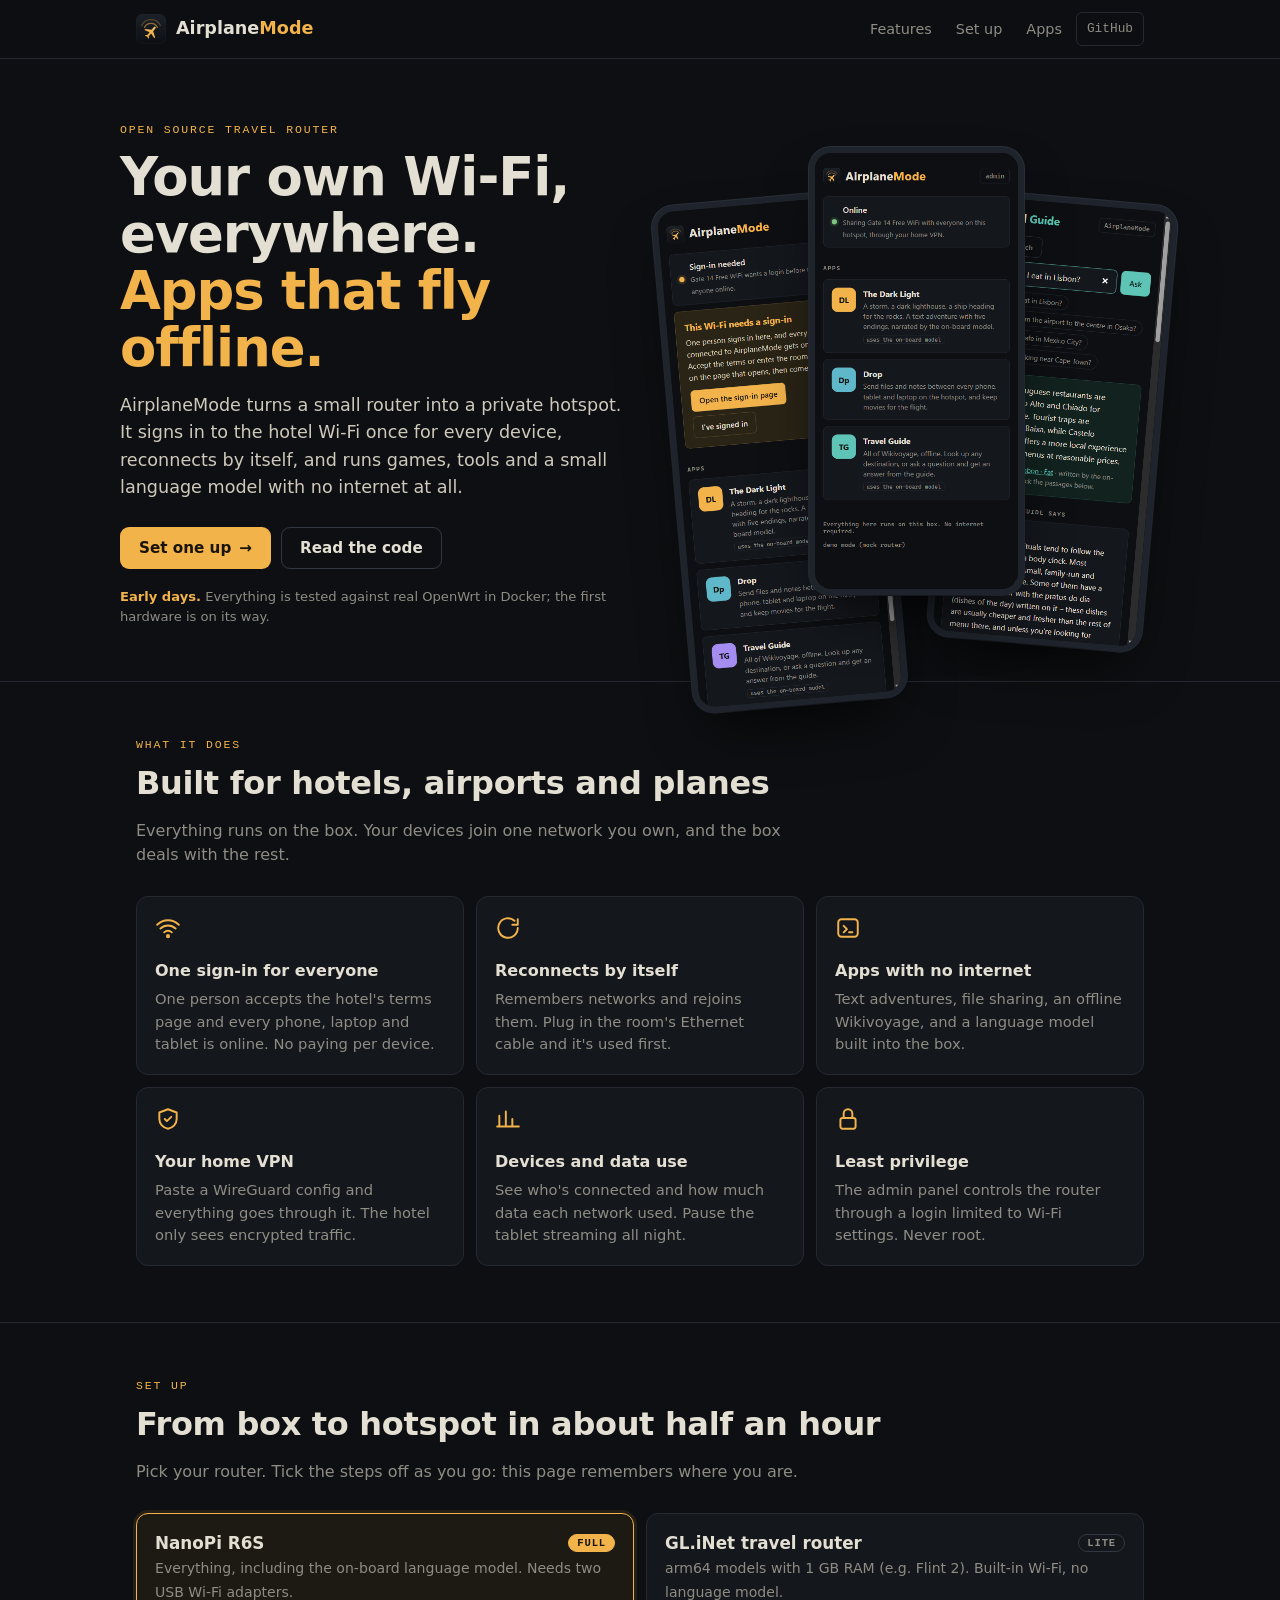
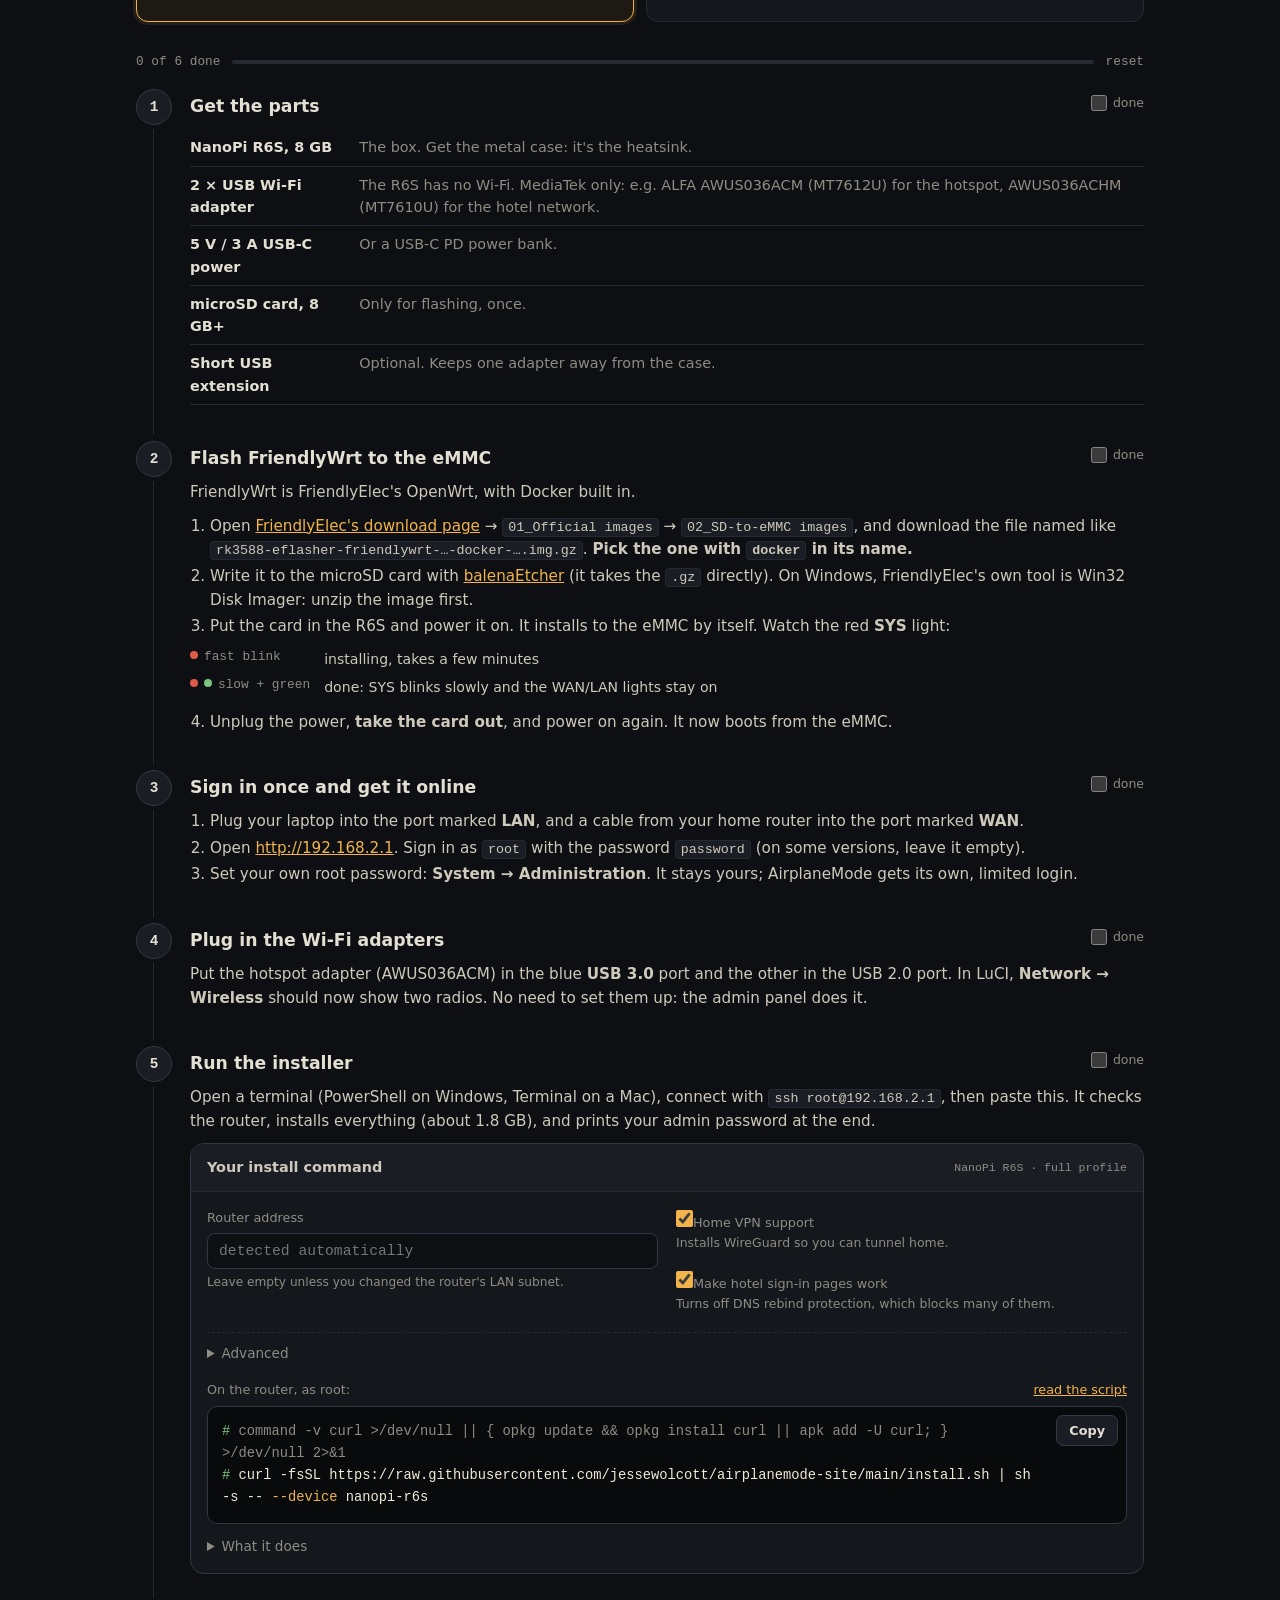
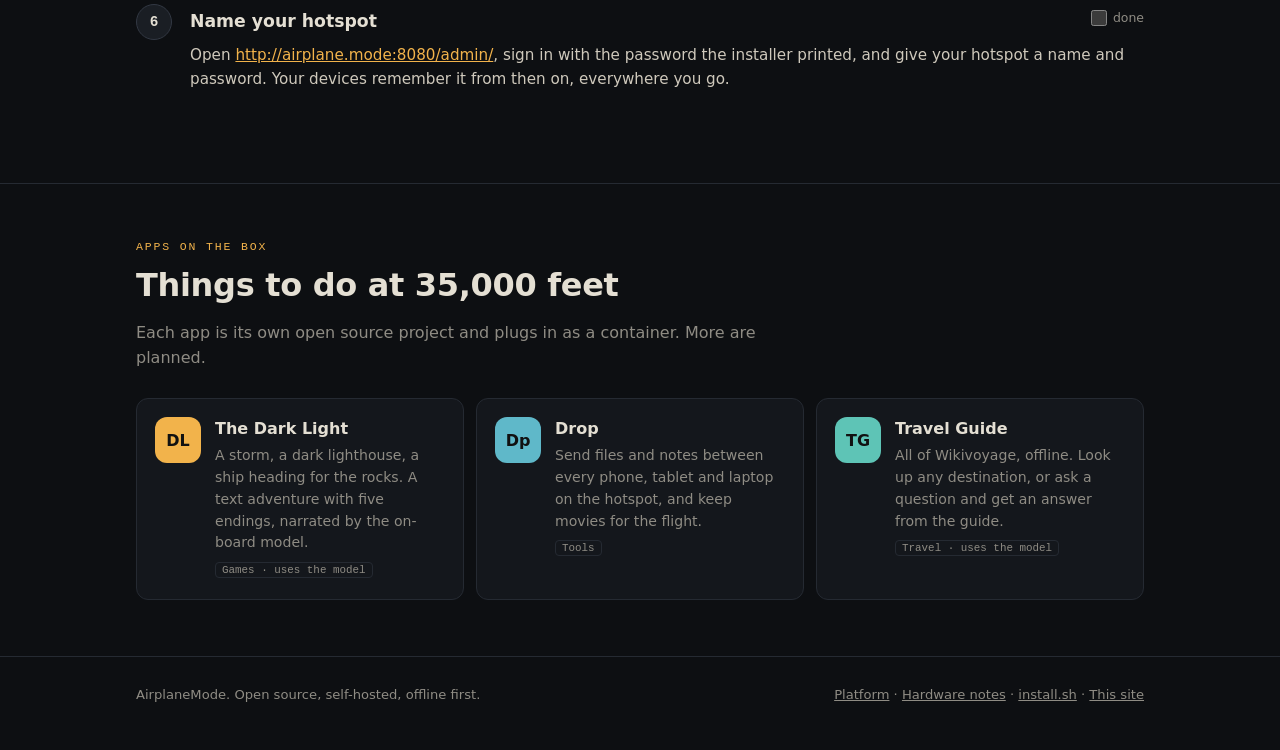
==== index.html @ d95f730e "Take the site off GitHub Pages; it will get its own server Pages is turned off. Until the server exi" ====
<!doctype html>
<html lang="en">
<head>
<meta charset="utf-8">
<meta name="viewport" content="width=device-width, initial-scale=1">
<meta name="color-scheme" content="dark">
<meta name="theme-color" content="#0d0f12">
<title>AirplaneMode</title>
<meta name="description" content="A travel router that brings its own apps. Shares one hotel sign-in with all your devices, reconnects by itself, and runs games, tools and a small language model with no internet at all.">
<link rel="icon" href="assets/icon.svg" type="image/svg+xml">
<link rel="apple-touch-icon" href="assets/apple-touch-icon.png">
<meta property="og:title" content="AirplaneMode">
<meta property="og:description" content="A travel router that brings its own apps.">
<meta property="og:image" content="assets/landing-online.png">
<style>
  :root {
    --bg: #0d0f12; --panel: #14171c; --panel2: #1a1e24; --line: #252a32; --line2: #323843;
    --ink: #e4dfd3; --dim: #8f8c84; --accent: #f2b34b; --accent-ink: #1a1408;
    --good: #7bc47f; --warn-bg: #2a2416; --warn-line: #5b4a2c;
    --sans: system-ui, -apple-system, "Segoe UI", Roboto, sans-serif;
    --mono: ui-monospace, "Cascadia Mono", Consolas, monospace;
  }
  * { box-sizing: border-box; }
  html { scroll-behavior: smooth; scroll-padding-top: 72px; }
  body { margin: 0; background: var(--bg); color: var(--ink); font: 16px/1.55 var(--sans); -webkit-font-smoothing: antialiased; }
  a { color: var(--accent); }
  .wrap { max-width: 1040px; margin: 0 auto; padding: 0 16px; }
  code, kbd { font-family: var(--mono); font-size: .88em; background: var(--panel2); border: 1px solid var(--line); border-radius: 4px; padding: 1px 5px; overflow-wrap: anywhere; }

  /* ---------- header ---------- */
  header.top { position: sticky; top: 0; z-index: 10; background: #0d0f12e6; backdrop-filter: blur(8px); border-bottom: 1px solid var(--line); }
  header.top .wrap { display: flex; align-items: center; justify-content: space-between; height: 58px; gap: 12px; }
  .brand { display: flex; align-items: center; gap: 10px; color: var(--ink); text-decoration: none; font-weight: 700; font-size: 1.1rem; }
  .brand img { width: 30px; height: 30px; }
  .brand span { color: var(--accent); }
  nav { display: flex; gap: 4px; }
  nav a { color: var(--dim); text-decoration: none; font-size: .9rem; padding: 6px 10px; border-radius: 6px; }
  nav a:hover { color: var(--ink); background: var(--panel); }
  nav a.gh { border: 1px solid var(--line); font-family: var(--mono); font-size: .8rem; }
  @media (max-width: 560px) { nav a.hide-sm { display: none; } }

  /* ---------- hero ---------- */
  .hero { padding: 64px 0 40px; display: grid; grid-template-columns: 1.05fr 1fr; gap: 40px; align-items: center; }
  .eyebrow { font: 500 .72rem var(--mono); letter-spacing: .16em; text-transform: uppercase; color: var(--accent); }
  .hero h1 { font-size: clamp(2.1rem, 5vw, 3.3rem); line-height: 1.08; margin: 12px 0 16px; letter-spacing: -.02em; }
  .hero h1 em { font-style: normal; color: var(--accent); }
  .hero p.lead { color: #cfc9bc; font-size: 1.1rem; margin: 0 0 26px; max-width: 34em; }
  .btns { display: flex; gap: 10px; flex-wrap: wrap; }
  .btn { display: inline-flex; align-items: center; gap: 8px; font: 600 .95rem var(--sans); padding: 11px 18px; border-radius: 9px; border: 1px solid transparent; cursor: pointer; text-decoration: none; transition: transform .15s, background .15s, border-color .15s; }
  .btn.primary { background: var(--accent); color: var(--accent-ink); }
  .btn.primary:hover { transform: translateY(-1px); background: #f7c873; }
  .btn.ghost { color: var(--ink); border-color: var(--line2); background: transparent; }
  .btn.ghost:hover { border-color: var(--dim); }
  .note { margin-top: 18px; font-size: .82rem; color: var(--dim); }
  .note b { color: var(--accent); font-weight: 600; }
  .phones { position: relative; height: 470px; }
  body { overflow-x: clip; }
  .phones img { position: absolute; width: 215px; border-radius: 22px; border: 6px solid #1f242c; box-shadow: 0 30px 60px -20px #000c, 0 0 0 1px #2b313b; background: var(--panel); }
  .phones img:nth-child(1) { left: 0; top: 50px; transform: rotate(-5deg); }
  .phones img:nth-child(2) { left: 50%; margin-left: -107px; top: 0; z-index: 2; }
  .phones img:nth-child(3) { right: 0; top: 50px; transform: rotate(5deg); }
  @media (max-width: 860px) {
    .hero { grid-template-columns: 1fr; padding-top: 40px; }
    .phones { height: 380px; max-width: 460px; width: 100%; margin: 0 auto; }
    .phones img { width: 170px; }
    .phones img:nth-child(2) { margin-left: -85px; }
  }
  @media (max-width: 420px) { .phones { height: 320px; } .phones img { width: 140px; } .phones img:nth-child(2) { margin-left: -70px; } }

  /* ---------- sections ---------- */
  section.block { padding: 56px 0; border-top: 1px solid var(--line); }
  h2.title { font-size: clamp(1.5rem, 3vw, 2rem); margin: 8px 0 10px; letter-spacing: -.01em; }
  p.sub { color: var(--dim); margin: 0 0 28px; max-width: 42em; }
  .features { display: grid; grid-template-columns: repeat(auto-fill, minmax(280px, 1fr)); gap: 12px; }
  .feature { background: var(--panel); border: 1px solid var(--line); border-radius: 12px; padding: 18px; }
  .feature svg { width: 26px; height: 26px; color: var(--accent); }
  .feature h3 { font-size: 1rem; margin: 10px 0 4px; }
  .feature p { margin: 0; color: var(--dim); font-size: .92rem; }

  /* ---------- setup ---------- */
  .devices { display: grid; grid-template-columns: 1fr 1fr; gap: 12px; margin-bottom: 28px; }
  .device { text-align: left; background: var(--panel); border: 1px solid var(--line); border-radius: 12px; padding: 16px 18px; color: var(--ink); cursor: pointer; font: inherit; transition: border-color .15s, background .15s; }
  .device:hover { border-color: var(--line2); }
  .device[aria-selected="true"] { border-color: var(--accent); background: #1d1a13; box-shadow: 0 0 0 3px #f2b34b1a; }
  .device .name { display: flex; justify-content: space-between; align-items: center; gap: 8px; font-weight: 700; font-size: 1.05rem; }
  .pill { font: 600 .66rem var(--mono); letter-spacing: .08em; text-transform: uppercase; border-radius: 99px; padding: 2px 8px; border: 1px solid var(--line2); color: var(--dim); white-space: nowrap; }
  .device[aria-selected="true"] .pill.full { color: var(--accent-ink); background: var(--accent); border-color: var(--accent); }
  .device .desc { color: var(--dim); font-size: .88rem; margin-top: 4px; }
  @media (max-width: 600px) { .devices { grid-template-columns: 1fr; } }

  .progress { display: flex; align-items: center; gap: 12px; margin: 0 0 16px; font: .8rem var(--mono); color: var(--dim); }
  .bar { flex: 1; height: 4px; background: var(--line); border-radius: 99px; overflow: hidden; }
  .bar i { display: block; height: 100%; width: 0; background: var(--accent); transition: width .3s; }

  ol.steps { list-style: none; margin: 0; padding: 0; counter-reset: step; }
  ol.steps > li { position: relative; padding: 0 0 26px 54px; counter-increment: step; }
  ol.steps > li::before { content: counter(step); position: absolute; left: 0; top: 0; width: 34px; height: 34px; border-radius: 50%; display: grid; place-items: center; font: 700 .9rem var(--mono); background: var(--panel2); border: 1px solid var(--line2); color: var(--ink); transition: background .2s, color .2s; }
  ol.steps > li::after { content: ""; position: absolute; left: 17px; top: 40px; bottom: 6px; width: 1px; background: var(--line); }
  ol.steps > li:last-child::after { display: none; }
  ol.steps > li.done::before { content: "✓"; background: var(--good); border-color: var(--good); color: #0d1a0e; }
  .step-head { display: flex; justify-content: space-between; align-items: flex-start; gap: 12px; min-height: 34px; }
  .step-head h3 { margin: 4px 0 0; font-size: 1.08rem; }
  .check { flex: none; display: flex; align-items: center; gap: 6px; font-size: .78rem; color: var(--dim); cursor: pointer; user-select: none; padding: 4px 0; }
  .check input { accent-color: var(--good); width: 16px; height: 16px; margin: 0; }
  .step-body { color: #cfc9bc; font-size: .95rem; margin-top: 6px; }
  .step-body p { margin: 0 0 10px; }
  .step-body ul, .step-body ol { margin: 0 0 10px; padding-left: 20px; }
  .step-body li { margin: 3px 0; }
  li.done .step-body { opacity: .55; }
  .callout { background: var(--warn-bg); border: 1px solid var(--warn-line); border-radius: 10px; padding: 12px 14px; font-size: .9rem; color: #d8cfbd; margin: 10px 0; }
  .callout b { color: var(--accent); }
  .leds { display: grid; grid-template-columns: auto 1fr; gap: 6px 14px; font-size: .88rem; margin: 8px 0 12px; }
  .led { font: .8rem var(--mono); color: var(--dim); white-space: nowrap; }
  .led i { display: inline-block; width: 8px; height: 8px; border-radius: 50%; background: #e05a4a; margin-right: 6px; vertical-align: 1px; }
  .led i.slow { animation: blink 1.6s steps(1) infinite; }
  .led i.fast { animation: blink .35s steps(1) infinite; }
  .led i.g { background: var(--good); }
  @keyframes blink { 50% { opacity: .15; } }
  @media (prefers-reduced-motion: reduce) { .led i { animation: none !important; } html { scroll-behavior: auto; } }
  table.parts { width: 100%; border-collapse: collapse; font-size: .9rem; margin: 4px 0 10px; }
  table.parts td { padding: 7px 0; border-bottom: 1px solid var(--line); vertical-align: top; }
  table.parts td:first-child { padding-right: 14px; color: var(--ink); font-weight: 600; }
  table.parts td:last-child { color: var(--dim); }
  @media (max-width: 520px) { table.parts td { display: block; border: 0; padding: 0; } table.parts tr { display: block; padding: 7px 0; border-bottom: 1px solid var(--line); } }

  /* ---------- config tool ---------- */
  .tool { background: var(--panel); border: 1px solid var(--line2); border-radius: 14px; overflow: hidden; margin: 8px 0 4px; }
  .tool-head { display: flex; justify-content: space-between; align-items: center; gap: 10px; padding: 12px 16px; border-bottom: 1px solid var(--line); background: var(--panel2); }
  .tool-head b { font-size: .9rem; }
  .tool-head small { color: var(--dim); font-family: var(--mono); font-size: .72rem; }
  .tool-grid { display: grid; grid-template-columns: 1fr 1fr; gap: 14px 18px; padding: 16px; }
  @media (max-width: 640px) { .tool-grid { grid-template-columns: 1fr; } }
  .field label { display: block; font-size: .8rem; color: var(--dim); margin-bottom: 5px; }
  .field input[type=text] { width: 100%; background: var(--bg); color: var(--ink); border: 1px solid var(--line2); border-radius: 8px; padding: 9px 11px; font: .92rem var(--mono); }
  .field input[type=text]:focus { outline: none; border-color: var(--accent); box-shadow: 0 0 0 3px #f2b34b22; }
  .field input[aria-invalid="true"] { border-color: #e07a6a; }
  .field .hint { font-size: .76rem; color: var(--dim); margin-top: 4px; }
  .toggle { display: flex; gap: 10px; align-items: flex-start; cursor: pointer; font-size: .9rem; }
  .toggle input { accent-color: var(--accent); width: 17px; height: 17px; margin: 2px 0 0; flex: none; }
  .toggle small { display: block; color: var(--dim); font-size: .78rem; }
  details.adv { grid-column: 1 / -1; border-top: 1px dashed var(--line); padding-top: 10px; }
  details.adv summary { cursor: pointer; color: var(--dim); font-size: .85rem; }
  details.adv .tool-grid { padding: 12px 0 0; }
  .cmd-label { padding: 0 16px; font-size: .8rem; color: var(--dim); display: flex; justify-content: space-between; gap: 10px; }
  .cmd { position: relative; margin: 6px 16px 12px; background: #090a0c; border: 1px solid var(--line2); border-radius: 10px; }
  .cmd pre { margin: 0; padding: 14px 92px 14px 14px; font: .86rem/1.6 var(--mono); color: #f1ead9; white-space: pre-wrap; overflow-wrap: anywhere; }
  @media (max-width: 560px) {
    ol.steps > li { padding-left: 44px; }
    ol.steps > li::before { width: 30px; height: 30px; }
    ol.steps > li::after { left: 15px; }
    .tool { margin-left: -44px; }
    .cmd { margin: 6px 10px 12px; }
    .cmd pre { padding: 46px 12px 12px; font-size: .8rem; }
    .cmd-label { padding: 0 10px; }
  }
  .cmd pre .p { color: var(--good); user-select: none; }
  .cmd pre .o { color: var(--accent); }
  .cmd pre .d { color: var(--dim); }
  .copy { position: absolute; top: 8px; right: 8px; font: 600 .8rem var(--sans); padding: 7px 12px; border-radius: 7px; border: 1px solid var(--line2); background: var(--panel2); color: var(--ink); cursor: pointer; }
  .copy:hover { border-color: var(--dim); }
  .copy.ok { background: var(--good); border-color: var(--good); color: #0d1a0e; }
  .does { padding: 0 16px 16px; }
  .does summary { cursor: pointer; color: var(--dim); font-size: .85rem; }
  .does ul { margin: 8px 0 0; padding-left: 20px; font-size: .88rem; color: #cfc9bc; }
  .does li { margin: 3px 0; }

  /* ---------- apps ---------- */
  .apps { display: grid; grid-template-columns: repeat(auto-fill, minmax(280px, 1fr)); gap: 12px; }
  a.app { display: flex; gap: 14px; padding: 18px; background: var(--panel); border: 1px solid var(--line); border-radius: 12px; color: inherit; text-decoration: none; transition: border-color .15s, transform .15s; }
  a.app:hover { border-color: var(--accent); transform: translateY(-1px); }
  .mono { width: 46px; height: 46px; border-radius: 12px; display: grid; place-items: center; font: 700 1rem var(--sans); color: #111; flex: none; }
  .app h3 { margin: 0 0 3px; font-size: 1rem; }
  .app p { margin: 0; color: var(--dim); font-size: .88rem; }
  .app .tag { display: inline-block; margin-top: 8px; font: .68rem var(--mono); color: var(--dim); border: 1px solid var(--line); border-radius: 4px; padding: 1px 6px; }

  footer { border-top: 1px solid var(--line); padding: 28px 0 40px; color: var(--dim); font-size: .82rem; }
  footer .wrap { display: flex; justify-content: space-between; gap: 16px; flex-wrap: wrap; }
  footer a { color: var(--dim); }
  [hidden] { display: none !important; }
</style>
</head>
<body>

<header class="top">
  <div class="wrap">
    <a class="brand" href="#"><img src="assets/icon.svg" alt="" width="30" height="30"><b style="font-weight:inherit">Airplane<span>Mode</span></b></a>
    <nav>
      <a href="#features" class="hide-sm">Features</a>
      <a href="#setup">Set up</a>
      <a href="#apps" class="hide-sm">Apps</a>
      <a class="gh" href="https://github.com/jessewolcott/airplanemode">GitHub</a>
    </nav>
  </div>
</header>

<main>
  <div class="wrap hero">
    <div>
      <div class="eyebrow">Open source travel router</div>
      <h1>Your own Wi-Fi, everywhere. <em>Apps that fly offline.</em></h1>
      <p class="lead">AirplaneMode turns a small router into a private hotspot. It signs in to the hotel Wi-Fi once for every device, reconnects by itself, and runs games, tools and a small language model with no internet at all.</p>
      <div class="btns">
        <a class="btn primary" href="#setup">Set one up <span aria-hidden="true">→</span></a>
        <a class="btn ghost" href="https://github.com/jessewolcott/airplanemode">Read the code</a>
      </div>
      <p class="note"><b>Early days.</b> Everything is tested against real OpenWrt in Docker; the first hardware is on its way.</p>
    </div>
    <div class="phones" aria-hidden="true">
      <img src="assets/landing-signin.png" alt="" loading="lazy">
      <img src="assets/landing-online.png" alt="">
      <img src="assets/guide-ask.png" alt="" loading="lazy">
    </div>
  </div>

  <section class="block" id="features">
    <div class="wrap">
      <div class="eyebrow">What it does</div>
      <h2 class="title">Built for hotels, airports and planes</h2>
      <p class="sub">Everything runs on the box. Your devices join one network you own, and the box deals with the rest.</p>
      <div class="features">
        <div class="feature">
          <svg viewBox="0 0 24 24" fill="none" stroke="currentColor" stroke-width="1.8" stroke-linecap="round" stroke-linejoin="round"><path d="M5 12.5a10 10 0 0 1 14 0"/><path d="M8.5 16a5 5 0 0 1 7 0"/><circle cx="12" cy="19.5" r="1"/><path d="M2 9a14 14 0 0 1 20 0"/></svg>
          <h3>One sign-in for everyone</h3>
          <p>One person accepts the hotel's terms page and every phone, laptop and tablet is online. No paying per device.</p>
        </div>
        <div class="feature">
          <svg viewBox="0 0 24 24" fill="none" stroke="currentColor" stroke-width="1.8" stroke-linecap="round" stroke-linejoin="round"><path d="M21 12a9 9 0 1 1-3-6.7"/><path d="M21 4v5h-5"/></svg>
          <h3>Reconnects by itself</h3>
          <p>Remembers networks and rejoins them. Plug in the room's Ethernet cable and it's used first.</p>
        </div>
        <div class="feature">
          <svg viewBox="0 0 24 24" fill="none" stroke="currentColor" stroke-width="1.8" stroke-linecap="round" stroke-linejoin="round"><rect x="3" y="4" width="18" height="16" rx="3"/><path d="M8 10l3 3-3 3M13 16h3"/></svg>
          <h3>Apps with no internet</h3>
          <p>Text adventures, file sharing, an offline Wikivoyage, and a language model built into the box.</p>
        </div>
        <div class="feature">
          <svg viewBox="0 0 24 24" fill="none" stroke="currentColor" stroke-width="1.8" stroke-linecap="round" stroke-linejoin="round"><path d="M12 3l8 3v6c0 4.5-3.4 8.2-8 9-4.6-.8-8-4.5-8-9V6z"/><path d="M9 12l2 2 4-4"/></svg>
          <h3>Your home VPN</h3>
          <p>Paste a WireGuard config and everything goes through it. The hotel only sees encrypted traffic.</p>
        </div>
        <div class="feature">
          <svg viewBox="0 0 24 24" fill="none" stroke="currentColor" stroke-width="1.8" stroke-linecap="round" stroke-linejoin="round"><path d="M4 19V9M10 19V5M16 19v-7M22 19H2"/></svg>
          <h3>Devices and data use</h3>
          <p>See who's connected and how much data each network used. Pause the tablet streaming all night.</p>
        </div>
        <div class="feature">
          <svg viewBox="0 0 24 24" fill="none" stroke="currentColor" stroke-width="1.8" stroke-linecap="round" stroke-linejoin="round"><rect x="5" y="11" width="14" height="10" rx="2"/><path d="M8 11V7a4 4 0 0 1 8 0v4"/></svg>
          <h3>Least privilege</h3>
          <p>The admin panel controls the router through a login limited to Wi-Fi settings. Never root.</p>
        </div>
      </div>
    </div>
  </section>

  <section class="block" id="setup">
    <div class="wrap">
      <div class="eyebrow">Set up</div>
      <h2 class="title">From box to hotspot in about half an hour</h2>
      <p class="sub">Pick your router. Tick the steps off as you go: this page remembers where you are.</p>

      <div class="devices" role="tablist" aria-label="Router">
        <button class="device" role="tab" id="tab-r6s" aria-controls="guide-r6s" aria-selected="true" data-device="nanopi-r6s">
          <span class="name">NanoPi R6S <span class="pill full">Full</span></span>
          <span class="desc">Everything, including the on-board language model. Needs two USB Wi-Fi adapters.</span>
        </button>
        <button class="device" role="tab" id="tab-glinet" aria-controls="guide-glinet" aria-selected="false" data-device="glinet">
          <span class="name">GL.iNet travel router <span class="pill">Lite</span></span>
          <span class="desc">arm64 models with 1 GB RAM (e.g. Flint 2). Built-in Wi-Fi, no language model.</span>
        </button>
      </div>

      <div class="progress"><span id="progText">0 of 0 done</span><span class="bar"><i id="progBar"></i></span><button class="check" id="reset" type="button" style="background:none;border:0;font:inherit;color:inherit">reset</button></div>

      <!-- ===================== NanoPi R6S ===================== -->
      <div class="guide" id="guide-r6s" role="tabpanel" aria-labelledby="tab-r6s" data-device="nanopi-r6s">
        <ol class="steps">
          <li data-step="r6s-parts">
            <div class="step-head"><h3>Get the parts</h3><label class="check"><input type="checkbox"> done</label></div>
            <div class="step-body">
              <table class="parts">
                <tr><td>NanoPi R6S, 8 GB</td><td>The box. Get the metal case: it's the heatsink.</td></tr>
                <tr><td>2 × USB Wi-Fi adapter</td><td>The R6S has no Wi-Fi. MediaTek only: e.g. ALFA AWUS036ACM (MT7612U) for the hotspot, AWUS036ACHM (MT7610U) for the hotel network.</td></tr>
                <tr><td>5 V / 3 A USB-C power</td><td>Or a USB-C PD power bank.</td></tr>
                <tr><td>microSD card, 8 GB+</td><td>Only for flashing, once.</td></tr>
                <tr><td>Short USB extension</td><td>Optional. Keeps one adapter away from the case.</td></tr>
              </table>
            </div>
          </li>
          <li data-step="r6s-flash">
            <div class="step-head"><h3>Flash FriendlyWrt to the eMMC</h3><label class="check"><input type="checkbox"> done</label></div>
            <div class="step-body">
              <p>FriendlyWrt is FriendlyElec's OpenWrt, with Docker built in.</p>
              <ol>
                <li>Open <a href="http://download.friendlyelec.com/NanoPiR6S" rel="noopener">FriendlyElec's download page</a> → <code>01_Official images</code> → <code>02_SD-to-eMMC images</code>, and download the file named like <code>rk3588-eflasher-friendlywrt-…-docker-….img.gz</code>. <b>Pick the one with <code>docker</code> in its name.</b></li>
                <li>Write it to the microSD card with <a href="https://etcher.balena.io/" rel="noopener">balenaEtcher</a> (it takes the <code>.gz</code> directly). On Windows, FriendlyElec's own tool is Win32 Disk Imager: unzip the image first.</li>
                <li>Put the card in the R6S and power it on. It installs to the eMMC by itself. Watch the red <b>SYS</b> light:</li>
              </ol>
              <div class="leds">
                <span class="led"><i class="fast"></i>fast blink</span><span>installing, takes a few minutes</span>
                <span class="led"><i class="slow"></i><i class="g"></i>slow + green</span><span>done: SYS blinks slowly and the WAN/LAN lights stay on</span>
              </div>
              <ol start="4"><li>Unplug the power, <b>take the card out</b>, and power on again. It now boots from the eMMC.</li></ol>
            </div>
          </li>
          <li data-step="r6s-login">
            <div class="step-head"><h3>Sign in once and get it online</h3><label class="check"><input type="checkbox"> done</label></div>
            <div class="step-body">
              <ol>
                <li>Plug your laptop into the port marked <b>LAN</b>, and a cable from your home router into the port marked <b>WAN</b>.</li>
                <li>Open <a href="http://192.168.2.1/" rel="noopener">http://192.168.2.1</a>. Sign in as <code>root</code> with the password <code>password</code> (on some versions, leave it empty).</li>
                <li>Set your own root password: <b>System → Administration</b>. It stays yours; AirplaneMode gets its own, limited login.</li>
              </ol>
            </div>
          </li>
          <li data-step="r6s-adapters">
            <div class="step-head"><h3>Plug in the Wi-Fi adapters</h3><label class="check"><input type="checkbox"> done</label></div>
            <div class="step-body">
              <p>Put the hotspot adapter (AWUS036ACM) in the blue <b>USB 3.0</b> port and the other in the USB 2.0 port. In LuCI, <b>Network → Wireless</b> should now show two radios. No need to set them up: the admin panel does it.</p>
            </div>
          </li>
          <li data-step="r6s-install">
            <div class="step-head"><h3>Run the installer</h3><label class="check"><input type="checkbox"> done</label></div>
            <div class="step-body">
              <p>Open a terminal (PowerShell on Windows, Terminal on a Mac), connect with <code class="ssh">ssh root@192.168.2.1</code>, then paste this. It checks the router, installs everything (about 1.8 GB), and prints your admin password at the end.</p>
              <div class="tool-slot"></div>
            </div>
          </li>
          <li data-step="r6s-done">
            <div class="step-head"><h3>Name your hotspot</h3><label class="check"><input type="checkbox"> done</label></div>
            <div class="step-body">
              <p>Open <a class="admin-link" href="http://airplane.mode:8080/admin/" rel="noopener">http://airplane.mode:8080/admin/</a>, sign in with the password the installer printed, and give your hotspot a name and password. Your devices remember it from then on, everywhere you go.</p>
            </div>
          </li>
        </ol>
      </div>

      <!-- ===================== GL.iNet ===================== -->
      <div class="guide" id="guide-glinet" role="tabpanel" aria-labelledby="tab-glinet" data-device="glinet" hidden>
        <div class="callout"><b>Not tried on a GL.iNet yet.</b> The software side is the same OpenWrt API, but installing Docker on GL.iNet firmware is the part most likely to need adjusting. Reports welcome.</div>
        <ol class="steps">
          <li data-step="gl-model">
            <div class="step-head"><h3>Check your model</h3><label class="check"><input type="checkbox"> done</label></div>
            <div class="step-body">
              <p>You need an <b>arm64</b> GL.iNet (for example Flint 2 / GL-MT6000) with <b>1 GB of RAM</b>, plus a USB stick or SD card of 8 GB or more for Docker. Older MIPS models won't work.</p>
            </div>
          </li>
          <li data-step="gl-ssh">
            <div class="step-head"><h3>Get online and open a shell</h3><label class="check"><input type="checkbox"> done</label></div>
            <div class="step-body">
              <p>Connect the router to the internet in its admin panel (<a href="http://192.168.8.1/" rel="noopener">http://192.168.8.1</a>). Then, from a terminal: <code class="ssh">ssh root@192.168.8.1</code>, using the admin panel's password.</p>
            </div>
          </li>
          <li data-step="gl-docker">
            <div class="step-head"><h3>Install Docker</h3><label class="check"><input type="checkbox"> done</label></div>
            <div class="step-body">
              <p>Mount your USB or SD storage (GL.iNet admin panel → <b>Applications → Network Storage</b>), then:</p>
              <div class="cmd"><pre><span class="p">#</span> opkg update && opkg install dockerd docker docker-compose</pre><button class="copy" type="button">Copy</button></div>
              <p>Point Docker's data at the USB/SD storage (<code>data_root</code> in <code>/etc/config/dockerd</code>) and start it with <code>/etc/init.d/dockerd restart</code>. Package names can differ between firmware versions.</p>
            </div>
          </li>
          <li data-step="gl-install">
            <div class="step-head"><h3>Run the installer</h3><label class="check"><input type="checkbox"> done</label></div>
            <div class="step-body">
              <p>Paste this into the same shell. It checks the router, installs everything, and prints your admin password at the end.</p>
              <div class="tool-slot"></div>
            </div>
          </li>
          <li data-step="gl-done">
            <div class="step-head"><h3>Name your hotspot, and pick one repeater</h3><label class="check"><input type="checkbox"> done</label></div>
            <div class="step-body">
              <p>Open <a class="admin-link" href="http://airplane.mode:8080/admin/" rel="noopener">http://airplane.mode:8080/admin/</a> and sign in. GL.iNet has its own repeater page that also edits the upstream Wi-Fi, so use either it or AirplaneMode's <b>Internet source</b> panel, not both.</p>
            </div>
          </li>
        </ol>
      </div>
    </div>
  </section>

  <section class="block" id="apps">
    <div class="wrap">
      <div class="eyebrow">Apps on the box</div>
      <h2 class="title">Things to do at 35,000 feet</h2>
      <p class="sub">Each app is its own open source project and plugs in as a container. More are planned.</p>
      <div class="apps">
        <a class="app" href="https://github.com/jessewolcott/airplanemode-darklight">
          <span class="mono" style="background:#f2b34b">DL</span>
          <span><h3>The Dark Light</h3><p>A storm, a dark lighthouse, a ship heading for the rocks. A text adventure with five endings, narrated by the on-board model.</p><span class="tag">Games · uses the model</span></span>
        </a>
        <a class="app" href="https://github.com/jessewolcott/airplanemode-drop">
          <span class="mono" style="background:#5fb8c9">Dp</span>
          <span><h3>Drop</h3><p>Send files and notes between every phone, tablet and laptop on the hotspot, and keep movies for the flight.</p><span class="tag">Tools</span></span>
        </a>
        <a class="app" href="https://github.com/jessewolcott/airplanemode-guide">
          <span class="mono" style="background:#5ec4b6">TG</span>
          <span><h3>Travel Guide</h3><p>All of Wikivoyage, offline. Look up any destination, or ask a question and get an answer from the guide.</p><span class="tag">Travel · uses the model</span></span>
        </a>
      </div>
    </div>
  </section>
</main>

<footer>
  <div class="wrap">
    <span>AirplaneMode. Open source, self-hosted, offline first.</span>
    <span><a href="https://github.com/jessewolcott/airplanemode">Platform</a> · <a href="https://github.com/jessewolcott/airplanemode/blob/main/docs/hardware.md">Hardware notes</a> · <a href="install.sh">install.sh</a> · <a href="https://github.com/jessewolcott/airplanemode-site">This site</a></span>
  </div>
</footer>

<!-- The config tool: one instance, moved into the selected device's install step. -->
<template id="tool-tpl">
  <div class="tool">
    <div class="tool-head"><b>Your install command</b><small class="tool-dev"></small></div>
    <div class="tool-grid">
      <div class="field">
        <label for="t-lan">Router address</label>
        <input type="text" id="t-lan" inputmode="decimal" autocomplete="off" spellcheck="false" placeholder="detected automatically">
        <div class="hint">Leave empty unless you changed the router's LAN subnet.</div>
      </div>
      <div class="field" style="display:grid;gap:12px;align-content:start">
        <label class="toggle"><input type="checkbox" id="t-vpn" checked><span>Home VPN support<small>Installs WireGuard so you can tunnel home.</small></span></label>
        <label class="toggle"><input type="checkbox" id="t-rebind" checked><span>Make hotel sign-in pages work<small>Turns off DNS rebind protection, which blocks many of them.</small></span></label>
      </div>
      <details class="adv">
        <summary>Advanced</summary>
        <div class="tool-grid">
          <div class="field">
            <label for="t-wan">Wired WAN interface</label>
            <input type="text" id="t-wan" autocomplete="off" spellcheck="false" placeholder="wan">
            <div class="hint">Only if LuCI → Network → Interfaces calls it something else.</div>
          </div>
          <div class="field">
            <label for="t-dir">Install folder</label>
            <input type="text" id="t-dir" autocomplete="off" spellcheck="false" placeholder="/opt/airplanemode">
          </div>
        </div>
      </details>
    </div>
    <div class="cmd-label"><span>On the router, as root:</span><a href="install.sh" target="_blank" rel="noopener">read the script</a></div>
    <div class="cmd"><pre class="t-cmd"></pre><button class="copy" type="button">Copy</button></div>
    <details class="does">
      <summary>What it does</summary>
      <ul class="t-does"></ul>
    </details>
  </div>
</template>

<script>
(() => {
  // Served over https (its own server): the command points back at this site's install.sh.
  // Anywhere else (local preview, or before the server exists): the file in the GitHub repo.
  const FALLBACK_URL = "https://raw.githubusercontent.com/jessewolcott/airplanemode-site/main/install.sh";
  const installUrl = location.protocol === "https:" ? location.href.replace(/[#?].*$/, "").replace(/[^/]*$/, "") + "install.sh" : FALLBACK_URL;
  const DEVICES = {
    "nanopi-r6s": { label: "NanoPi R6S · full profile", ip: "192.168.2.1" },
    "glinet": { label: "GL.iNet · lite profile", ip: "192.168.8.1" },
  };
  const store = {
    get(k, d) { try { const v = localStorage.getItem("am." + k); return v === null ? d : JSON.parse(v); } catch { return d; } },
    set(k, v) { try { localStorage.setItem("am." + k, JSON.stringify(v)); } catch {} },
  };
  const $ = (s, el = document) => el.querySelector(s);
  const $$ = (s, el = document) => [...el.querySelectorAll(s)];
  const esc = s => s.replace(/[&<>"]/g, c => ({ "&": "&amp;", "<": "&lt;", ">": "&gt;", '"': "&quot;" }[c]));

  // ---- the config tool ----
  const tool = $("#tool-tpl").content.firstElementChild.cloneNode(true);
  const f = { lan: $("#t-lan", tool), vpn: $("#t-vpn", tool), rebind: $("#t-rebind", tool), wan: $("#t-wan", tool), dir: $("#t-dir", tool) };
  const saved = store.get("opts", {});
  for (const [k, el] of Object.entries(f)) {
    if (saved[k] === undefined) continue;
    if (el.type === "checkbox") el.checked = saved[k]; else el.value = saved[k];
  }
  let device = store.get("device", "nanopi-r6s");
  if (!DEVICES[device]) device = "nanopi-r6s";

  const ipOk = v => /^(25[0-5]|2[0-4]\d|1?\d?\d)(\.(25[0-5]|2[0-4]\d|1?\d?\d)){3}$/.test(v);
  const nameOk = v => /^[A-Za-z0-9_.-]+$/.test(v);
  const dirOk = v => /^\/[A-Za-z0-9_./-]*$/.test(v);

  function render() {
    const lan = f.lan.value.trim(), wan = f.wan.value.trim(), dir = f.dir.value.trim();
    f.lan.setAttribute("aria-invalid", lan && !ipOk(lan));
    f.wan.setAttribute("aria-invalid", wan && !nameOk(wan));
    f.dir.setAttribute("aria-invalid", dir && !dirOk(dir));
    const opts = [];
    // detection is reliable on both, but say it out loud so the command documents itself
    opts.push(["--device", device]);
    if (lan && ipOk(lan)) opts.push(["--lan-ip", lan]);
    if (!f.vpn.checked) opts.push(["--no-wireguard"]);
    if (!f.rebind.checked) opts.push(["--keep-rebind"]);
    if (wan && nameOk(wan) && wan !== "wan") opts.push(["--wan", wan]);
    if (dir && dirOk(dir) && dir !== "/opt/airplanemode") opts.push(["--dir", dir]);

    // OpenWrt's built-in wget can't talk TLS to GitHub; curl can, so make sure it's there first.
    const url = installUrl;
    const prep = "command -v curl >/dev/null || { opkg update && opkg install curl || apk add -U curl; } >/dev/null 2>&1";
    const plain = `${prep}\ncurl -fsSL ${url} | sh -s -- ${opts.map(o => o.join(" ")).join(" ")}`;
    $(".t-cmd", tool).innerHTML = `<span class="p"># </span><span class="d">${esc(prep)}</span>\n<span class="p"># </span>curl -fsSL ${esc(url)} | sh -s -- ` +
      opts.map(o => `<span class="o">${esc(o[0])}</span>${o[1] ? " " + esc(o[1]) : ""}`).join(" ");
    $(".t-cmd", tool).dataset.copy = plain;
    $(".tool-dev", tool).textContent = DEVICES[device].label;

    const ip = (lan && ipOk(lan)) ? lan : DEVICES[device].ip;
    const does = [
      `Checks it's an arm64 OpenWrt router with Docker, online, with enough space`,
      `Downloads AirplaneMode to <code>${esc(dir && dirOk(dir) ? dir : "/opt/airplanemode")}</code> and applies the ${device === "glinet" ? "GL.iNet (lite)" : "NanoPi R6S (full)"} profile`,
      `Creates a router login, <code>airplanemode</code>, that can change Wi-Fi settings and nothing else`,
      `Points the name <code>airplane.mode</code> at ${esc(ip)} and makes Ethernet win over Wi-Fi`,
      f.rebind.checked ? `Turns off DNS rebind protection so hotel sign-in pages load` : `Keeps DNS rebind protection on`,
      f.vpn.checked ? `Installs WireGuard for the home VPN` : `Skips WireGuard`,
      `Downloads and starts the apps${device === "nanopi-r6s" ? " and the language model" : ""}, then checks the admin panel can control the router`,
      `Prints your admin password`,
    ];
    $(".t-does", tool).innerHTML = does.map(d => `<li>${d}</li>`).join("");
    $$(".ssh").forEach(el => { if (el.closest(`.guide[data-device="${device}"]`)) el.textContent = `ssh root@${ip}`; });

    store.set("opts", Object.fromEntries(Object.entries(f).map(([k, el]) => [k, el.type === "checkbox" ? el.checked : el.value])));
  }
  Object.values(f).forEach(el => el.addEventListener("input", render));

  // ---- device tabs ----
  function selectDevice(d) {
    device = d; store.set("device", d);
    $$(".device").forEach(b => b.setAttribute("aria-selected", b.dataset.device === d));
    $$(".guide").forEach(g => g.hidden = g.dataset.device !== d);
    $(`.guide[data-device="${d}"] .tool-slot`).append(tool);
    render(); progress();
  }
  $$(".device").forEach(b => b.addEventListener("click", () => selectDevice(b.dataset.device)));
  $(".devices").addEventListener("keydown", e => {
    if (e.key !== "ArrowLeft" && e.key !== "ArrowRight") return;
    const tabs = $$(".device"), i = tabs.findIndex(t => t.dataset.device === device);
    const next = tabs[(i + (e.key === "ArrowRight" ? 1 : tabs.length - 1)) % tabs.length];
    selectDevice(next.dataset.device); next.focus();
  });

  // ---- step checklist ----
  const done = new Set(store.get("done", []));
  function progress() {
    const steps = $$(`.guide[data-device="${device}"] li[data-step]`);
    const n = steps.filter(s => done.has(s.dataset.step)).length;
    $("#progText").textContent = `${n} of ${steps.length} done`;
    $("#progBar").style.width = (100 * n / steps.length) + "%";
  }
  $$("li[data-step]").forEach(li => {
    const box = $(".step-head input", li);
    box.checked = done.has(li.dataset.step);
    li.classList.toggle("done", box.checked);
    box.addEventListener("change", () => {
      box.checked ? done.add(li.dataset.step) : done.delete(li.dataset.step);
      li.classList.toggle("done", box.checked);
      store.set("done", [...done]); progress();
    });
  });
  $("#reset").addEventListener("click", () => {
    done.clear(); store.set("done", []);
    $$("li[data-step]").forEach(li => { $(".step-head input", li).checked = false; li.classList.remove("done"); });
    progress();
  });

  // ---- copy buttons ----
  document.addEventListener("click", async e => {
    const btn = e.target.closest(".copy");
    if (!btn) return;
    const pre = btn.parentElement.querySelector("pre");
    const text = pre.dataset.copy || pre.textContent.replace(/^#\s*/gm, "");
    try { await navigator.clipboard.writeText(text); }
    catch {
      const r = document.createRange(); r.selectNodeContents(pre);
      const s = getSelection(); s.removeAllRanges(); s.addRange(r); document.execCommand("copy"); s.removeAllRanges();
    }
    btn.textContent = "Copied"; btn.classList.add("ok");
    setTimeout(() => { btn.textContent = "Copy"; btn.classList.remove("ok"); }, 1600);
  });

  selectDevice(device);
})();
</script>
</body>
</html>
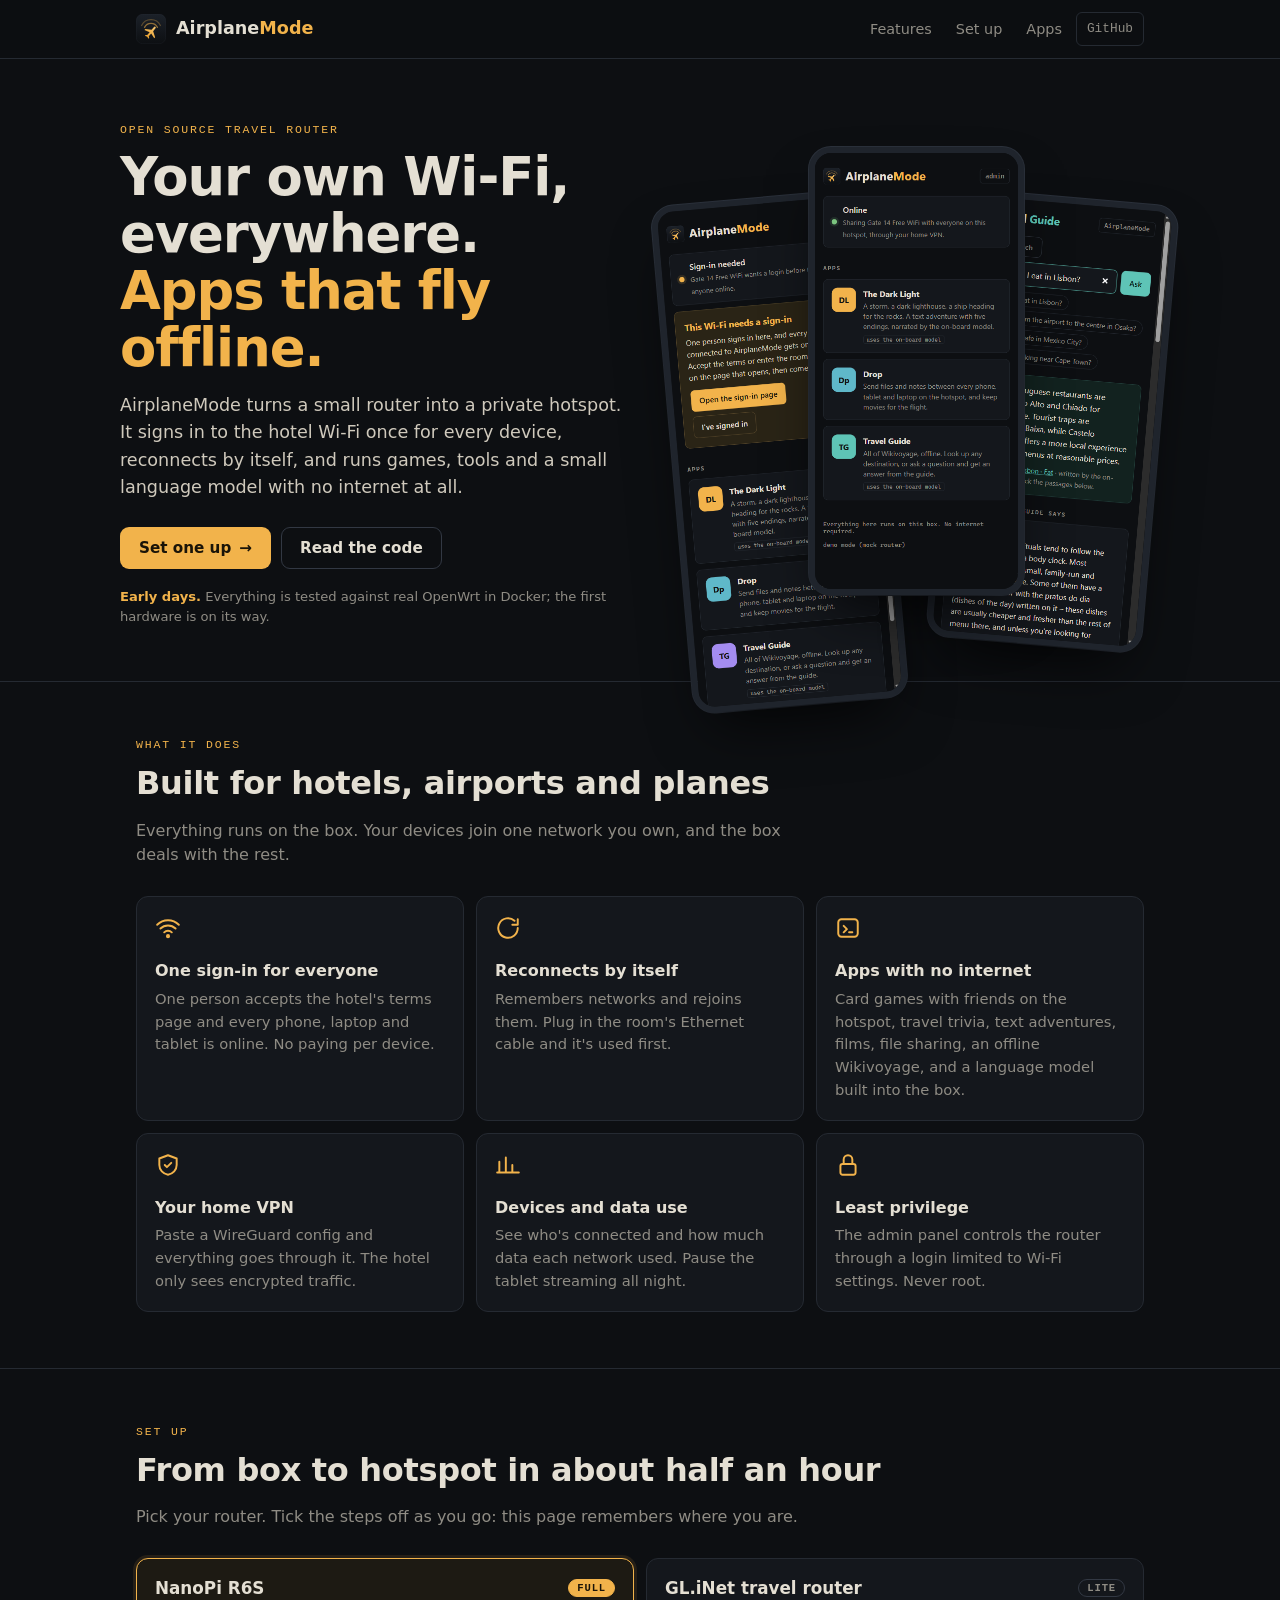
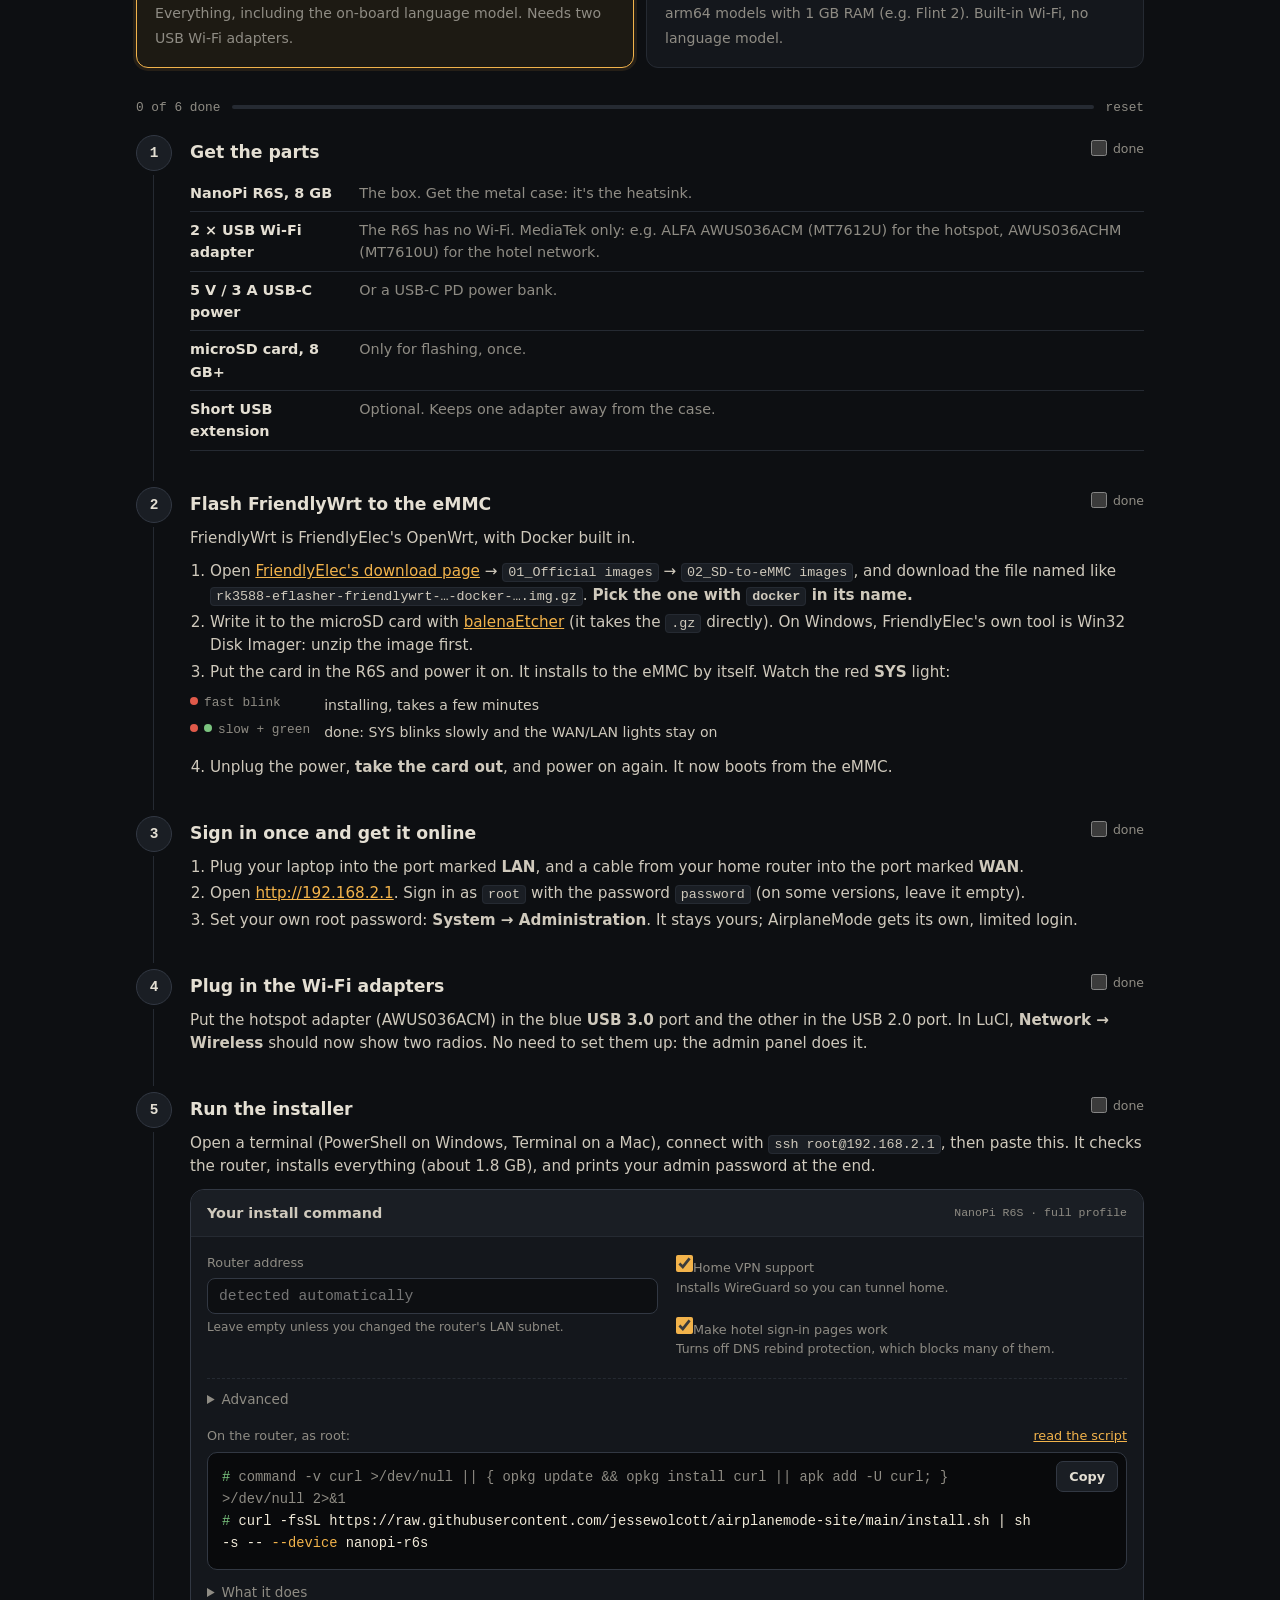
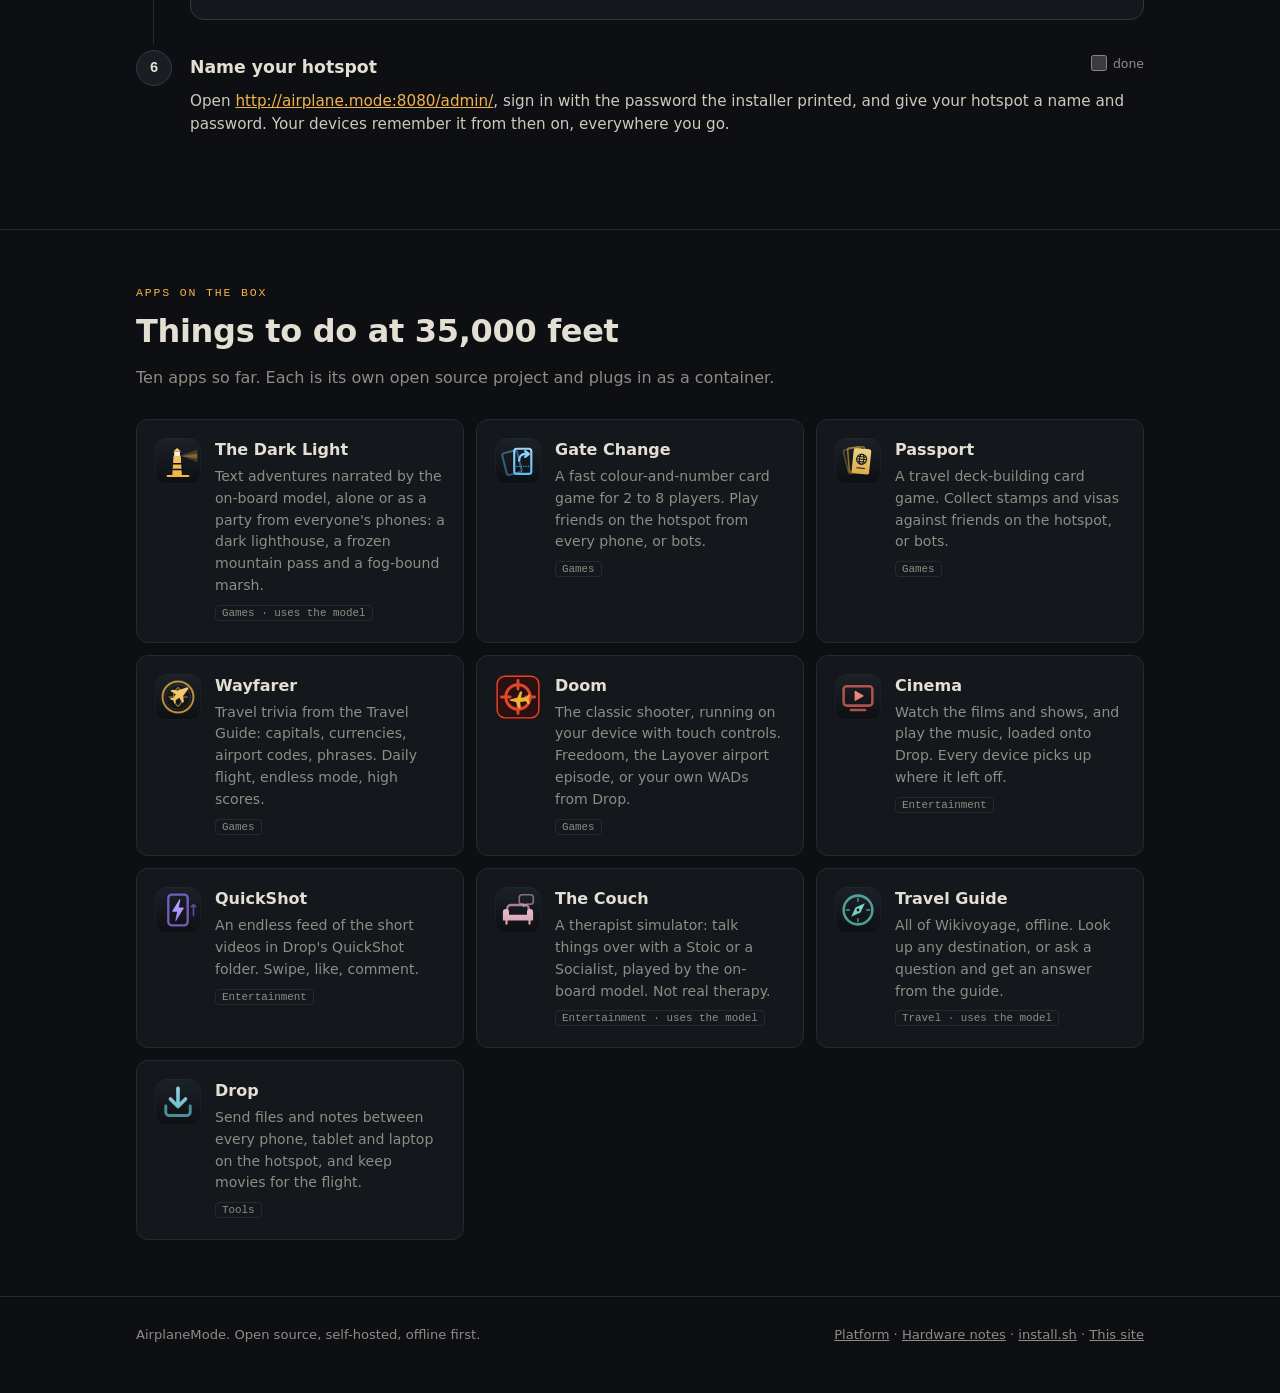
==== commit 28a545d0: "List all ten apps, with their icons The apps section showed three apps and an old Dark Light blurb. " ====
--- a/index.html
+++ b/index.html
@@ -168,7 +168,7 @@
   .apps { display: grid; grid-template-columns: repeat(auto-fill, minmax(280px, 1fr)); gap: 12px; }
   a.app { display: flex; gap: 14px; padding: 18px; background: var(--panel); border: 1px solid var(--line); border-radius: 12px; color: inherit; text-decoration: none; transition: border-color .15s, transform .15s; }
   a.app:hover { border-color: var(--accent); transform: translateY(-1px); }
-  .mono { width: 46px; height: 46px; border-radius: 12px; display: grid; place-items: center; font: 700 1rem var(--sans); color: #111; flex: none; }
+  .app .ico { width: 46px; height: 46px; border-radius: 12px; flex: none; }
   .app h3 { margin: 0 0 3px; font-size: 1rem; }
   .app p { margin: 0; color: var(--dim); font-size: .88rem; }
   .app .tag { display: inline-block; margin-top: 8px; font: .68rem var(--mono); color: var(--dim); border: 1px solid var(--line); border-radius: 4px; padding: 1px 6px; }
@@ -231,7 +231,7 @@
         <div class="feature">
           <svg viewBox="0 0 24 24" fill="none" stroke="currentColor" stroke-width="1.8" stroke-linecap="round" stroke-linejoin="round"><rect x="3" y="4" width="18" height="16" rx="3"/><path d="M8 10l3 3-3 3M13 16h3"/></svg>
           <h3>Apps with no internet</h3>
-          <p>Text adventures, file sharing, an offline Wikivoyage, and a language model built into the box.</p>
+          <p>Card games with friends on the hotspot, travel trivia, text adventures, films, file sharing, an offline Wikivoyage, and a language model built into the box.</p>
         </div>
         <div class="feature">
           <svg viewBox="0 0 24 24" fill="none" stroke="currentColor" stroke-width="1.8" stroke-linecap="round" stroke-linejoin="round"><path d="M12 3l8 3v6c0 4.5-3.4 8.2-8 9-4.6-.8-8-4.5-8-9V6z"/><path d="M9 12l2 2 4-4"/></svg>
@@ -380,19 +380,47 @@
     <div class="wrap">
       <div class="eyebrow">Apps on the box</div>
       <h2 class="title">Things to do at 35,000 feet</h2>
-      <p class="sub">Each app is its own open source project and plugs in as a container. More are planned.</p>
+      <p class="sub">Ten apps so far. Each is its own open source project and plugs in as a container.</p>
       <div class="apps">
         <a class="app" href="https://github.com/jessewolcott/airplanemode-darklight">
-          <span class="mono" style="background:#f2b34b">DL</span>
-          <span><h3>The Dark Light</h3><p>A storm, a dark lighthouse, a ship heading for the rocks. A text adventure with five endings, narrated by the on-board model.</p><span class="tag">Games · uses the model</span></span>
+          <img class="ico" src="assets/icons/darklight.svg" alt="" width="46" height="46" loading="lazy">
+          <span><h3>The Dark Light</h3><p>Text adventures narrated by the on-board model, alone or as a party from everyone's phones: a dark lighthouse, a frozen mountain pass and a fog-bound marsh.</p><span class="tag">Games · uses the model</span></span>
+        </a>
+        <a class="app" href="https://github.com/jessewolcott/airplanemode-gatechange">
+          <img class="ico" src="assets/icons/gatechange.svg" alt="" width="46" height="46" loading="lazy">
+          <span><h3>Gate Change</h3><p>A fast colour-and-number card game for 2 to 8 players. Play friends on the hotspot from every phone, or bots.</p><span class="tag">Games</span></span>
+        </a>
+        <a class="app" href="https://github.com/jessewolcott/airplanemode-passport">
+          <img class="ico" src="assets/icons/passport.svg" alt="" width="46" height="46" loading="lazy">
+          <span><h3>Passport</h3><p>A travel deck-building card game. Collect stamps and visas against friends on the hotspot, or bots.</p><span class="tag">Games</span></span>
+        </a>
+        <a class="app" href="https://github.com/jessewolcott/airplanemode-wayfarer">
+          <img class="ico" src="assets/icons/wayfarer.svg" alt="" width="46" height="46" loading="lazy">
+          <span><h3>Wayfarer</h3><p>Travel trivia from the Travel Guide: capitals, currencies, airport codes, phrases. Daily flight, endless mode, high scores.</p><span class="tag">Games</span></span>
+        </a>
+        <a class="app" href="https://github.com/jessewolcott/airplanemode-doom">
+          <img class="ico" src="assets/icons/doom.svg" alt="" width="46" height="46" loading="lazy">
+          <span><h3>Doom</h3><p>The classic shooter, running on your device with touch controls. Freedoom, the Layover airport episode, or your own WADs from Drop.</p><span class="tag">Games</span></span>
+        </a>
+        <a class="app" href="https://github.com/jessewolcott/airplanemode-cinema">
+          <img class="ico" src="assets/icons/cinema.svg" alt="" width="46" height="46" loading="lazy">
+          <span><h3>Cinema</h3><p>Watch the films and shows, and play the music, loaded onto Drop. Every device picks up where it left off.</p><span class="tag">Entertainment</span></span>
+        </a>
+        <a class="app" href="https://github.com/jessewolcott/airplanemode-quickshot">
+          <img class="ico" src="assets/icons/quickshot.svg" alt="" width="46" height="46" loading="lazy">
+          <span><h3>QuickShot</h3><p>An endless feed of the short videos in Drop's QuickShot folder. Swipe, like, comment.</p><span class="tag">Entertainment</span></span>
+        </a>
+        <a class="app" href="https://github.com/jessewolcott/airplanemode-couch">
+          <img class="ico" src="assets/icons/couch.svg" alt="" width="46" height="46" loading="lazy">
+          <span><h3>The Couch</h3><p>A therapist simulator: talk things over with a Stoic or a Socialist, played by the on-board model. Not real therapy.</p><span class="tag">Entertainment · uses the model</span></span>
+        </a>
+        <a class="app" href="https://github.com/jessewolcott/airplanemode-guide">
+          <img class="ico" src="assets/icons/guide.svg" alt="" width="46" height="46" loading="lazy">
+          <span><h3>Travel Guide</h3><p>All of Wikivoyage, offline. Look up any destination, or ask a question and get an answer from the guide.</p><span class="tag">Travel · uses the model</span></span>
         </a>
         <a class="app" href="https://github.com/jessewolcott/airplanemode-drop">
-          <span class="mono" style="background:#5fb8c9">Dp</span>
+          <img class="ico" src="assets/icons/drop.svg" alt="" width="46" height="46" loading="lazy">
           <span><h3>Drop</h3><p>Send files and notes between every phone, tablet and laptop on the hotspot, and keep movies for the flight.</p><span class="tag">Tools</span></span>
-        </a>
-        <a class="app" href="https://github.com/jessewolcott/airplanemode-guide">
-          <span class="mono" style="background:#5ec4b6">TG</span>
-          <span><h3>Travel Guide</h3><p>All of Wikivoyage, offline. Look up any destination, or ask a question and get an answer from the guide.</p><span class="tag">Travel · uses the model</span></span>
         </a>
       </div>
     </div>
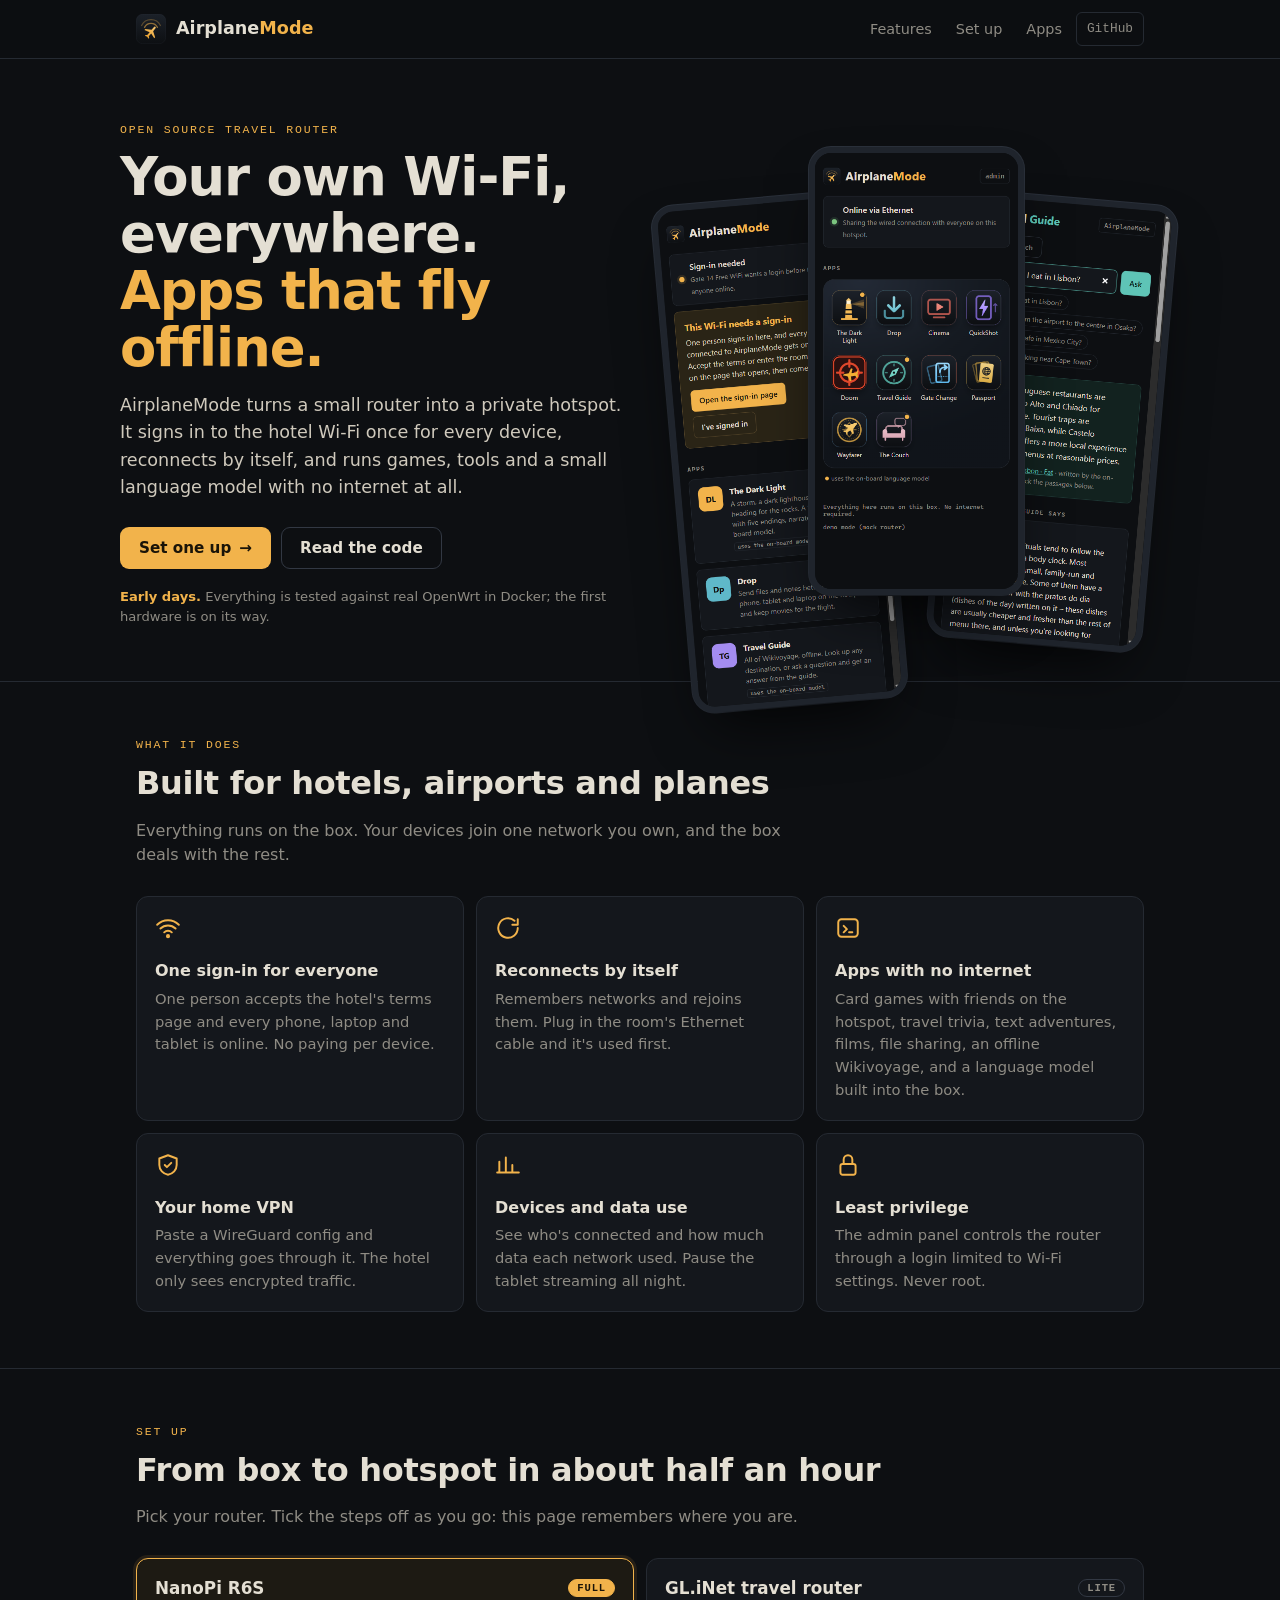
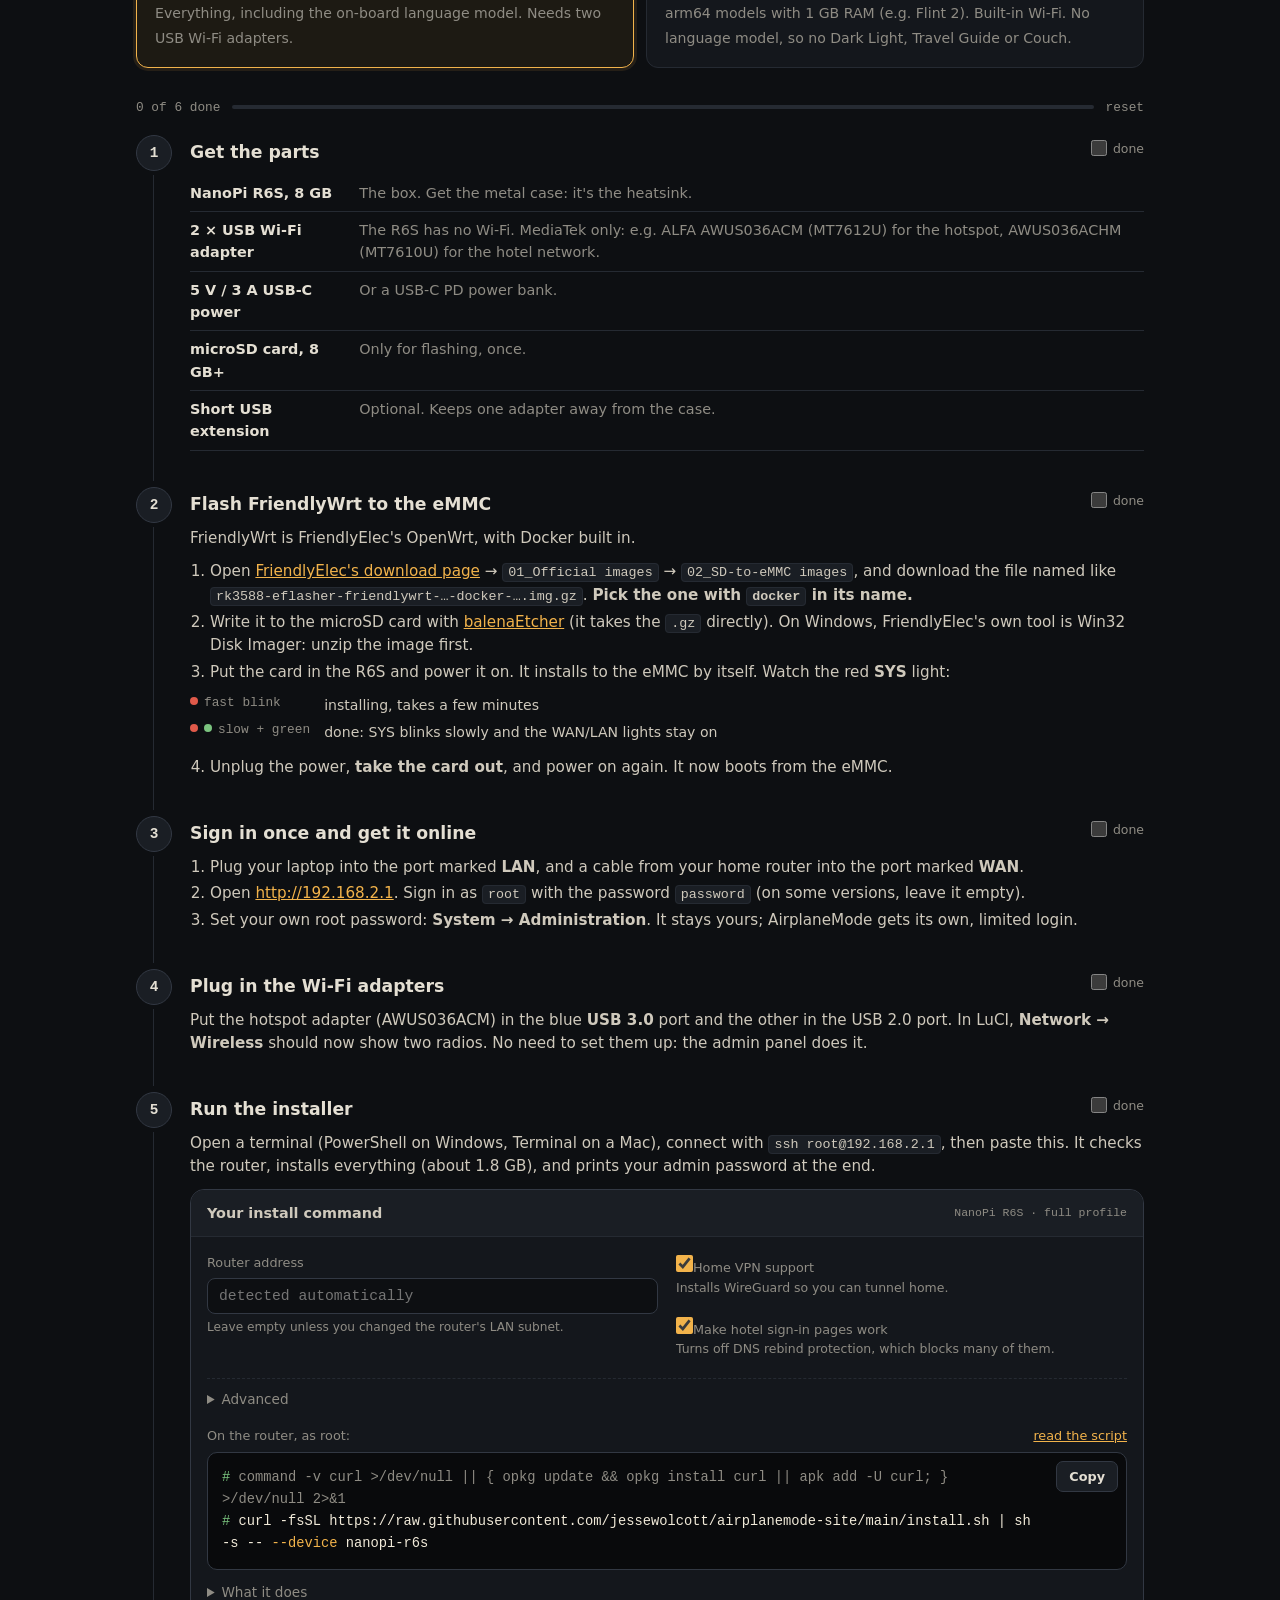
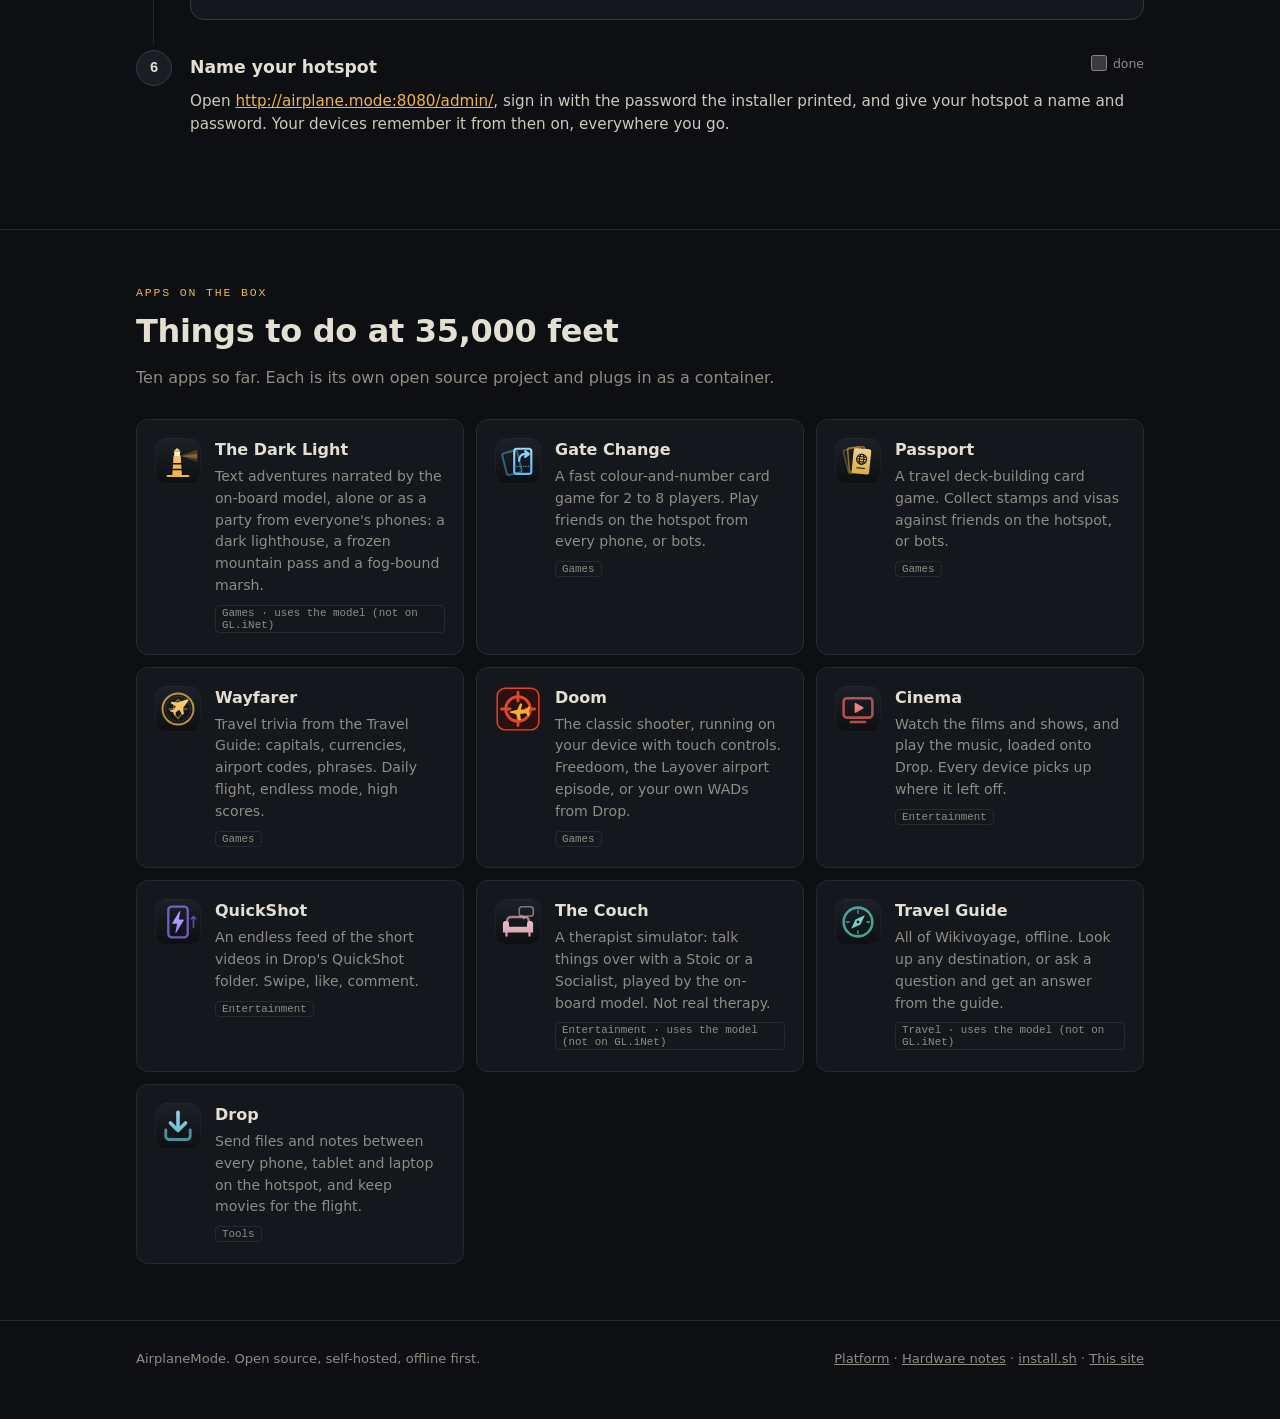
==== commit 50d0a1c0: "GL.iNet: no Dark Light, Travel Guide or Couch (platform decision 0017) Co-Authored-By: Claude Opus 5" ====
--- a/index.html
+++ b/index.html
@@ -265,7 +265,7 @@
         </button>
         <button class="device" role="tab" id="tab-glinet" aria-controls="guide-glinet" aria-selected="false" data-device="glinet">
           <span class="name">GL.iNet travel router <span class="pill">Lite</span></span>
-          <span class="desc">arm64 models with 1 GB RAM (e.g. Flint 2). Built-in Wi-Fi, no language model.</span>
+          <span class="desc">arm64 models with 1 GB RAM (e.g. Flint 2). Built-in Wi-Fi. No language model, so no Dark Light, Travel Guide or Couch.</span>
         </button>
       </div>
 
@@ -384,7 +384,7 @@
       <div class="apps">
         <a class="app" href="https://github.com/jessewolcott/airplanemode-darklight">
           <img class="ico" src="assets/icons/darklight.svg" alt="" width="46" height="46" loading="lazy">
-          <span><h3>The Dark Light</h3><p>Text adventures narrated by the on-board model, alone or as a party from everyone's phones: a dark lighthouse, a frozen mountain pass and a fog-bound marsh.</p><span class="tag">Games · uses the model</span></span>
+          <span><h3>The Dark Light</h3><p>Text adventures narrated by the on-board model, alone or as a party from everyone's phones: a dark lighthouse, a frozen mountain pass and a fog-bound marsh.</p><span class="tag">Games · uses the model (not on GL.iNet)</span></span>
         </a>
         <a class="app" href="https://github.com/jessewolcott/airplanemode-gatechange">
           <img class="ico" src="assets/icons/gatechange.svg" alt="" width="46" height="46" loading="lazy">
@@ -412,11 +412,11 @@
         </a>
         <a class="app" href="https://github.com/jessewolcott/airplanemode-couch">
           <img class="ico" src="assets/icons/couch.svg" alt="" width="46" height="46" loading="lazy">
-          <span><h3>The Couch</h3><p>A therapist simulator: talk things over with a Stoic or a Socialist, played by the on-board model. Not real therapy.</p><span class="tag">Entertainment · uses the model</span></span>
+          <span><h3>The Couch</h3><p>A therapist simulator: talk things over with a Stoic or a Socialist, played by the on-board model. Not real therapy.</p><span class="tag">Entertainment · uses the model (not on GL.iNet)</span></span>
         </a>
         <a class="app" href="https://github.com/jessewolcott/airplanemode-guide">
           <img class="ico" src="assets/icons/guide.svg" alt="" width="46" height="46" loading="lazy">
-          <span><h3>Travel Guide</h3><p>All of Wikivoyage, offline. Look up any destination, or ask a question and get an answer from the guide.</p><span class="tag">Travel · uses the model</span></span>
+          <span><h3>Travel Guide</h3><p>All of Wikivoyage, offline. Look up any destination, or ask a question and get an answer from the guide.</p><span class="tag">Travel · uses the model (not on GL.iNet)</span></span>
         </a>
         <a class="app" href="https://github.com/jessewolcott/airplanemode-drop">
           <img class="ico" src="assets/icons/drop.svg" alt="" width="46" height="46" loading="lazy">
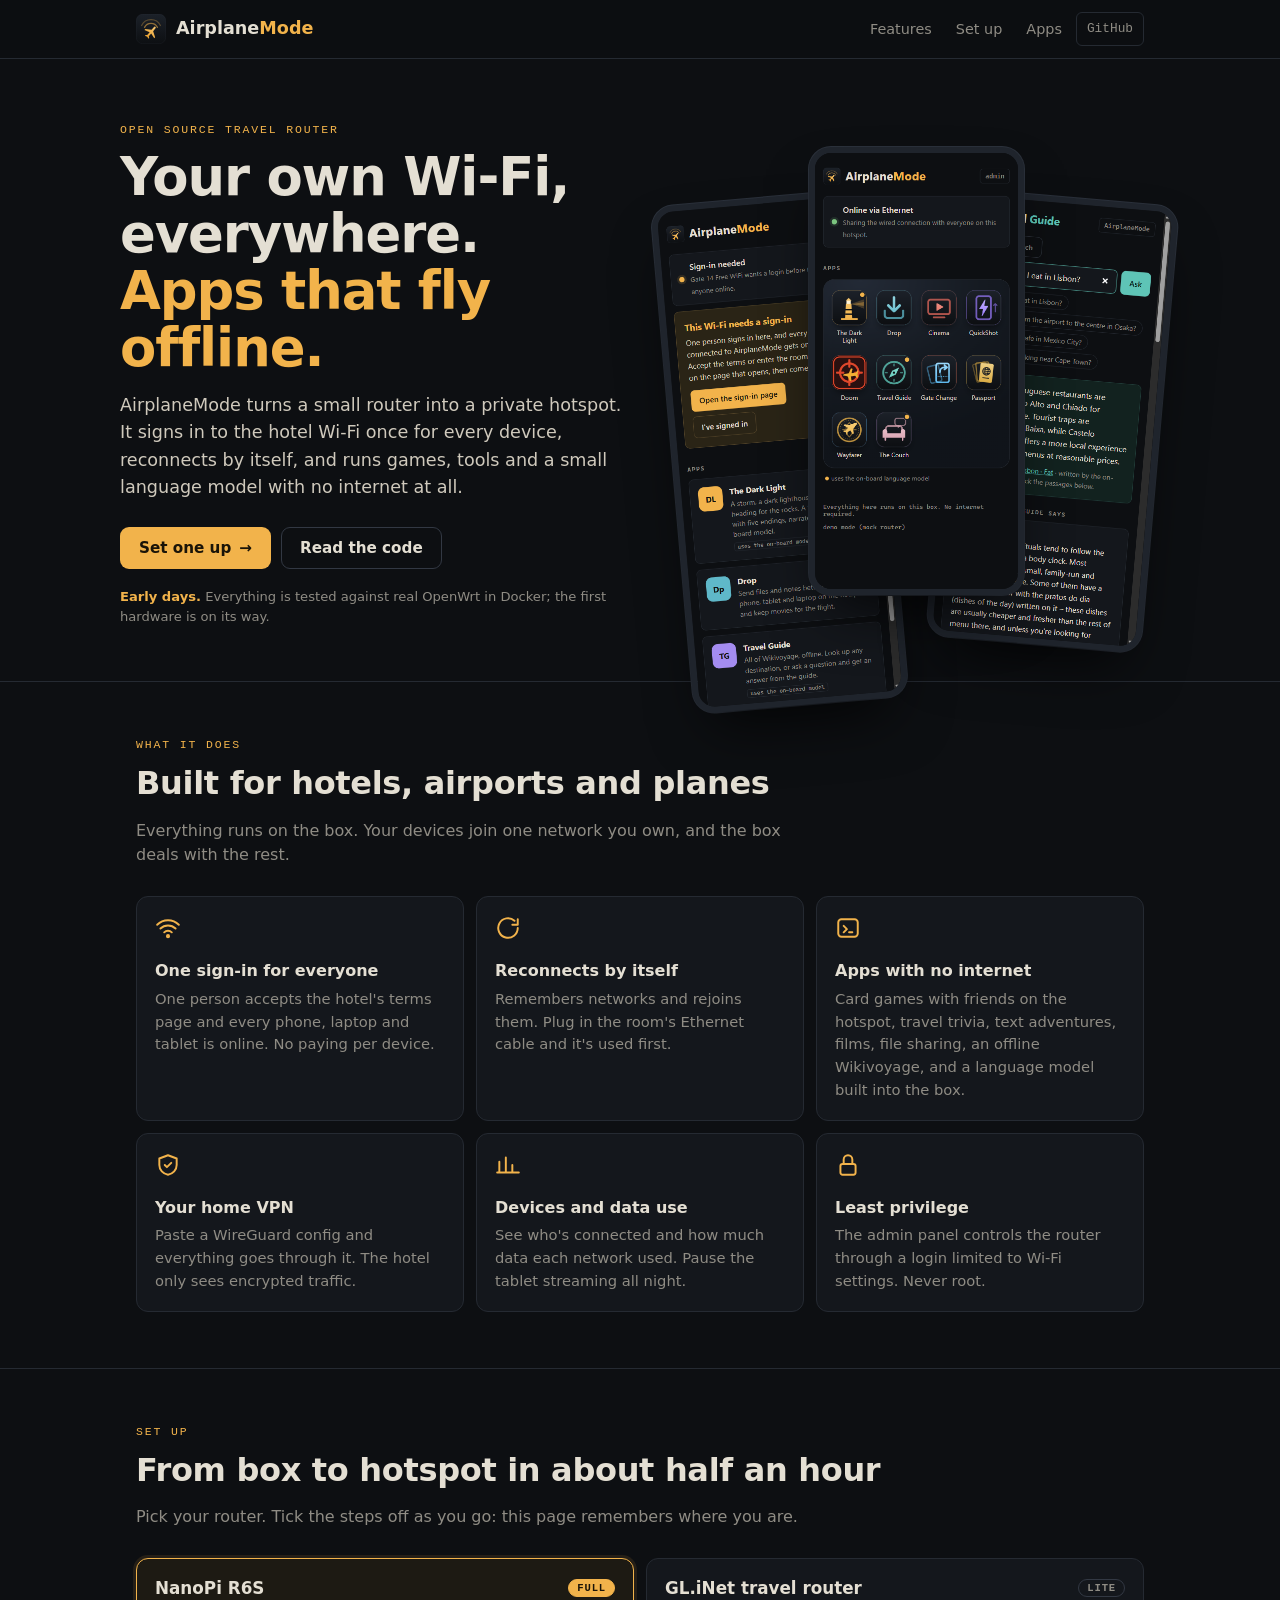
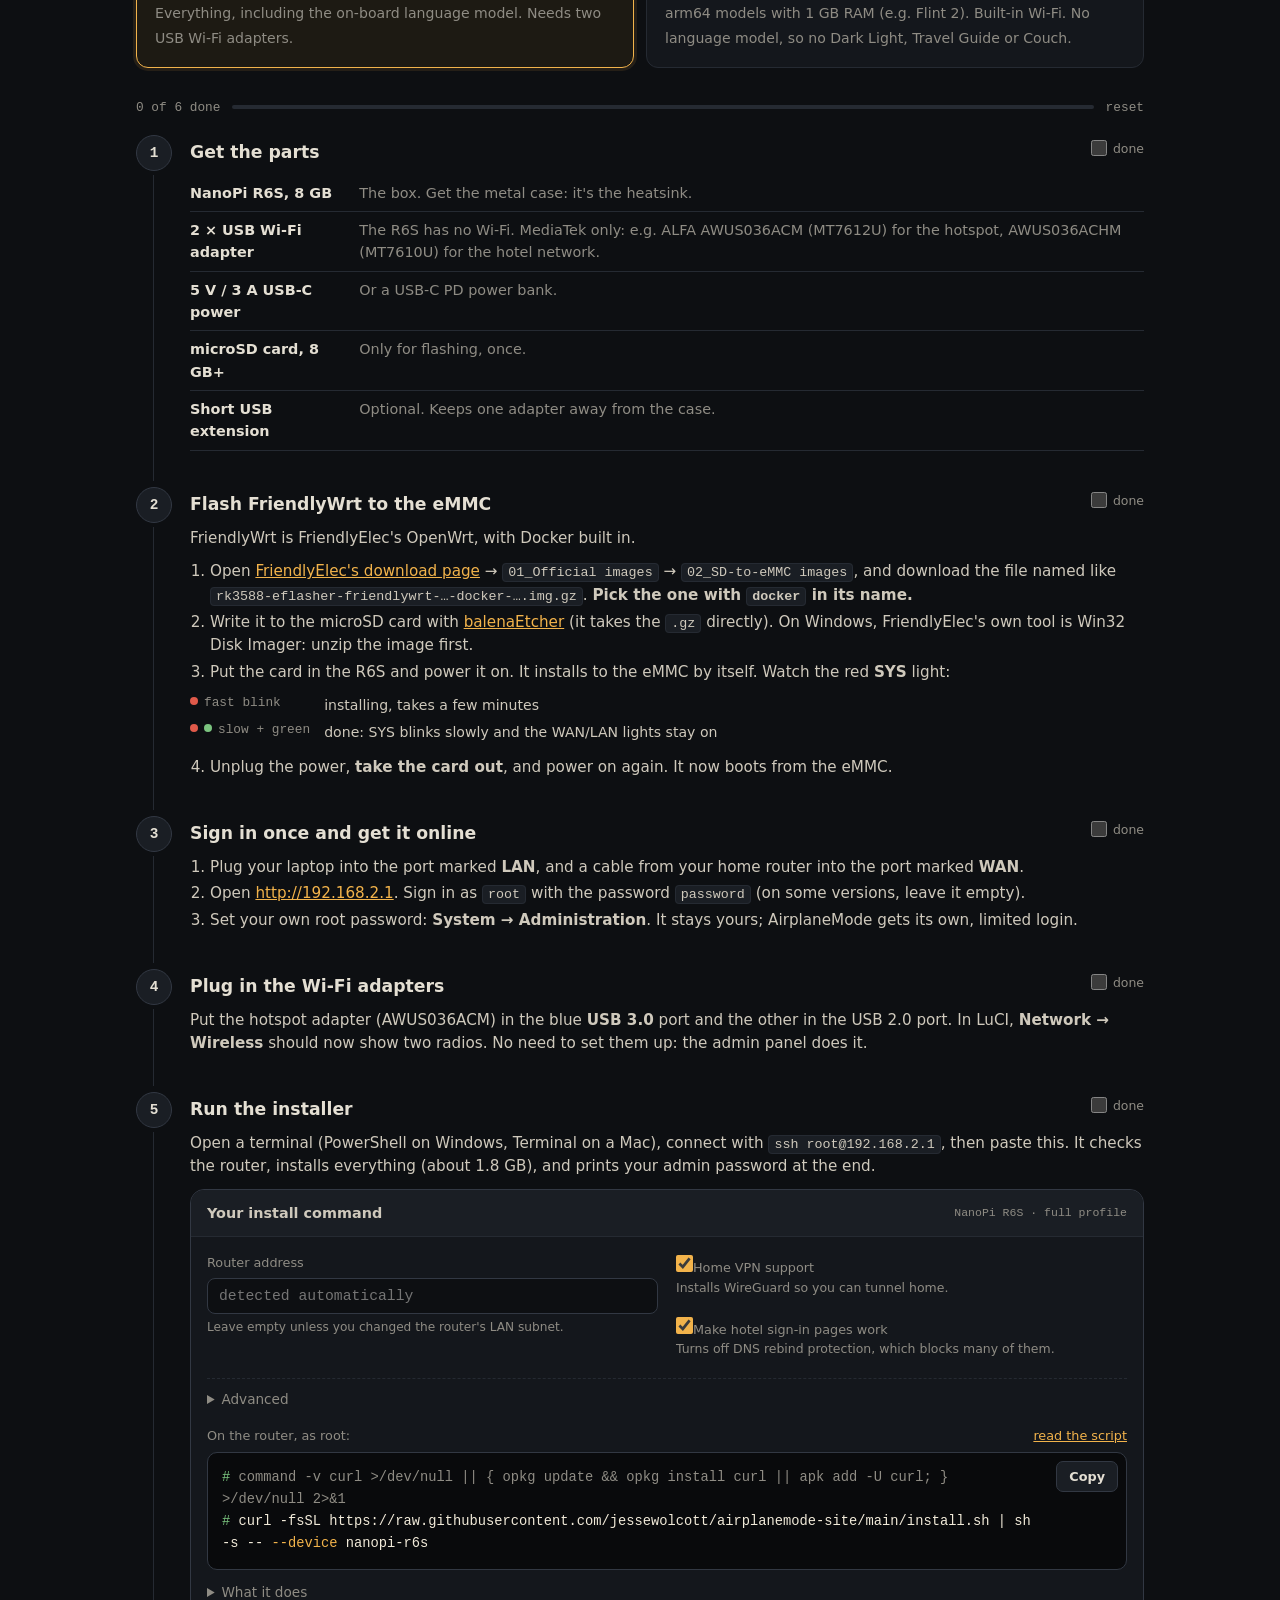
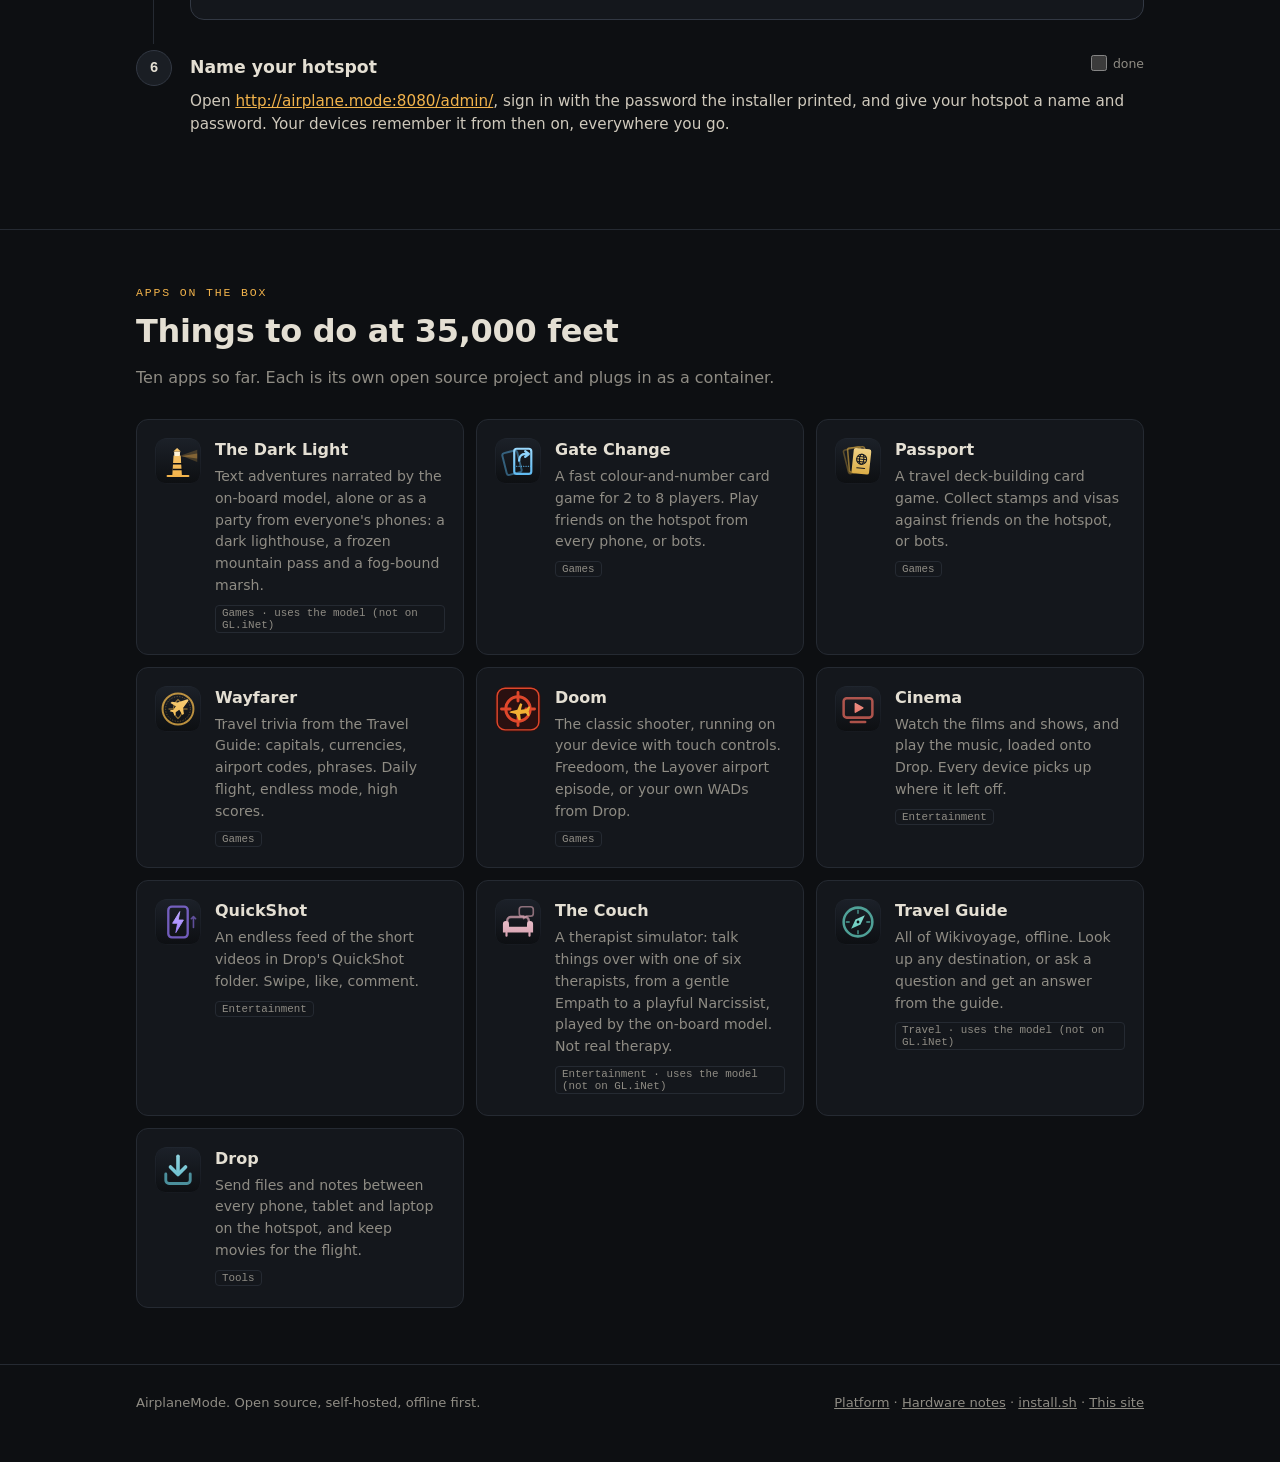
==== commit 53a5ee8d: "The Couch card: six therapists (0.2.0) Co-Authored-By: Claude Opus 5.5 <noreply@anthropic.com>" ====
--- a/index.html
+++ b/index.html
@@ -412,7 +412,7 @@
         </a>
         <a class="app" href="https://github.com/jessewolcott/airplanemode-couch">
           <img class="ico" src="assets/icons/couch.svg" alt="" width="46" height="46" loading="lazy">
-          <span><h3>The Couch</h3><p>A therapist simulator: talk things over with a Stoic or a Socialist, played by the on-board model. Not real therapy.</p><span class="tag">Entertainment · uses the model (not on GL.iNet)</span></span>
+          <span><h3>The Couch</h3><p>A therapist simulator: talk things over with one of six therapists, from a gentle Empath to a playful Narcissist, played by the on-board model. Not real therapy.</p><span class="tag">Entertainment · uses the model (not on GL.iNet)</span></span>
         </a>
         <a class="app" href="https://github.com/jessewolcott/airplanemode-guide">
           <img class="ico" src="assets/icons/guide.svg" alt="" width="46" height="46" loading="lazy">
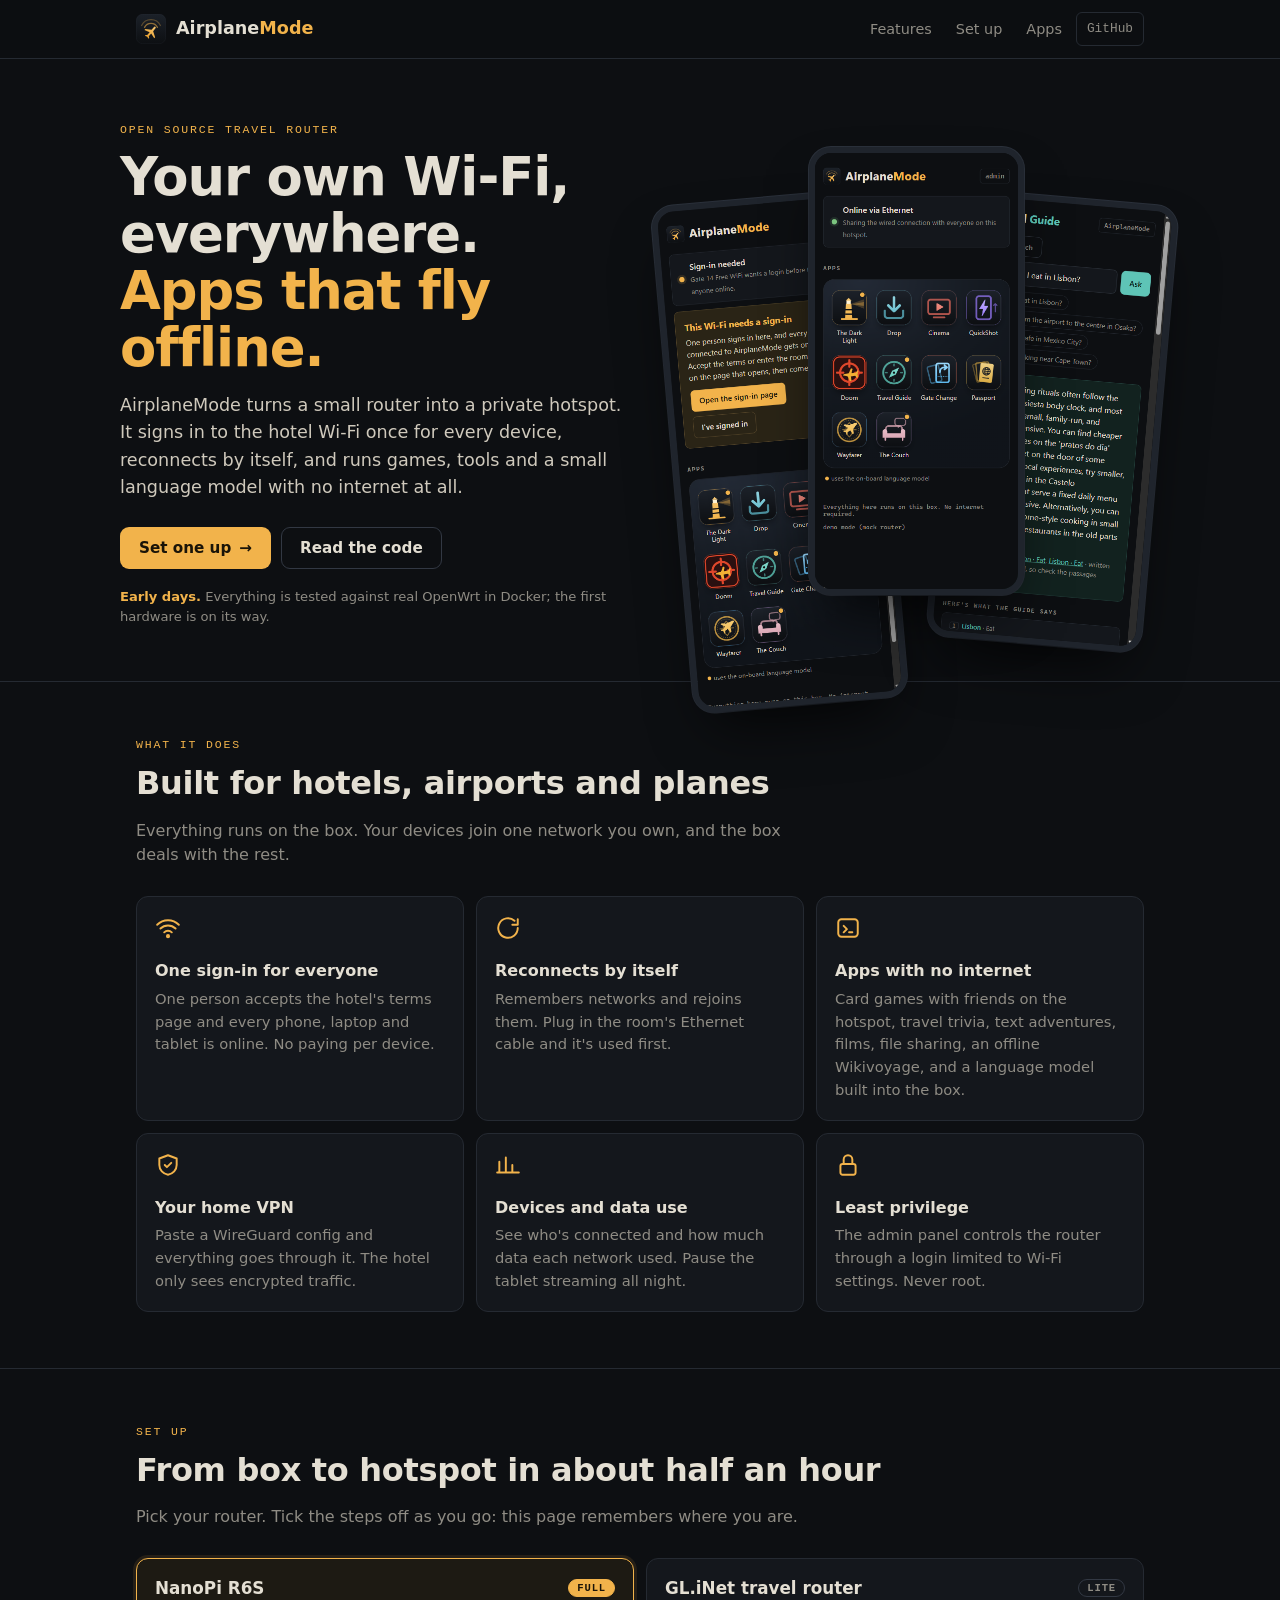
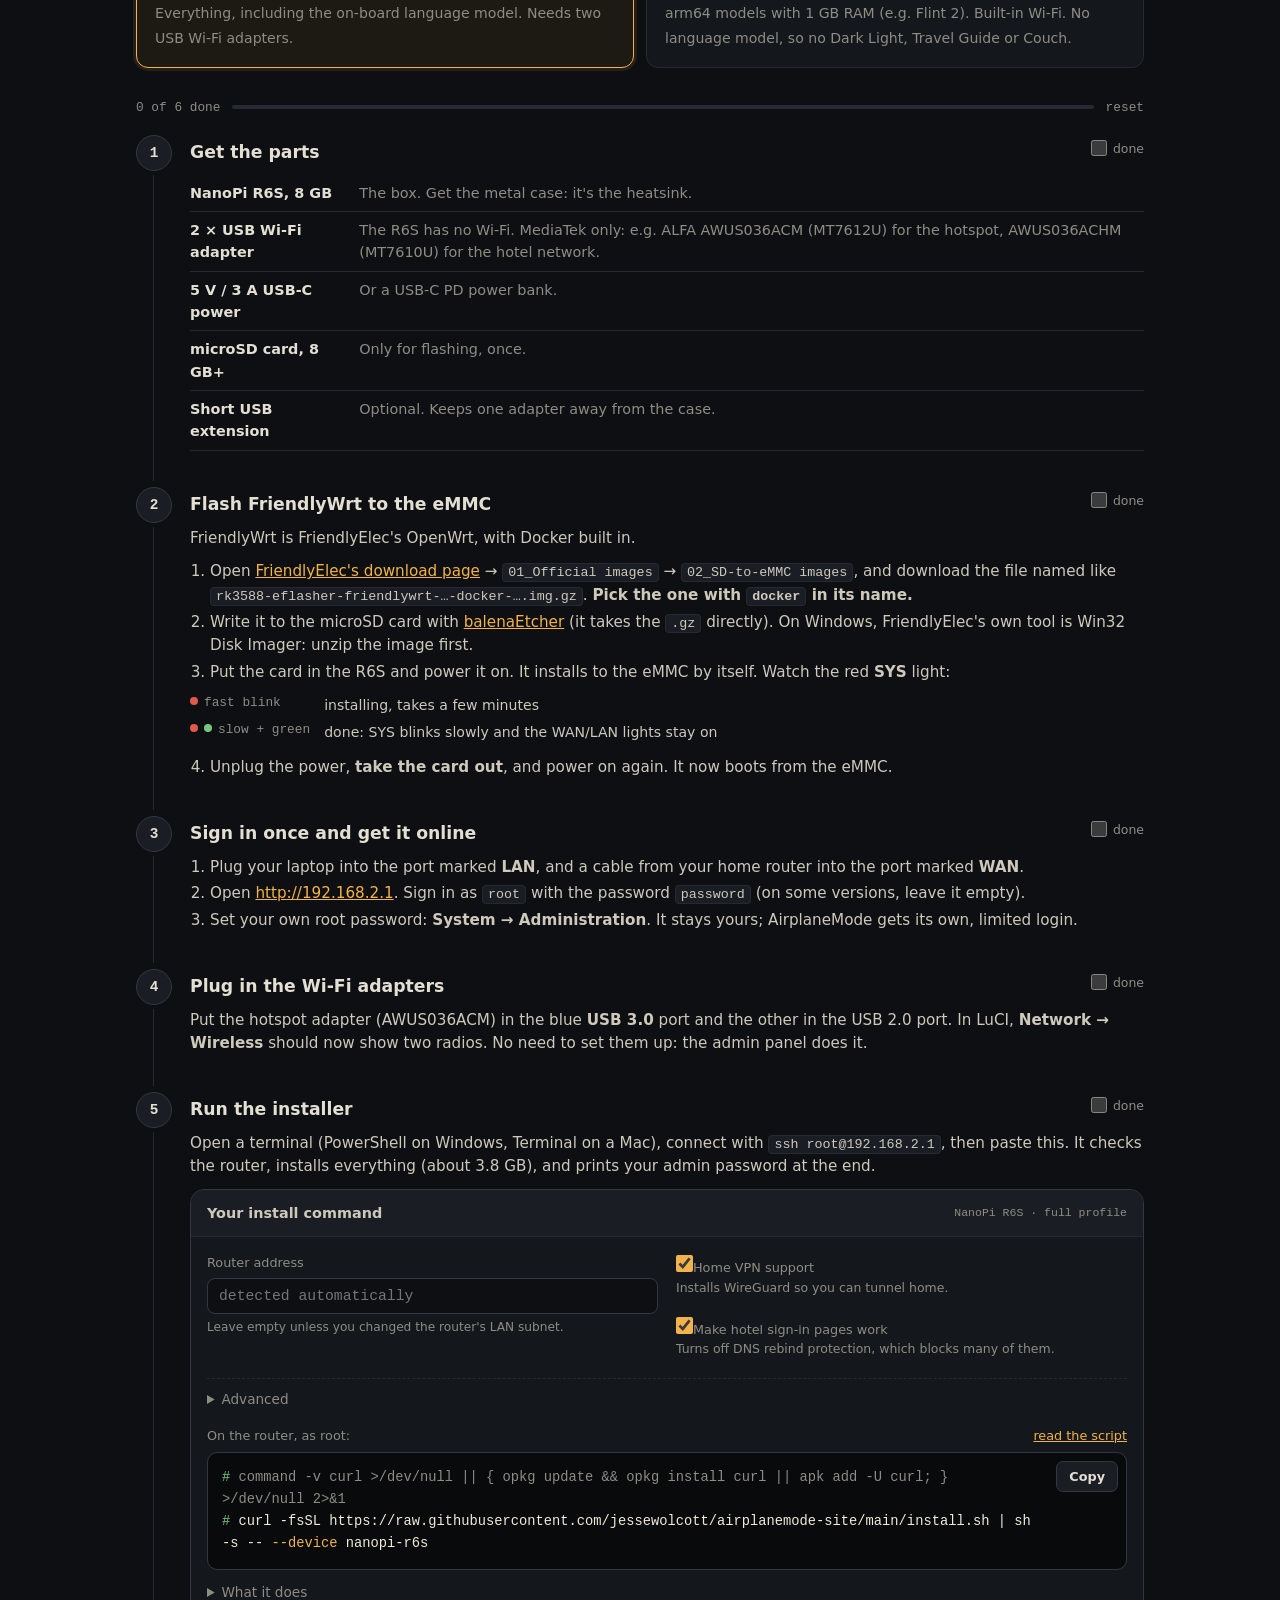
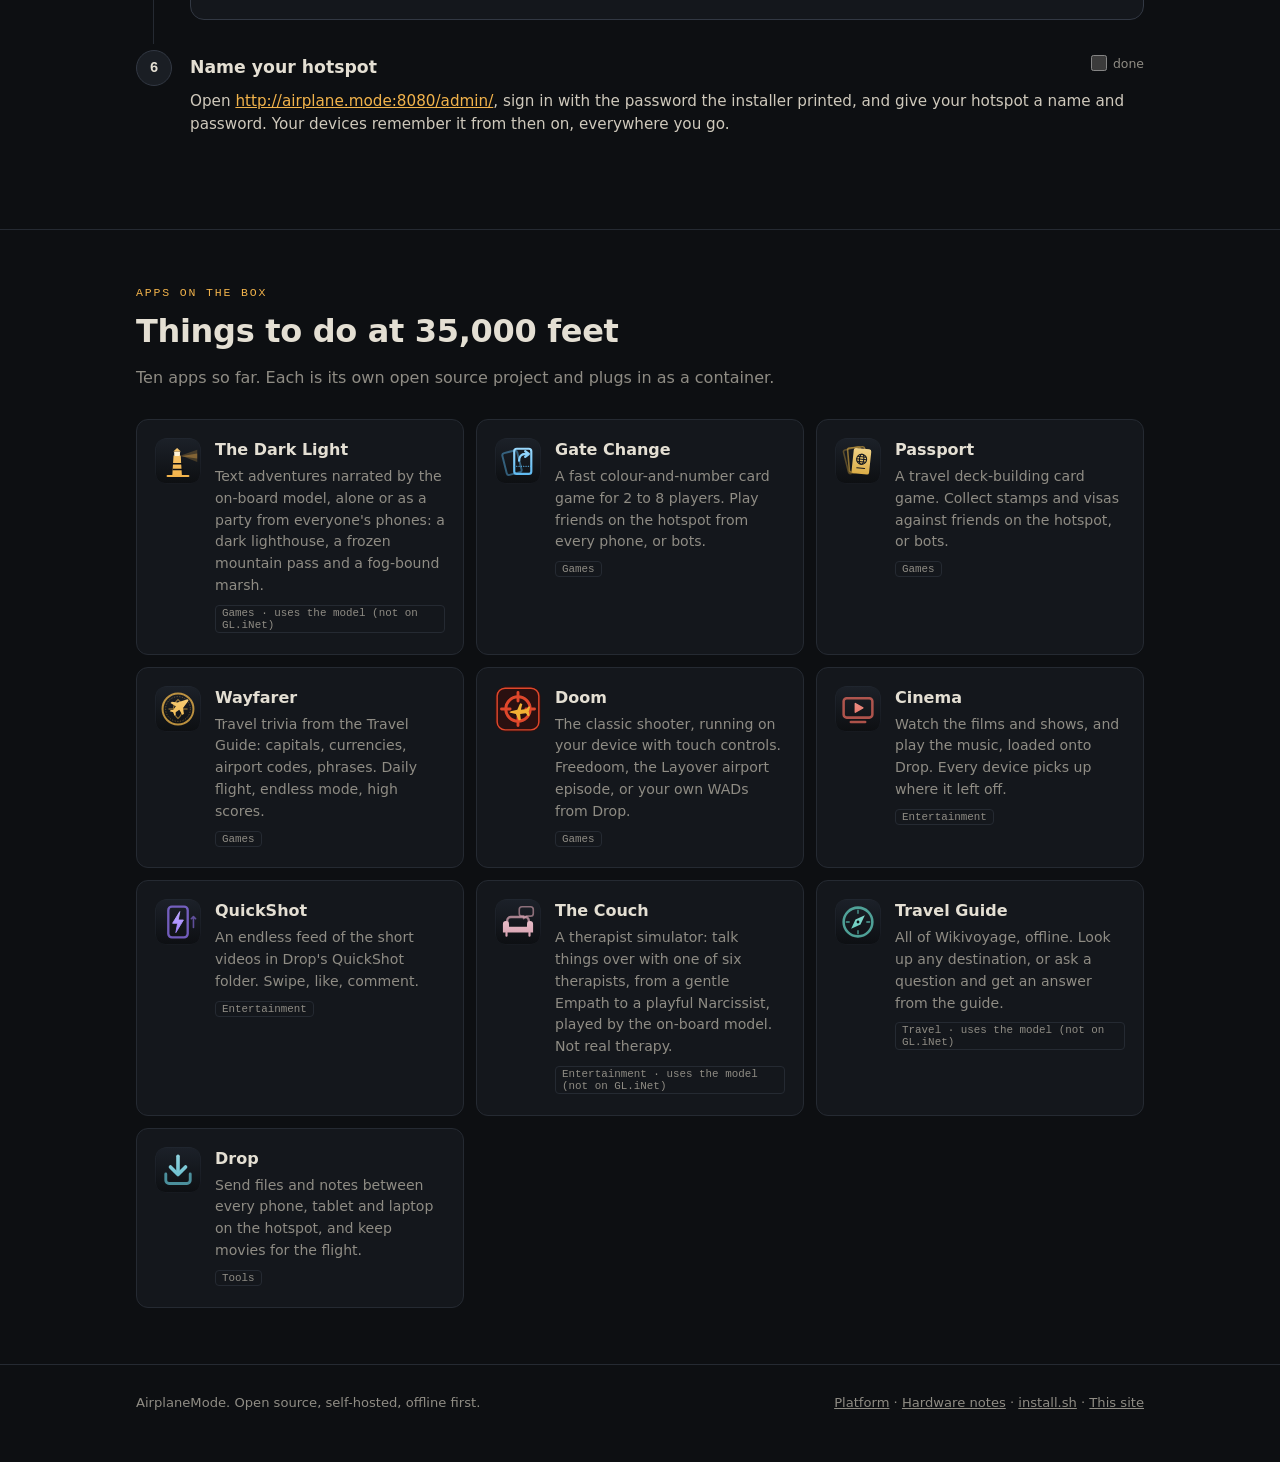
==== commit ca26827b: "Homepage and installer: about 3.8 GB on the R6S; refreshed screenshots The first install is now abou" ====
--- a/index.html
+++ b/index.html
@@ -11,7 +11,8 @@
 <link rel="apple-touch-icon" href="assets/apple-touch-icon.png">
 <meta property="og:title" content="AirplaneMode">
 <meta property="og:description" content="A travel router that brings its own apps.">
-<meta property="og:image" content="assets/landing-online.png">
+<meta property="og:image" content="https://airplanemode.xin/assets/landing-online.png">
+<meta property="og:url" content="https://airplanemode.xin/">
 <style>
   :root {
     --bg: #0d0f12; --panel: #14171c; --panel2: #1a1e24; --line: #252a32; --line2: #323843;
@@ -321,7 +322,7 @@
           <li data-step="r6s-install">
             <div class="step-head"><h3>Run the installer</h3><label class="check"><input type="checkbox"> done</label></div>
             <div class="step-body">
-              <p>Open a terminal (PowerShell on Windows, Terminal on a Mac), connect with <code class="ssh">ssh root@192.168.2.1</code>, then paste this. It checks the router, installs everything (about 1.8 GB), and prints your admin password at the end.</p>
+              <p>Open a terminal (PowerShell on Windows, Terminal on a Mac), connect with <code class="ssh">ssh root@192.168.2.1</code>, then paste this. It checks the router, installs everything (about 3.8 GB), and prints your admin password at the end.</p>
               <div class="tool-slot"></div>
             </div>
           </li>
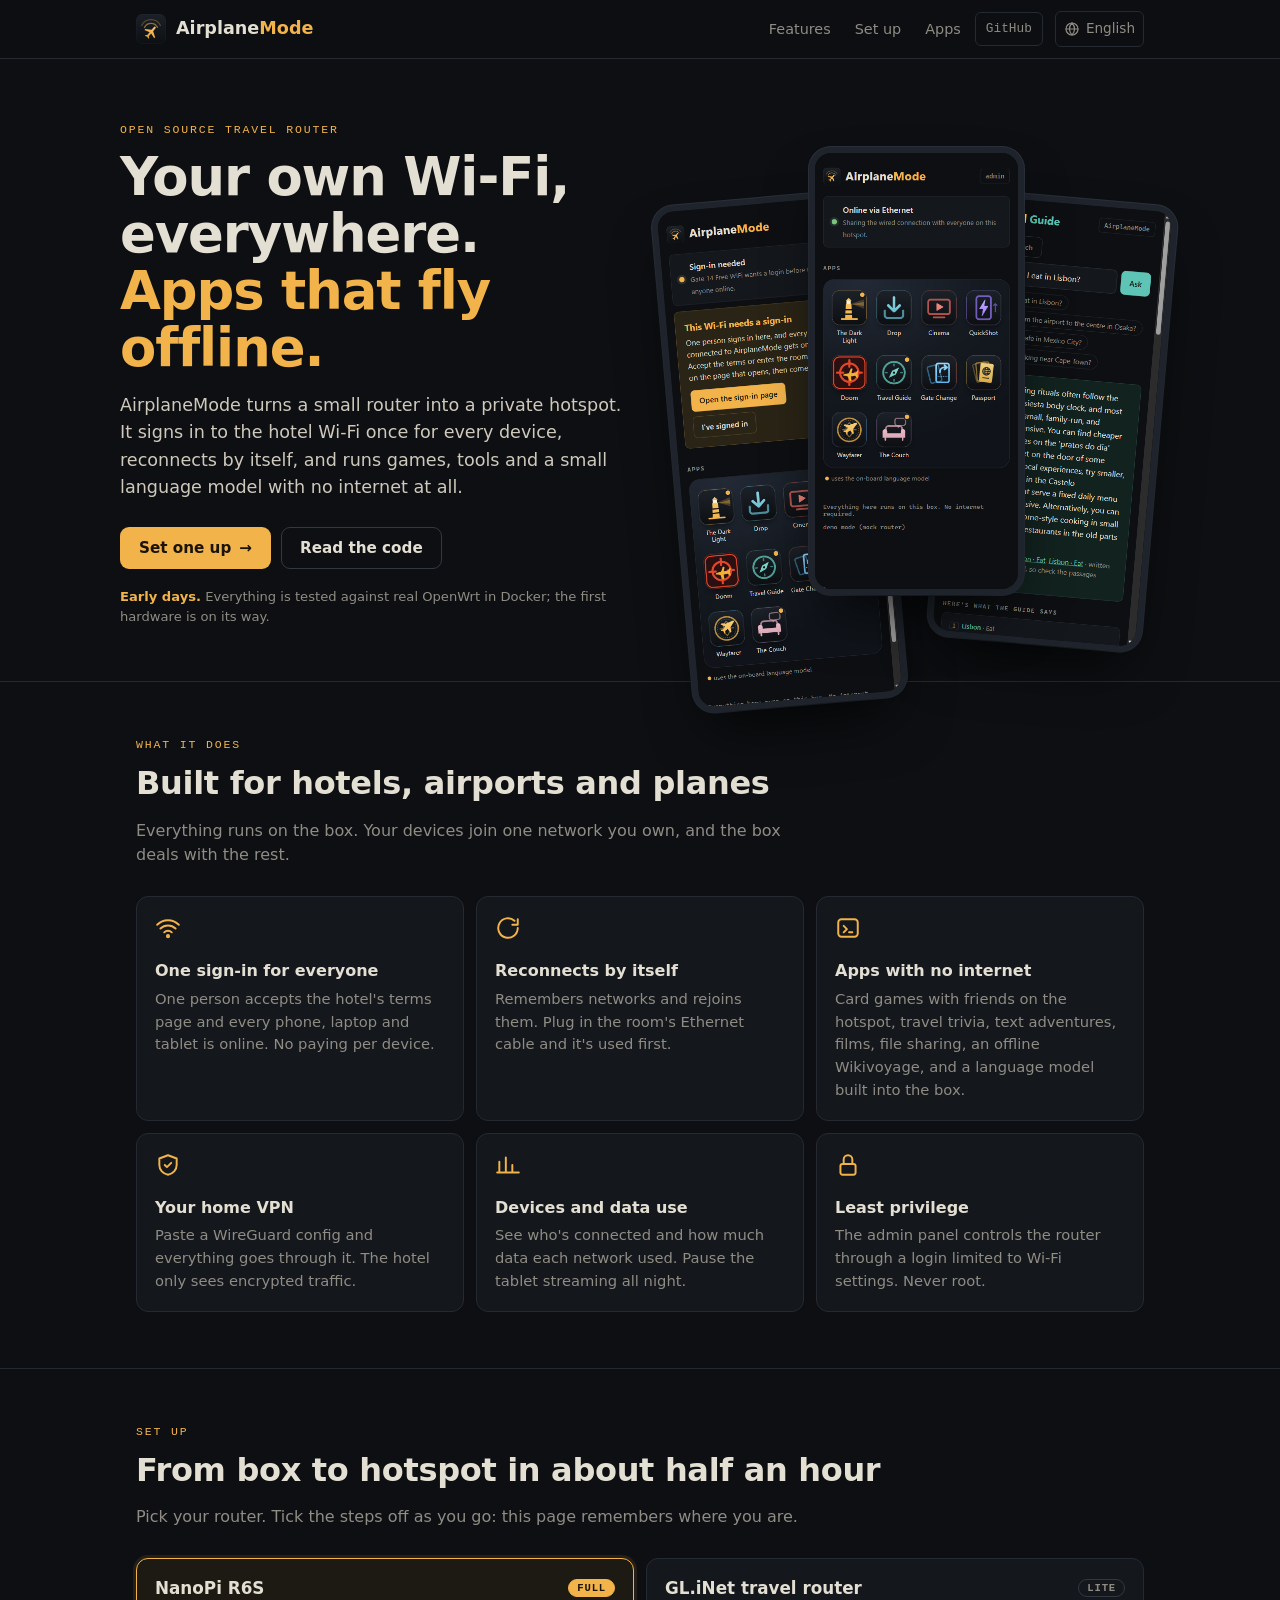
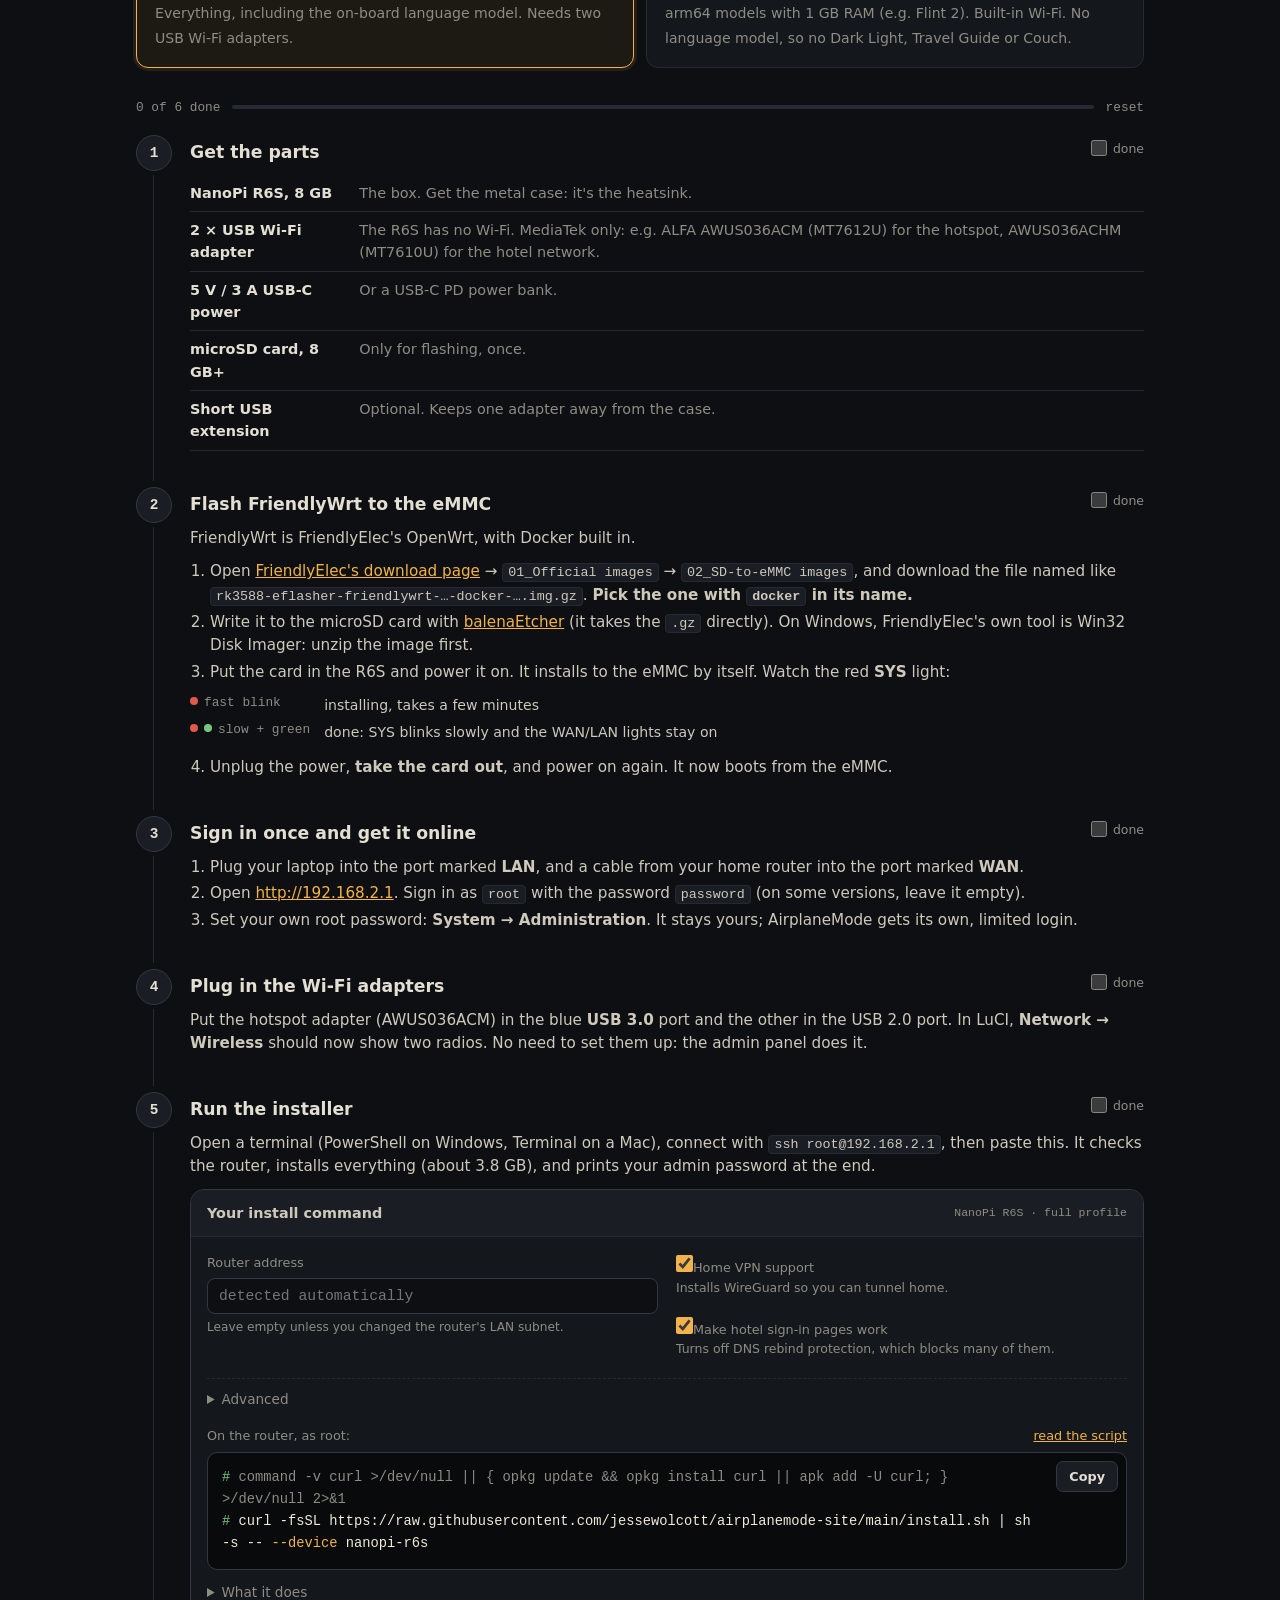
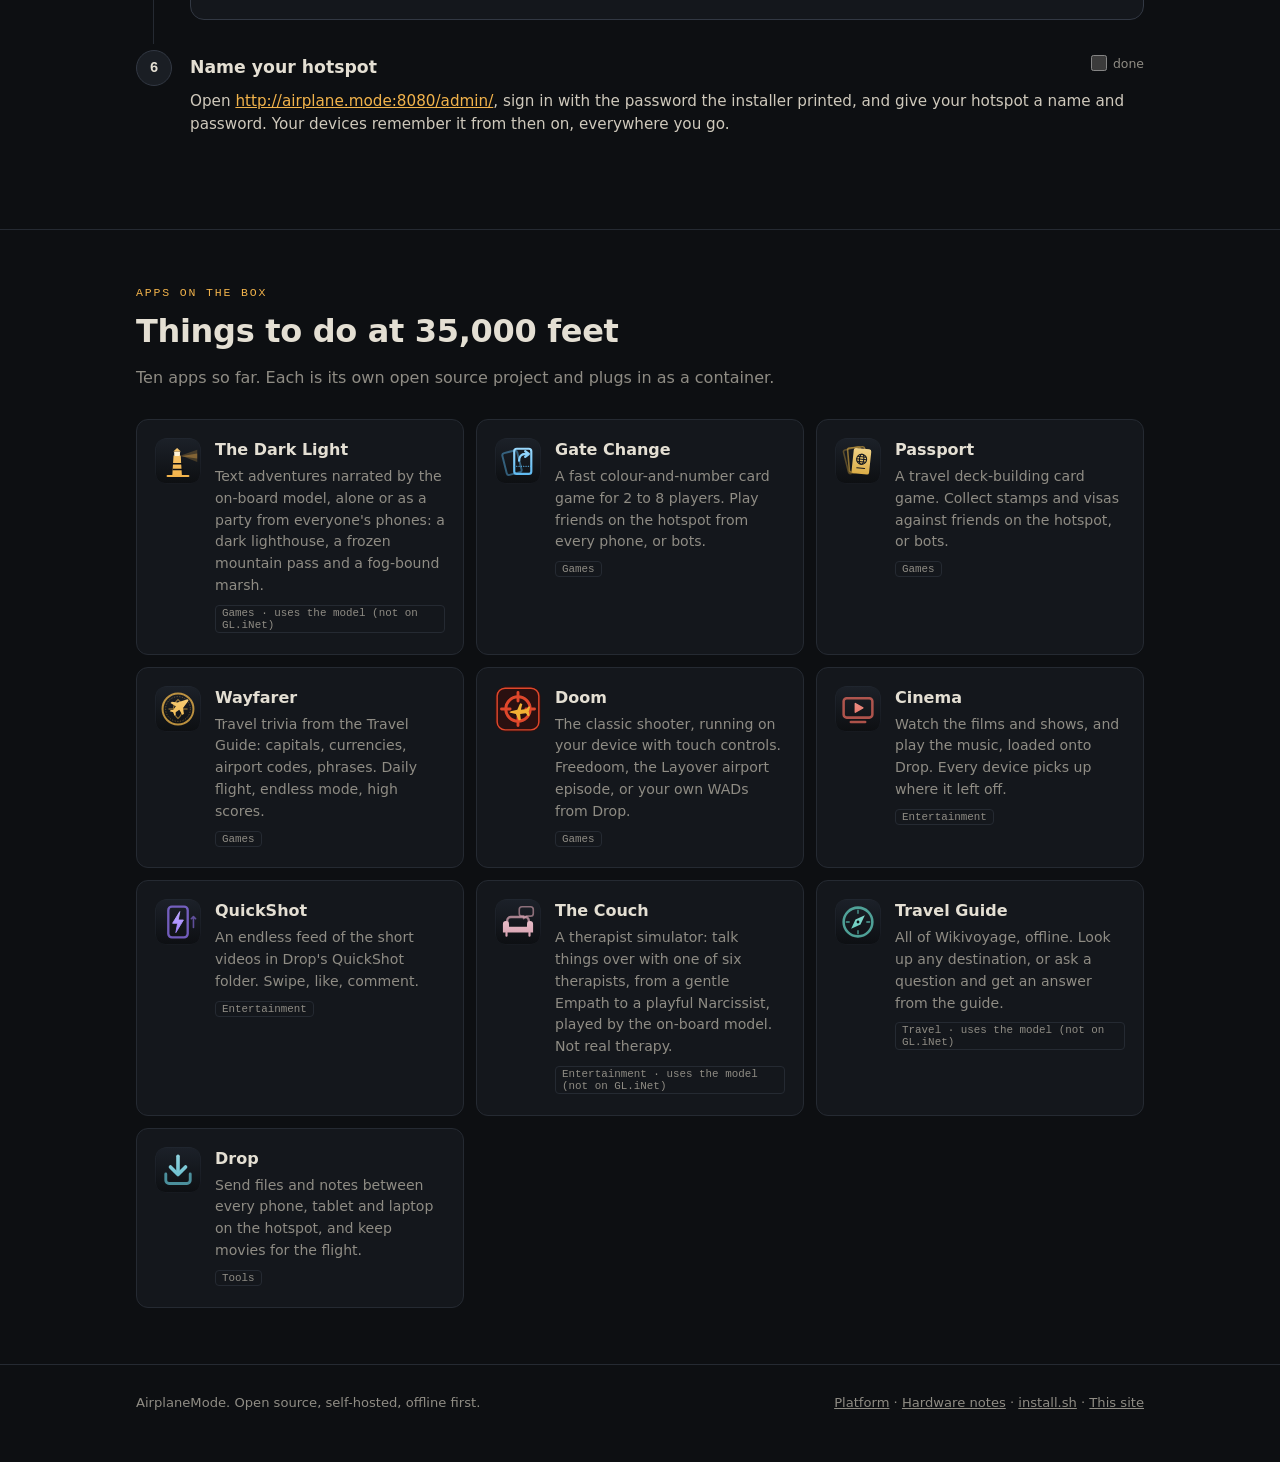
==== commit ac0706bb: "Homepage in Spanish, French, Italian, Chinese, Japanese and Vietnamese English index.html stays the " ====
--- a/index.html
+++ b/index.html
@@ -5,7 +5,7 @@
 <meta name="viewport" content="width=device-width, initial-scale=1">
 <meta name="color-scheme" content="dark">
 <meta name="theme-color" content="#0d0f12">
-<title>AirplaneMode</title>
+<title>AirplaneMode: a travel router with its own apps</title>
 <meta name="description" content="A travel router that brings its own apps. Shares one hotel sign-in with all your devices, reconnects by itself, and runs games, tools and a small language model with no internet at all.">
 <link rel="icon" href="assets/icon.svg" type="image/svg+xml">
 <link rel="apple-touch-icon" href="assets/apple-touch-icon.png">
@@ -13,172 +13,16 @@
 <meta property="og:description" content="A travel router that brings its own apps.">
 <meta property="og:image" content="https://airplanemode.xin/assets/landing-online.png">
 <meta property="og:url" content="https://airplanemode.xin/">
-<style>
-  :root {
-    --bg: #0d0f12; --panel: #14171c; --panel2: #1a1e24; --line: #252a32; --line2: #323843;
-    --ink: #e4dfd3; --dim: #8f8c84; --accent: #f2b34b; --accent-ink: #1a1408;
-    --good: #7bc47f; --warn-bg: #2a2416; --warn-line: #5b4a2c;
-    --sans: system-ui, -apple-system, "Segoe UI", Roboto, sans-serif;
-    --mono: ui-monospace, "Cascadia Mono", Consolas, monospace;
-  }
-  * { box-sizing: border-box; }
-  html { scroll-behavior: smooth; scroll-padding-top: 72px; }
-  body { margin: 0; background: var(--bg); color: var(--ink); font: 16px/1.55 var(--sans); -webkit-font-smoothing: antialiased; }
-  a { color: var(--accent); }
-  .wrap { max-width: 1040px; margin: 0 auto; padding: 0 16px; }
-  code, kbd { font-family: var(--mono); font-size: .88em; background: var(--panel2); border: 1px solid var(--line); border-radius: 4px; padding: 1px 5px; overflow-wrap: anywhere; }
-
-  /* ---------- header ---------- */
-  header.top { position: sticky; top: 0; z-index: 10; background: #0d0f12e6; backdrop-filter: blur(8px); border-bottom: 1px solid var(--line); }
-  header.top .wrap { display: flex; align-items: center; justify-content: space-between; height: 58px; gap: 12px; }
-  .brand { display: flex; align-items: center; gap: 10px; color: var(--ink); text-decoration: none; font-weight: 700; font-size: 1.1rem; }
-  .brand img { width: 30px; height: 30px; }
-  .brand span { color: var(--accent); }
-  nav { display: flex; gap: 4px; }
-  nav a { color: var(--dim); text-decoration: none; font-size: .9rem; padding: 6px 10px; border-radius: 6px; }
-  nav a:hover { color: var(--ink); background: var(--panel); }
-  nav a.gh { border: 1px solid var(--line); font-family: var(--mono); font-size: .8rem; }
-  @media (max-width: 560px) { nav a.hide-sm { display: none; } }
-
-  /* ---------- hero ---------- */
-  .hero { padding: 64px 0 40px; display: grid; grid-template-columns: 1.05fr 1fr; gap: 40px; align-items: center; }
-  .eyebrow { font: 500 .72rem var(--mono); letter-spacing: .16em; text-transform: uppercase; color: var(--accent); }
-  .hero h1 { font-size: clamp(2.1rem, 5vw, 3.3rem); line-height: 1.08; margin: 12px 0 16px; letter-spacing: -.02em; }
-  .hero h1 em { font-style: normal; color: var(--accent); }
-  .hero p.lead { color: #cfc9bc; font-size: 1.1rem; margin: 0 0 26px; max-width: 34em; }
-  .btns { display: flex; gap: 10px; flex-wrap: wrap; }
-  .btn { display: inline-flex; align-items: center; gap: 8px; font: 600 .95rem var(--sans); padding: 11px 18px; border-radius: 9px; border: 1px solid transparent; cursor: pointer; text-decoration: none; transition: transform .15s, background .15s, border-color .15s; }
-  .btn.primary { background: var(--accent); color: var(--accent-ink); }
-  .btn.primary:hover { transform: translateY(-1px); background: #f7c873; }
-  .btn.ghost { color: var(--ink); border-color: var(--line2); background: transparent; }
-  .btn.ghost:hover { border-color: var(--dim); }
-  .note { margin-top: 18px; font-size: .82rem; color: var(--dim); }
-  .note b { color: var(--accent); font-weight: 600; }
-  .phones { position: relative; height: 470px; }
-  body { overflow-x: clip; }
-  .phones img { position: absolute; width: 215px; border-radius: 22px; border: 6px solid #1f242c; box-shadow: 0 30px 60px -20px #000c, 0 0 0 1px #2b313b; background: var(--panel); }
-  .phones img:nth-child(1) { left: 0; top: 50px; transform: rotate(-5deg); }
-  .phones img:nth-child(2) { left: 50%; margin-left: -107px; top: 0; z-index: 2; }
-  .phones img:nth-child(3) { right: 0; top: 50px; transform: rotate(5deg); }
-  @media (max-width: 860px) {
-    .hero { grid-template-columns: 1fr; padding-top: 40px; }
-    .phones { height: 380px; max-width: 460px; width: 100%; margin: 0 auto; }
-    .phones img { width: 170px; }
-    .phones img:nth-child(2) { margin-left: -85px; }
-  }
-  @media (max-width: 420px) { .phones { height: 320px; } .phones img { width: 140px; } .phones img:nth-child(2) { margin-left: -70px; } }
-
-  /* ---------- sections ---------- */
-  section.block { padding: 56px 0; border-top: 1px solid var(--line); }
-  h2.title { font-size: clamp(1.5rem, 3vw, 2rem); margin: 8px 0 10px; letter-spacing: -.01em; }
-  p.sub { color: var(--dim); margin: 0 0 28px; max-width: 42em; }
-  .features { display: grid; grid-template-columns: repeat(auto-fill, minmax(280px, 1fr)); gap: 12px; }
-  .feature { background: var(--panel); border: 1px solid var(--line); border-radius: 12px; padding: 18px; }
-  .feature svg { width: 26px; height: 26px; color: var(--accent); }
-  .feature h3 { font-size: 1rem; margin: 10px 0 4px; }
-  .feature p { margin: 0; color: var(--dim); font-size: .92rem; }
-
-  /* ---------- setup ---------- */
-  .devices { display: grid; grid-template-columns: 1fr 1fr; gap: 12px; margin-bottom: 28px; }
-  .device { text-align: left; background: var(--panel); border: 1px solid var(--line); border-radius: 12px; padding: 16px 18px; color: var(--ink); cursor: pointer; font: inherit; transition: border-color .15s, background .15s; }
-  .device:hover { border-color: var(--line2); }
-  .device[aria-selected="true"] { border-color: var(--accent); background: #1d1a13; box-shadow: 0 0 0 3px #f2b34b1a; }
-  .device .name { display: flex; justify-content: space-between; align-items: center; gap: 8px; font-weight: 700; font-size: 1.05rem; }
-  .pill { font: 600 .66rem var(--mono); letter-spacing: .08em; text-transform: uppercase; border-radius: 99px; padding: 2px 8px; border: 1px solid var(--line2); color: var(--dim); white-space: nowrap; }
-  .device[aria-selected="true"] .pill.full { color: var(--accent-ink); background: var(--accent); border-color: var(--accent); }
-  .device .desc { color: var(--dim); font-size: .88rem; margin-top: 4px; }
-  @media (max-width: 600px) { .devices { grid-template-columns: 1fr; } }
-
-  .progress { display: flex; align-items: center; gap: 12px; margin: 0 0 16px; font: .8rem var(--mono); color: var(--dim); }
-  .bar { flex: 1; height: 4px; background: var(--line); border-radius: 99px; overflow: hidden; }
-  .bar i { display: block; height: 100%; width: 0; background: var(--accent); transition: width .3s; }
-
-  ol.steps { list-style: none; margin: 0; padding: 0; counter-reset: step; }
-  ol.steps > li { position: relative; padding: 0 0 26px 54px; counter-increment: step; }
-  ol.steps > li::before { content: counter(step); position: absolute; left: 0; top: 0; width: 34px; height: 34px; border-radius: 50%; display: grid; place-items: center; font: 700 .9rem var(--mono); background: var(--panel2); border: 1px solid var(--line2); color: var(--ink); transition: background .2s, color .2s; }
-  ol.steps > li::after { content: ""; position: absolute; left: 17px; top: 40px; bottom: 6px; width: 1px; background: var(--line); }
-  ol.steps > li:last-child::after { display: none; }
-  ol.steps > li.done::before { content: "✓"; background: var(--good); border-color: var(--good); color: #0d1a0e; }
-  .step-head { display: flex; justify-content: space-between; align-items: flex-start; gap: 12px; min-height: 34px; }
-  .step-head h3 { margin: 4px 0 0; font-size: 1.08rem; }
-  .check { flex: none; display: flex; align-items: center; gap: 6px; font-size: .78rem; color: var(--dim); cursor: pointer; user-select: none; padding: 4px 0; }
-  .check input { accent-color: var(--good); width: 16px; height: 16px; margin: 0; }
-  .step-body { color: #cfc9bc; font-size: .95rem; margin-top: 6px; }
-  .step-body p { margin: 0 0 10px; }
-  .step-body ul, .step-body ol { margin: 0 0 10px; padding-left: 20px; }
-  .step-body li { margin: 3px 0; }
-  li.done .step-body { opacity: .55; }
-  .callout { background: var(--warn-bg); border: 1px solid var(--warn-line); border-radius: 10px; padding: 12px 14px; font-size: .9rem; color: #d8cfbd; margin: 10px 0; }
-  .callout b { color: var(--accent); }
-  .leds { display: grid; grid-template-columns: auto 1fr; gap: 6px 14px; font-size: .88rem; margin: 8px 0 12px; }
-  .led { font: .8rem var(--mono); color: var(--dim); white-space: nowrap; }
-  .led i { display: inline-block; width: 8px; height: 8px; border-radius: 50%; background: #e05a4a; margin-right: 6px; vertical-align: 1px; }
-  .led i.slow { animation: blink 1.6s steps(1) infinite; }
-  .led i.fast { animation: blink .35s steps(1) infinite; }
-  .led i.g { background: var(--good); }
-  @keyframes blink { 50% { opacity: .15; } }
-  @media (prefers-reduced-motion: reduce) { .led i { animation: none !important; } html { scroll-behavior: auto; } }
-  table.parts { width: 100%; border-collapse: collapse; font-size: .9rem; margin: 4px 0 10px; }
-  table.parts td { padding: 7px 0; border-bottom: 1px solid var(--line); vertical-align: top; }
-  table.parts td:first-child { padding-right: 14px; color: var(--ink); font-weight: 600; }
-  table.parts td:last-child { color: var(--dim); }
-  @media (max-width: 520px) { table.parts td { display: block; border: 0; padding: 0; } table.parts tr { display: block; padding: 7px 0; border-bottom: 1px solid var(--line); } }
-
-  /* ---------- config tool ---------- */
-  .tool { background: var(--panel); border: 1px solid var(--line2); border-radius: 14px; overflow: hidden; margin: 8px 0 4px; }
-  .tool-head { display: flex; justify-content: space-between; align-items: center; gap: 10px; padding: 12px 16px; border-bottom: 1px solid var(--line); background: var(--panel2); }
-  .tool-head b { font-size: .9rem; }
-  .tool-head small { color: var(--dim); font-family: var(--mono); font-size: .72rem; }
-  .tool-grid { display: grid; grid-template-columns: 1fr 1fr; gap: 14px 18px; padding: 16px; }
-  @media (max-width: 640px) { .tool-grid { grid-template-columns: 1fr; } }
-  .field label { display: block; font-size: .8rem; color: var(--dim); margin-bottom: 5px; }
-  .field input[type=text] { width: 100%; background: var(--bg); color: var(--ink); border: 1px solid var(--line2); border-radius: 8px; padding: 9px 11px; font: .92rem var(--mono); }
-  .field input[type=text]:focus { outline: none; border-color: var(--accent); box-shadow: 0 0 0 3px #f2b34b22; }
-  .field input[aria-invalid="true"] { border-color: #e07a6a; }
-  .field .hint { font-size: .76rem; color: var(--dim); margin-top: 4px; }
-  .toggle { display: flex; gap: 10px; align-items: flex-start; cursor: pointer; font-size: .9rem; }
-  .toggle input { accent-color: var(--accent); width: 17px; height: 17px; margin: 2px 0 0; flex: none; }
-  .toggle small { display: block; color: var(--dim); font-size: .78rem; }
-  details.adv { grid-column: 1 / -1; border-top: 1px dashed var(--line); padding-top: 10px; }
-  details.adv summary { cursor: pointer; color: var(--dim); font-size: .85rem; }
-  details.adv .tool-grid { padding: 12px 0 0; }
-  .cmd-label { padding: 0 16px; font-size: .8rem; color: var(--dim); display: flex; justify-content: space-between; gap: 10px; }
-  .cmd { position: relative; margin: 6px 16px 12px; background: #090a0c; border: 1px solid var(--line2); border-radius: 10px; }
-  .cmd pre { margin: 0; padding: 14px 92px 14px 14px; font: .86rem/1.6 var(--mono); color: #f1ead9; white-space: pre-wrap; overflow-wrap: anywhere; }
-  @media (max-width: 560px) {
-    ol.steps > li { padding-left: 44px; }
-    ol.steps > li::before { width: 30px; height: 30px; }
-    ol.steps > li::after { left: 15px; }
-    .tool { margin-left: -44px; }
-    .cmd { margin: 6px 10px 12px; }
-    .cmd pre { padding: 46px 12px 12px; font-size: .8rem; }
-    .cmd-label { padding: 0 10px; }
-  }
-  .cmd pre .p { color: var(--good); user-select: none; }
-  .cmd pre .o { color: var(--accent); }
-  .cmd pre .d { color: var(--dim); }
-  .copy { position: absolute; top: 8px; right: 8px; font: 600 .8rem var(--sans); padding: 7px 12px; border-radius: 7px; border: 1px solid var(--line2); background: var(--panel2); color: var(--ink); cursor: pointer; }
-  .copy:hover { border-color: var(--dim); }
-  .copy.ok { background: var(--good); border-color: var(--good); color: #0d1a0e; }
-  .does { padding: 0 16px 16px; }
-  .does summary { cursor: pointer; color: var(--dim); font-size: .85rem; }
-  .does ul { margin: 8px 0 0; padding-left: 20px; font-size: .88rem; color: #cfc9bc; }
-  .does li { margin: 3px 0; }
-
-  /* ---------- apps ---------- */
-  .apps { display: grid; grid-template-columns: repeat(auto-fill, minmax(280px, 1fr)); gap: 12px; }
-  a.app { display: flex; gap: 14px; padding: 18px; background: var(--panel); border: 1px solid var(--line); border-radius: 12px; color: inherit; text-decoration: none; transition: border-color .15s, transform .15s; }
-  a.app:hover { border-color: var(--accent); transform: translateY(-1px); }
-  .app .ico { width: 46px; height: 46px; border-radius: 12px; flex: none; }
-  .app h3 { margin: 0 0 3px; font-size: 1rem; }
-  .app p { margin: 0; color: var(--dim); font-size: .88rem; }
-  .app .tag { display: inline-block; margin-top: 8px; font: .68rem var(--mono); color: var(--dim); border: 1px solid var(--line); border-radius: 4px; padding: 1px 6px; }
-
-  footer { border-top: 1px solid var(--line); padding: 28px 0 40px; color: var(--dim); font-size: .82rem; }
-  footer .wrap { display: flex; justify-content: space-between; gap: 16px; flex-wrap: wrap; }
-  footer a { color: var(--dim); }
-  [hidden] { display: none !important; }
-</style>
+<link rel="stylesheet" href="assets/site.css">
+<link rel="canonical" href="https://airplanemode.xin/">
+<link rel="alternate" hreflang="en" href="https://airplanemode.xin/">
+<link rel="alternate" hreflang="es" href="https://airplanemode.xin/es/">
+<link rel="alternate" hreflang="fr" href="https://airplanemode.xin/fr/">
+<link rel="alternate" hreflang="it" href="https://airplanemode.xin/it/">
+<link rel="alternate" hreflang="zh-Hans" href="https://airplanemode.xin/zh/">
+<link rel="alternate" hreflang="ja" href="https://airplanemode.xin/ja/">
+<link rel="alternate" hreflang="vi" href="https://airplanemode.xin/vi/">
+<link rel="alternate" hreflang="x-default" href="https://airplanemode.xin/">
 </head>
 <body>
 
@@ -191,8 +35,23 @@
       <a href="#apps" class="hide-sm">Apps</a>
       <a class="gh" href="https://github.com/jessewolcott/airplanemode">GitHub</a>
     </nav>
+    <details class="langs">
+      <summary><svg viewBox="0 0 24 24" fill="none" stroke="currentColor" stroke-width="1.8" stroke-linecap="round" aria-hidden="true"><circle cx="12" cy="12" r="9"/><path d="M3 12h18M12 3c2.5 2.6 3.8 5.6 3.8 9s-1.3 6.4-3.8 9c-2.5-2.6-3.8-5.6-3.8-9S9.5 5.6 12 3z"/></svg><span class="sr">Language: </span><span id="lang-now">English</span></summary>
+      <!-- The same on every page: each language in its own name. data-hint is the suggestion
+           shown to visitors whose browser prefers that language. -->
+      <ul translate="no">
+        <li><a href="./" hreflang="en" lang="en" data-hint="This page is also in English">English</a></li>
+        <li><a href="es/" hreflang="es" lang="es" data-hint="Esta página también está en español">Español</a></li>
+        <li><a href="fr/" hreflang="fr" lang="fr" data-hint="Cette page existe aussi en français">Français</a></li>
+        <li><a href="it/" hreflang="it" lang="it" data-hint="Questa pagina è disponibile anche in italiano">Italiano</a></li>
+        <li><a href="zh/" hreflang="zh-Hans" lang="zh-Hans" data-hint="本页面也有中文版">中文</a></li>
+        <li><a href="ja/" hreflang="ja" lang="ja" data-hint="このページは日本語でも読めます">日本語</a></li>
+        <li><a href="vi/" hreflang="vi" lang="vi" data-hint="Trang này cũng có bản tiếng Việt">Tiếng Việt</a></li>
+      </ul>
+    </details>
   </div>
 </header>
+<div class="lang-hint" id="lang-hint" hidden><a href="./" translate="no">English</a><button type="button" aria-label="Dismiss">×</button></div>
 
 <main>
   <div class="wrap hero">
@@ -473,137 +332,29 @@
   </div>
 </template>
 
-<script>
-(() => {
-  // Served over https (its own server): the command points back at this site's install.sh.
-  // Anywhere else (local preview, or before the server exists): the file in the GitHub repo.
-  const FALLBACK_URL = "https://raw.githubusercontent.com/jessewolcott/airplanemode-site/main/install.sh";
-  const installUrl = location.protocol === "https:" ? location.href.replace(/[#?].*$/, "").replace(/[^/]*$/, "") + "install.sh" : FALLBACK_URL;
-  const DEVICES = {
-    "nanopi-r6s": { label: "NanoPi R6S · full profile", ip: "192.168.2.1" },
-    "glinet": { label: "GL.iNet · lite profile", ip: "192.168.8.1" },
-  };
-  const store = {
-    get(k, d) { try { const v = localStorage.getItem("am." + k); return v === null ? d : JSON.parse(v); } catch { return d; } },
-    set(k, v) { try { localStorage.setItem("am." + k, JSON.stringify(v)); } catch {} },
-  };
-  const $ = (s, el = document) => el.querySelector(s);
-  const $$ = (s, el = document) => [...el.querySelectorAll(s)];
-  const esc = s => s.replace(/[&<>"]/g, c => ({ "&": "&amp;", "<": "&lt;", ">": "&gt;", '"': "&quot;" }[c]));
-
-  // ---- the config tool ----
-  const tool = $("#tool-tpl").content.firstElementChild.cloneNode(true);
-  const f = { lan: $("#t-lan", tool), vpn: $("#t-vpn", tool), rebind: $("#t-rebind", tool), wan: $("#t-wan", tool), dir: $("#t-dir", tool) };
-  const saved = store.get("opts", {});
-  for (const [k, el] of Object.entries(f)) {
-    if (saved[k] === undefined) continue;
-    if (el.type === "checkbox") el.checked = saved[k]; else el.value = saved[k];
-  }
-  let device = store.get("device", "nanopi-r6s");
-  if (!DEVICES[device]) device = "nanopi-r6s";
-
-  const ipOk = v => /^(25[0-5]|2[0-4]\d|1?\d?\d)(\.(25[0-5]|2[0-4]\d|1?\d?\d)){3}$/.test(v);
-  const nameOk = v => /^[A-Za-z0-9_.-]+$/.test(v);
-  const dirOk = v => /^\/[A-Za-z0-9_./-]*$/.test(v);
-
-  function render() {
-    const lan = f.lan.value.trim(), wan = f.wan.value.trim(), dir = f.dir.value.trim();
-    f.lan.setAttribute("aria-invalid", lan && !ipOk(lan));
-    f.wan.setAttribute("aria-invalid", wan && !nameOk(wan));
-    f.dir.setAttribute("aria-invalid", dir && !dirOk(dir));
-    const opts = [];
-    // detection is reliable on both, but say it out loud so the command documents itself
-    opts.push(["--device", device]);
-    if (lan && ipOk(lan)) opts.push(["--lan-ip", lan]);
-    if (!f.vpn.checked) opts.push(["--no-wireguard"]);
-    if (!f.rebind.checked) opts.push(["--keep-rebind"]);
-    if (wan && nameOk(wan) && wan !== "wan") opts.push(["--wan", wan]);
-    if (dir && dirOk(dir) && dir !== "/opt/airplanemode") opts.push(["--dir", dir]);
-
-    // OpenWrt's built-in wget can't talk TLS to GitHub; curl can, so make sure it's there first.
-    const url = installUrl;
-    const prep = "command -v curl >/dev/null || { opkg update && opkg install curl || apk add -U curl; } >/dev/null 2>&1";
-    const plain = `${prep}\ncurl -fsSL ${url} | sh -s -- ${opts.map(o => o.join(" ")).join(" ")}`;
-    $(".t-cmd", tool).innerHTML = `<span class="p"># </span><span class="d">${esc(prep)}</span>\n<span class="p"># </span>curl -fsSL ${esc(url)} | sh -s -- ` +
-      opts.map(o => `<span class="o">${esc(o[0])}</span>${o[1] ? " " + esc(o[1]) : ""}`).join(" ");
-    $(".t-cmd", tool).dataset.copy = plain;
-    $(".tool-dev", tool).textContent = DEVICES[device].label;
-
-    const ip = (lan && ipOk(lan)) ? lan : DEVICES[device].ip;
-    const does = [
-      `Checks it's an arm64 OpenWrt router with Docker, online, with enough space`,
-      `Downloads AirplaneMode to <code>${esc(dir && dirOk(dir) ? dir : "/opt/airplanemode")}</code> and applies the ${device === "glinet" ? "GL.iNet (lite)" : "NanoPi R6S (full)"} profile`,
-      `Creates a router login, <code>airplanemode</code>, that can change Wi-Fi settings and nothing else`,
-      `Points the name <code>airplane.mode</code> at ${esc(ip)} and makes Ethernet win over Wi-Fi`,
-      f.rebind.checked ? `Turns off DNS rebind protection so hotel sign-in pages load` : `Keeps DNS rebind protection on`,
-      f.vpn.checked ? `Installs WireGuard for the home VPN` : `Skips WireGuard`,
-      `Downloads and starts the apps${device === "nanopi-r6s" ? " and the language model" : ""}, then checks the admin panel can control the router`,
-      `Prints your admin password`,
-    ];
-    $(".t-does", tool).innerHTML = does.map(d => `<li>${d}</li>`).join("");
-    $$(".ssh").forEach(el => { if (el.closest(`.guide[data-device="${device}"]`)) el.textContent = `ssh root@${ip}`; });
-
-    store.set("opts", Object.fromEntries(Object.entries(f).map(([k, el]) => [k, el.type === "checkbox" ? el.checked : el.value])));
-  }
-  Object.values(f).forEach(el => el.addEventListener("input", render));
-
-  // ---- device tabs ----
-  function selectDevice(d) {
-    device = d; store.set("device", d);
-    $$(".device").forEach(b => b.setAttribute("aria-selected", b.dataset.device === d));
-    $$(".guide").forEach(g => g.hidden = g.dataset.device !== d);
-    $(`.guide[data-device="${d}"] .tool-slot`).append(tool);
-    render(); progress();
-  }
-  $$(".device").forEach(b => b.addEventListener("click", () => selectDevice(b.dataset.device)));
-  $(".devices").addEventListener("keydown", e => {
-    if (e.key !== "ArrowLeft" && e.key !== "ArrowRight") return;
-    const tabs = $$(".device"), i = tabs.findIndex(t => t.dataset.device === device);
-    const next = tabs[(i + (e.key === "ArrowRight" ? 1 : tabs.length - 1)) % tabs.length];
-    selectDevice(next.dataset.device); next.focus();
-  });
-
-  // ---- step checklist ----
-  const done = new Set(store.get("done", []));
-  function progress() {
-    const steps = $$(`.guide[data-device="${device}"] li[data-step]`);
-    const n = steps.filter(s => done.has(s.dataset.step)).length;
-    $("#progText").textContent = `${n} of ${steps.length} done`;
-    $("#progBar").style.width = (100 * n / steps.length) + "%";
-  }
-  $$("li[data-step]").forEach(li => {
-    const box = $(".step-head input", li);
-    box.checked = done.has(li.dataset.step);
-    li.classList.toggle("done", box.checked);
-    box.addEventListener("change", () => {
-      box.checked ? done.add(li.dataset.step) : done.delete(li.dataset.step);
-      li.classList.toggle("done", box.checked);
-      store.set("done", [...done]); progress();
-    });
-  });
-  $("#reset").addEventListener("click", () => {
-    done.clear(); store.set("done", []);
-    $$("li[data-step]").forEach(li => { $(".step-head input", li).checked = false; li.classList.remove("done"); });
-    progress();
-  });
-
-  // ---- copy buttons ----
-  document.addEventListener("click", async e => {
-    const btn = e.target.closest(".copy");
-    if (!btn) return;
-    const pre = btn.parentElement.querySelector("pre");
-    const text = pre.dataset.copy || pre.textContent.replace(/^#\s*/gm, "");
-    try { await navigator.clipboard.writeText(text); }
-    catch {
-      const r = document.createRange(); r.selectNodeContents(pre);
-      const s = getSelection(); s.removeAllRanges(); s.addRange(r); document.execCommand("copy"); s.removeAllRanges();
-    }
-    btn.textContent = "Copied"; btn.classList.add("ok");
-    setTimeout(() => { btn.textContent = "Copy"; btn.classList.remove("ok"); }, 1600);
-  });
-
-  selectDevice(device);
-})();
+<!-- Strings the script writes. tools/build_i18n.py translates the values for each language. -->
+<script type="application/json" id="ui-strings">
+{
+  "device.nanopi-r6s": "NanoPi R6S · full profile",
+  "device.glinet": "GL.iNet · lite profile",
+  "profile.nanopi-r6s": "NanoPi R6S (full)",
+  "profile.glinet": "GL.iNet (lite)",
+  "progress": "{n} of {total} done",
+  "copy": "Copy",
+  "copied": "Copied",
+  "does.check": "Checks it's an arm64 OpenWrt router with Docker, online, with enough space",
+  "does.download": "Downloads AirplaneMode to {dir} and applies the {profile} profile",
+  "does.login": "Creates a router login, {user}, that can change Wi-Fi settings and nothing else",
+  "does.name": "Points the name {name} at {ip} and makes Ethernet win over Wi-Fi",
+  "does.rebind-off": "Turns off DNS rebind protection so hotel sign-in pages load",
+  "does.rebind-on": "Keeps DNS rebind protection on",
+  "does.wireguard": "Installs WireGuard for the home VPN",
+  "does.no-wireguard": "Skips WireGuard",
+  "does.apps-model": "Downloads and starts the apps and the language model, then checks the admin panel can control the router",
+  "does.apps": "Downloads and starts the apps, then checks the admin panel can control the router",
+  "does.password": "Prints your admin password"
+}
 </script>
+<script src="assets/site.js"></script>
 </body>
 </html>
--- a/assets/site.css
+++ b/assets/site.css
@@ -0,0 +1,190 @@
+/* Shared by every language's page (index.html, es/, fr/, it/, zh/, ja/, vi/). */
+:root {
+  --bg: #0d0f12; --panel: #14171c; --panel2: #1a1e24; --line: #252a32; --line2: #323843;
+  --ink: #e4dfd3; --dim: #8f8c84; --accent: #f2b34b; --accent-ink: #1a1408;
+  --good: #7bc47f; --warn-bg: #2a2416; --warn-line: #5b4a2c;
+  --sans: system-ui, -apple-system, "Segoe UI", Roboto, sans-serif;
+  --mono: ui-monospace, "Cascadia Mono", Consolas, monospace;
+}
+/* CJK: a font for the right Han glyphs per language, no tracking, and breaks between phrases. */
+:lang(ja) { --sans: system-ui, -apple-system, "Segoe UI", "Hiragino Sans", "Hiragino Kaku Gothic ProN", "Yu Gothic UI", "Yu Gothic", Meiryo, "Noto Sans JP", "Noto Sans CJK JP", sans-serif; }
+:lang(zh-Hans) { --sans: system-ui, -apple-system, "Segoe UI", "PingFang SC", "Hiragino Sans GB", "Microsoft YaHei UI", "Microsoft YaHei", "Noto Sans SC", "Noto Sans CJK SC", "Source Han Sans SC", sans-serif; }
+:lang(ja) body, :lang(zh-Hans) body { line-height: 1.7; line-break: strict; overflow-wrap: anywhere; }
+:lang(ja) body { word-break: auto-phrase; }
+:lang(ja) h1, :lang(ja) h2, :lang(zh-Hans) h1, :lang(zh-Hans) h2 { letter-spacing: 0 !important; line-height: 1.3 !important; }
+:lang(ja) .eyebrow, :lang(zh-Hans) .eyebrow { letter-spacing: .08em; }
+* { box-sizing: border-box; }
+html { scroll-behavior: smooth; scroll-padding-top: 72px; }
+body { margin: 0; background: var(--bg); color: var(--ink); font: 16px/1.55 var(--sans); -webkit-font-smoothing: antialiased; }
+a { color: var(--accent); }
+.wrap { max-width: 1040px; margin: 0 auto; padding: 0 16px; }
+code, kbd { font-family: var(--mono); font-size: .88em; background: var(--panel2); border: 1px solid var(--line); border-radius: 4px; padding: 1px 5px; overflow-wrap: anywhere; }
+
+/* ---------- header ---------- */
+header.top { position: sticky; top: 0; z-index: 10; background: #0d0f12e6; backdrop-filter: blur(8px); border-bottom: 1px solid var(--line); }
+header.top .wrap { display: flex; align-items: center; justify-content: space-between; height: 58px; gap: 12px; }
+.brand { display: flex; align-items: center; gap: 10px; color: var(--ink); text-decoration: none; font-weight: 700; font-size: 1.1rem; }
+.brand img { width: 30px; height: 30px; }
+.brand span { color: var(--accent); }
+nav { display: flex; gap: 4px; margin-left: auto; }
+nav a { color: var(--dim); text-decoration: none; font-size: .9rem; padding: 6px 10px; border-radius: 6px; }
+nav a:hover { color: var(--ink); background: var(--panel); }
+nav a.gh { border: 1px solid var(--line); font-family: var(--mono); font-size: .8rem; }
+@media (max-width: 560px) { nav a.hide-sm { display: none; } }
+@media (max-width: 440px) { nav a.gh { display: none; } header.top .wrap { gap: 6px; } nav a { padding: 6px 8px; } }
+
+/* ---------- language switcher ---------- */
+.langs { position: relative; flex: none; }
+.langs summary { list-style: none; display: flex; align-items: center; gap: 6px; cursor: pointer; color: var(--dim); font-size: .85rem; padding: 6px 8px; border: 1px solid var(--line); border-radius: 6px; white-space: nowrap; }
+.langs summary::-webkit-details-marker { display: none; }
+.langs summary:hover, .langs[open] summary { color: var(--ink); background: var(--panel); }
+.langs summary svg { width: 16px; height: 16px; flex: none; }
+.langs ul { position: absolute; right: 0; top: calc(100% + 6px); margin: 0; padding: 6px; list-style: none; min-width: 168px; background: var(--panel); border: 1px solid var(--line2); border-radius: 10px; box-shadow: 0 16px 40px -12px #000c; z-index: 20; }
+.langs li a { display: block; padding: 8px 12px; border-radius: 6px; color: var(--ink); text-decoration: none; font-size: .92rem; }
+.langs li a:hover { background: var(--panel2); }
+.langs li a[aria-current="true"] { color: var(--accent); }
+.langs li a[aria-current="true"]::after { content: " ✓"; }
+.sr { position: absolute; width: 1px; height: 1px; padding: 0; margin: -1px; overflow: hidden; clip: rect(0 0 0 0); white-space: nowrap; border: 0; }
+.lang-hint { display: flex; align-items: center; justify-content: center; gap: 10px; padding: 8px 16px; background: var(--warn-bg); border-bottom: 1px solid var(--warn-line); font-size: .9rem; }
+.lang-hint a { color: var(--accent); font-weight: 600; }
+.lang-hint button { flex: none; background: none; border: 0; color: var(--dim); font: 1.2rem/1 var(--sans); padding: 2px 6px; cursor: pointer; }
+.lang-hint button:hover { color: var(--ink); }
+
+/* ---------- hero ---------- */
+.hero { padding: 64px 0 40px; display: grid; grid-template-columns: 1.05fr 1fr; gap: 40px; align-items: center; }
+.eyebrow { font: 500 .72rem var(--mono); letter-spacing: .16em; text-transform: uppercase; color: var(--accent); }
+.hero h1 { font-size: clamp(2.1rem, 5vw, 3.3rem); line-height: 1.08; margin: 12px 0 16px; letter-spacing: -.02em; }
+.hero h1 em { font-style: normal; color: var(--accent); }
+.hero p.lead { color: #cfc9bc; font-size: 1.1rem; margin: 0 0 26px; max-width: 34em; }
+.btns { display: flex; gap: 10px; flex-wrap: wrap; }
+.btn { display: inline-flex; align-items: center; gap: 8px; font: 600 .95rem var(--sans); padding: 11px 18px; border-radius: 9px; border: 1px solid transparent; cursor: pointer; text-decoration: none; transition: transform .15s, background .15s, border-color .15s; }
+.btn.primary { background: var(--accent); color: var(--accent-ink); }
+.btn.primary:hover { transform: translateY(-1px); background: #f7c873; }
+.btn.ghost { color: var(--ink); border-color: var(--line2); background: transparent; }
+.btn.ghost:hover { border-color: var(--dim); }
+.note { margin-top: 18px; font-size: .82rem; color: var(--dim); }
+.note b { color: var(--accent); font-weight: 600; }
+.phones { position: relative; height: 470px; }
+body { overflow-x: clip; }
+.phones img { position: absolute; width: 215px; border-radius: 22px; border: 6px solid #1f242c; box-shadow: 0 30px 60px -20px #000c, 0 0 0 1px #2b313b; background: var(--panel); }
+.phones img:nth-child(1) { left: 0; top: 50px; transform: rotate(-5deg); }
+.phones img:nth-child(2) { left: 50%; margin-left: -107px; top: 0; z-index: 2; }
+.phones img:nth-child(3) { right: 0; top: 50px; transform: rotate(5deg); }
+@media (max-width: 860px) {
+  .hero { grid-template-columns: 1fr; padding-top: 40px; }
+  .phones { height: 380px; max-width: 460px; width: 100%; margin: 0 auto; }
+  .phones img { width: 170px; }
+  .phones img:nth-child(2) { margin-left: -85px; }
+}
+@media (max-width: 420px) { .phones { height: 320px; } .phones img { width: 140px; } .phones img:nth-child(2) { margin-left: -70px; } }
+
+/* ---------- sections ---------- */
+section.block { padding: 56px 0; border-top: 1px solid var(--line); }
+h2.title { font-size: clamp(1.5rem, 3vw, 2rem); margin: 8px 0 10px; letter-spacing: -.01em; }
+p.sub { color: var(--dim); margin: 0 0 28px; max-width: 42em; }
+.features { display: grid; grid-template-columns: repeat(auto-fill, minmax(280px, 1fr)); gap: 12px; }
+.feature { background: var(--panel); border: 1px solid var(--line); border-radius: 12px; padding: 18px; }
+.feature svg { width: 26px; height: 26px; color: var(--accent); }
+.feature h3 { font-size: 1rem; margin: 10px 0 4px; }
+.feature p { margin: 0; color: var(--dim); font-size: .92rem; }
+
+/* ---------- setup ---------- */
+.devices { display: grid; grid-template-columns: 1fr 1fr; gap: 12px; margin-bottom: 28px; }
+.device { text-align: left; background: var(--panel); border: 1px solid var(--line); border-radius: 12px; padding: 16px 18px; color: var(--ink); cursor: pointer; font: inherit; transition: border-color .15s, background .15s; }
+.device:hover { border-color: var(--line2); }
+.device[aria-selected="true"] { border-color: var(--accent); background: #1d1a13; box-shadow: 0 0 0 3px #f2b34b1a; }
+.device .name { display: flex; justify-content: space-between; align-items: center; gap: 8px; font-weight: 700; font-size: 1.05rem; }
+.pill { font: 600 .66rem var(--mono); letter-spacing: .08em; text-transform: uppercase; border-radius: 99px; padding: 2px 8px; border: 1px solid var(--line2); color: var(--dim); white-space: nowrap; }
+.device[aria-selected="true"] .pill.full { color: var(--accent-ink); background: var(--accent); border-color: var(--accent); }
+.device .desc { color: var(--dim); font-size: .88rem; margin-top: 4px; }
+@media (max-width: 600px) { .devices { grid-template-columns: 1fr; } }
+
+.progress { display: flex; align-items: center; gap: 12px; margin: 0 0 16px; font: .8rem var(--mono); color: var(--dim); }
+.bar { flex: 1; height: 4px; background: var(--line); border-radius: 99px; overflow: hidden; }
+.bar i { display: block; height: 100%; width: 0; background: var(--accent); transition: width .3s; }
+
+ol.steps { list-style: none; margin: 0; padding: 0; counter-reset: step; }
+ol.steps > li { position: relative; padding: 0 0 26px 54px; counter-increment: step; }
+ol.steps > li::before { content: counter(step); position: absolute; left: 0; top: 0; width: 34px; height: 34px; border-radius: 50%; display: grid; place-items: center; font: 700 .9rem var(--mono); background: var(--panel2); border: 1px solid var(--line2); color: var(--ink); transition: background .2s, color .2s; }
+ol.steps > li::after { content: ""; position: absolute; left: 17px; top: 40px; bottom: 6px; width: 1px; background: var(--line); }
+ol.steps > li:last-child::after { display: none; }
+ol.steps > li.done::before { content: "✓"; background: var(--good); border-color: var(--good); color: #0d1a0e; }
+.step-head { display: flex; justify-content: space-between; align-items: flex-start; gap: 12px; min-height: 34px; }
+.step-head h3 { margin: 4px 0 0; font-size: 1.08rem; }
+.check { flex: none; display: flex; align-items: center; gap: 6px; font-size: .78rem; color: var(--dim); cursor: pointer; user-select: none; padding: 4px 0; }
+.check input { accent-color: var(--good); width: 16px; height: 16px; margin: 0; }
+.step-body { color: #cfc9bc; font-size: .95rem; margin-top: 6px; }
+.step-body p { margin: 0 0 10px; }
+.step-body ul, .step-body ol { margin: 0 0 10px; padding-left: 20px; }
+.step-body li { margin: 3px 0; }
+li.done .step-body { opacity: .55; }
+.callout { background: var(--warn-bg); border: 1px solid var(--warn-line); border-radius: 10px; padding: 12px 14px; font-size: .9rem; color: #d8cfbd; margin: 10px 0; }
+.callout b { color: var(--accent); }
+.leds { display: grid; grid-template-columns: auto 1fr; gap: 6px 14px; font-size: .88rem; margin: 8px 0 12px; }
+.led { font: .8rem var(--mono); color: var(--dim); white-space: nowrap; }
+.led i { display: inline-block; width: 8px; height: 8px; border-radius: 50%; background: #e05a4a; margin-right: 6px; vertical-align: 1px; }
+.led i.slow { animation: blink 1.6s steps(1) infinite; }
+.led i.fast { animation: blink .35s steps(1) infinite; }
+.led i.g { background: var(--good); }
+@keyframes blink { 50% { opacity: .15; } }
+@media (prefers-reduced-motion: reduce) { .led i { animation: none !important; } html { scroll-behavior: auto; } }
+table.parts { width: 100%; border-collapse: collapse; font-size: .9rem; margin: 4px 0 10px; }
+table.parts td { padding: 7px 0; border-bottom: 1px solid var(--line); vertical-align: top; }
+table.parts td:first-child { padding-right: 14px; color: var(--ink); font-weight: 600; }
+table.parts td:last-child { color: var(--dim); }
+@media (max-width: 520px) { table.parts td { display: block; border: 0; padding: 0; } table.parts tr { display: block; padding: 7px 0; border-bottom: 1px solid var(--line); } }
+
+/* ---------- config tool ---------- */
+.tool { background: var(--panel); border: 1px solid var(--line2); border-radius: 14px; overflow: hidden; margin: 8px 0 4px; }
+.tool-head { display: flex; justify-content: space-between; align-items: center; gap: 10px; padding: 12px 16px; border-bottom: 1px solid var(--line); background: var(--panel2); }
+.tool-head b { font-size: .9rem; }
+.tool-head small { color: var(--dim); font-family: var(--mono); font-size: .72rem; }
+.tool-grid { display: grid; grid-template-columns: 1fr 1fr; gap: 14px 18px; padding: 16px; }
+@media (max-width: 640px) { .tool-grid { grid-template-columns: 1fr; } }
+.field label { display: block; font-size: .8rem; color: var(--dim); margin-bottom: 5px; }
+.field input[type=text] { width: 100%; background: var(--bg); color: var(--ink); border: 1px solid var(--line2); border-radius: 8px; padding: 9px 11px; font: .92rem var(--mono); }
+.field input[type=text]:focus { outline: none; border-color: var(--accent); box-shadow: 0 0 0 3px #f2b34b22; }
+.field input[aria-invalid="true"] { border-color: #e07a6a; }
+.field .hint { font-size: .76rem; color: var(--dim); margin-top: 4px; }
+.toggle { display: flex; gap: 10px; align-items: flex-start; cursor: pointer; font-size: .9rem; }
+.toggle input { accent-color: var(--accent); width: 17px; height: 17px; margin: 2px 0 0; flex: none; }
+.toggle small { display: block; color: var(--dim); font-size: .78rem; }
+details.adv { grid-column: 1 / -1; border-top: 1px dashed var(--line); padding-top: 10px; }
+details.adv summary { cursor: pointer; color: var(--dim); font-size: .85rem; }
+details.adv .tool-grid { padding: 12px 0 0; }
+.cmd-label { padding: 0 16px; font-size: .8rem; color: var(--dim); display: flex; justify-content: space-between; gap: 10px; }
+.cmd { position: relative; margin: 6px 16px 12px; background: #090a0c; border: 1px solid var(--line2); border-radius: 10px; }
+.cmd pre { margin: 0; padding: 14px 92px 14px 14px; font: .86rem/1.6 var(--mono); color: #f1ead9; white-space: pre-wrap; overflow-wrap: anywhere; }
+@media (max-width: 560px) {
+  ol.steps > li { padding-left: 44px; }
+  ol.steps > li::before { width: 30px; height: 30px; }
+  ol.steps > li::after { left: 15px; }
+  .tool { margin-left: -44px; }
+  .cmd { margin: 6px 10px 12px; }
+  .cmd pre { padding: 46px 12px 12px; font-size: .8rem; }
+  .cmd-label { padding: 0 10px; }
+}
+.cmd pre .p { color: var(--good); user-select: none; }
+.cmd pre .o { color: var(--accent); }
+.cmd pre .d { color: var(--dim); }
+.copy { position: absolute; top: 8px; right: 8px; font: 600 .8rem var(--sans); padding: 7px 12px; border-radius: 7px; border: 1px solid var(--line2); background: var(--panel2); color: var(--ink); cursor: pointer; }
+.copy:hover { border-color: var(--dim); }
+.copy.ok { background: var(--good); border-color: var(--good); color: #0d1a0e; }
+.does { padding: 0 16px 16px; }
+.does summary { cursor: pointer; color: var(--dim); font-size: .85rem; }
+.does ul { margin: 8px 0 0; padding-left: 20px; font-size: .88rem; color: #cfc9bc; }
+.does li { margin: 3px 0; }
+
+/* ---------- apps ---------- */
+.apps { display: grid; grid-template-columns: repeat(auto-fill, minmax(280px, 1fr)); gap: 12px; }
+a.app { display: flex; gap: 14px; padding: 18px; background: var(--panel); border: 1px solid var(--line); border-radius: 12px; color: inherit; text-decoration: none; transition: border-color .15s, transform .15s; }
+a.app:hover { border-color: var(--accent); transform: translateY(-1px); }
+.app .ico { width: 46px; height: 46px; border-radius: 12px; flex: none; }
+.app h3 { margin: 0 0 3px; font-size: 1rem; }
+.app p { margin: 0; color: var(--dim); font-size: .88rem; }
+.app .tag { display: inline-block; margin-top: 8px; font: .68rem var(--mono); color: var(--dim); border: 1px solid var(--line); border-radius: 4px; padding: 1px 6px; }
+
+footer { border-top: 1px solid var(--line); padding: 28px 0 40px; color: var(--dim); font-size: .82rem; }
+footer .wrap { display: flex; justify-content: space-between; gap: 16px; flex-wrap: wrap; }
+footer a { color: var(--dim); }
+[hidden] { display: none !important; }
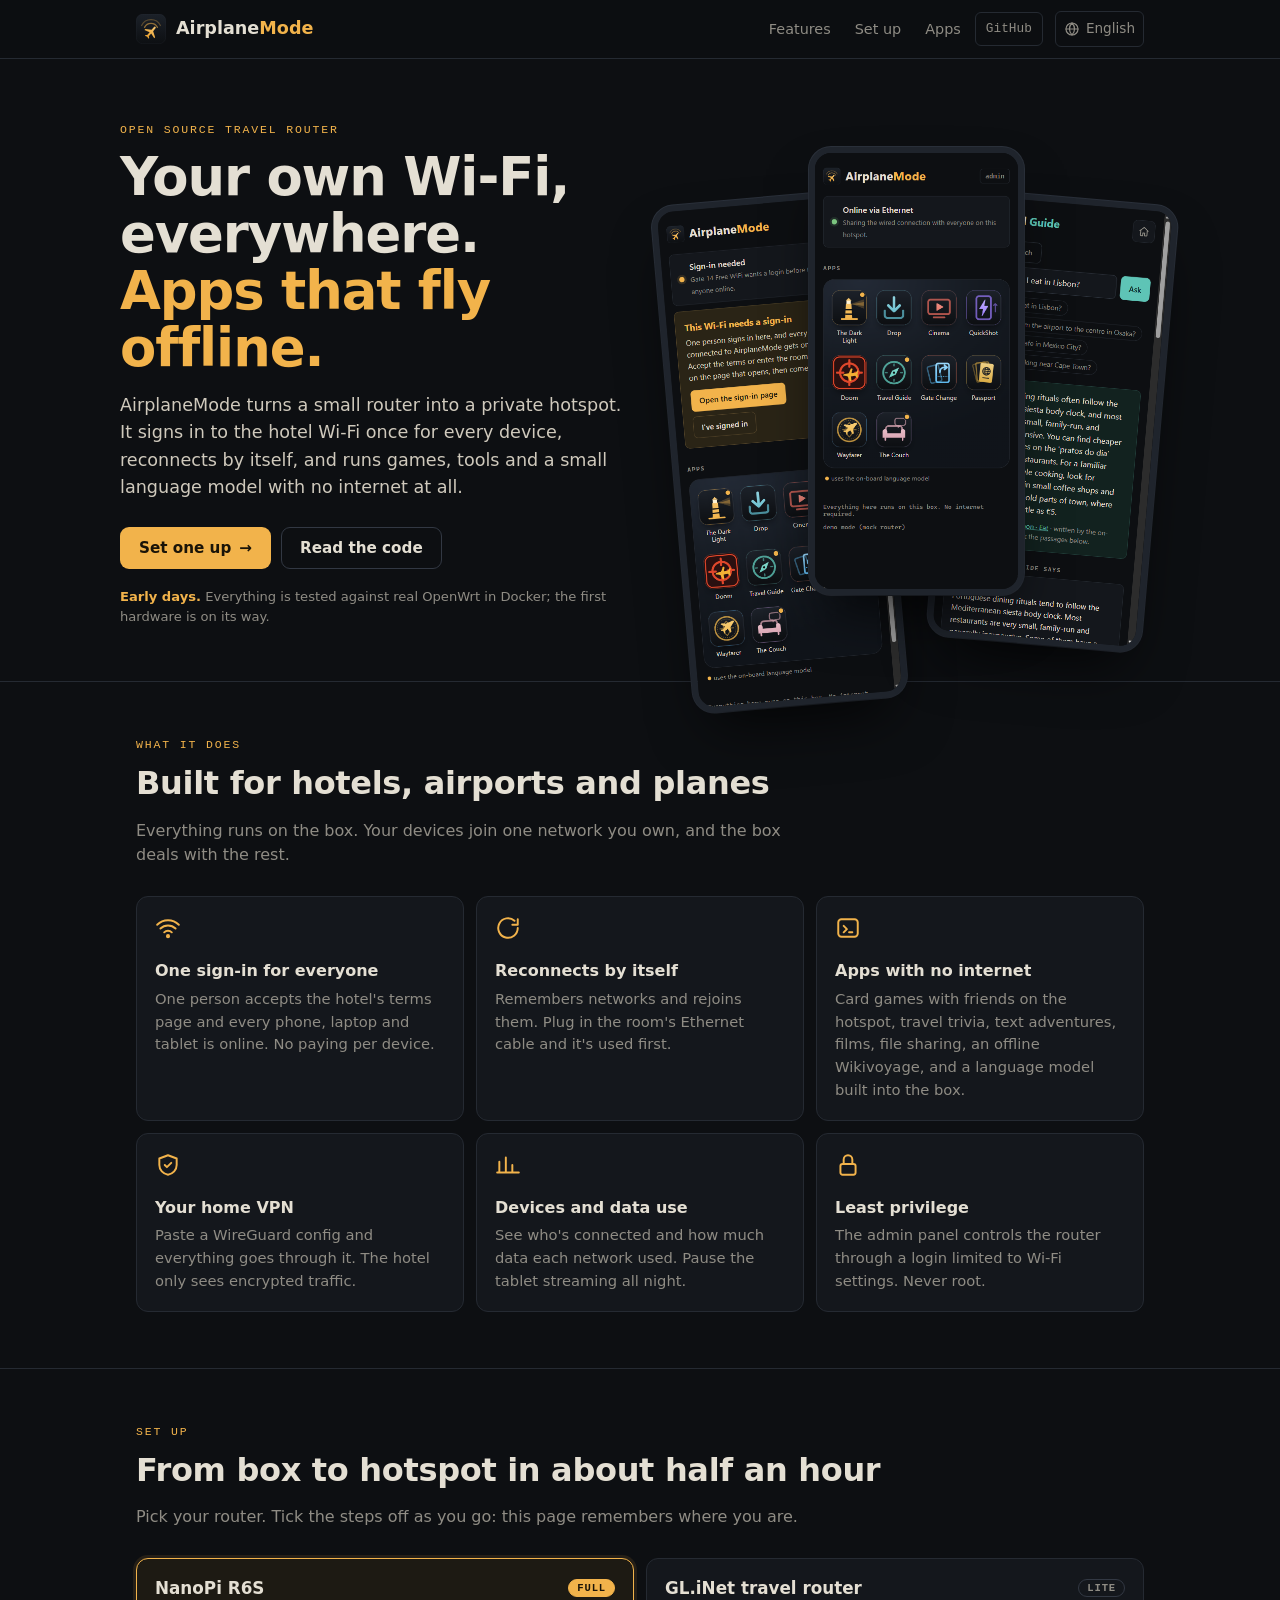
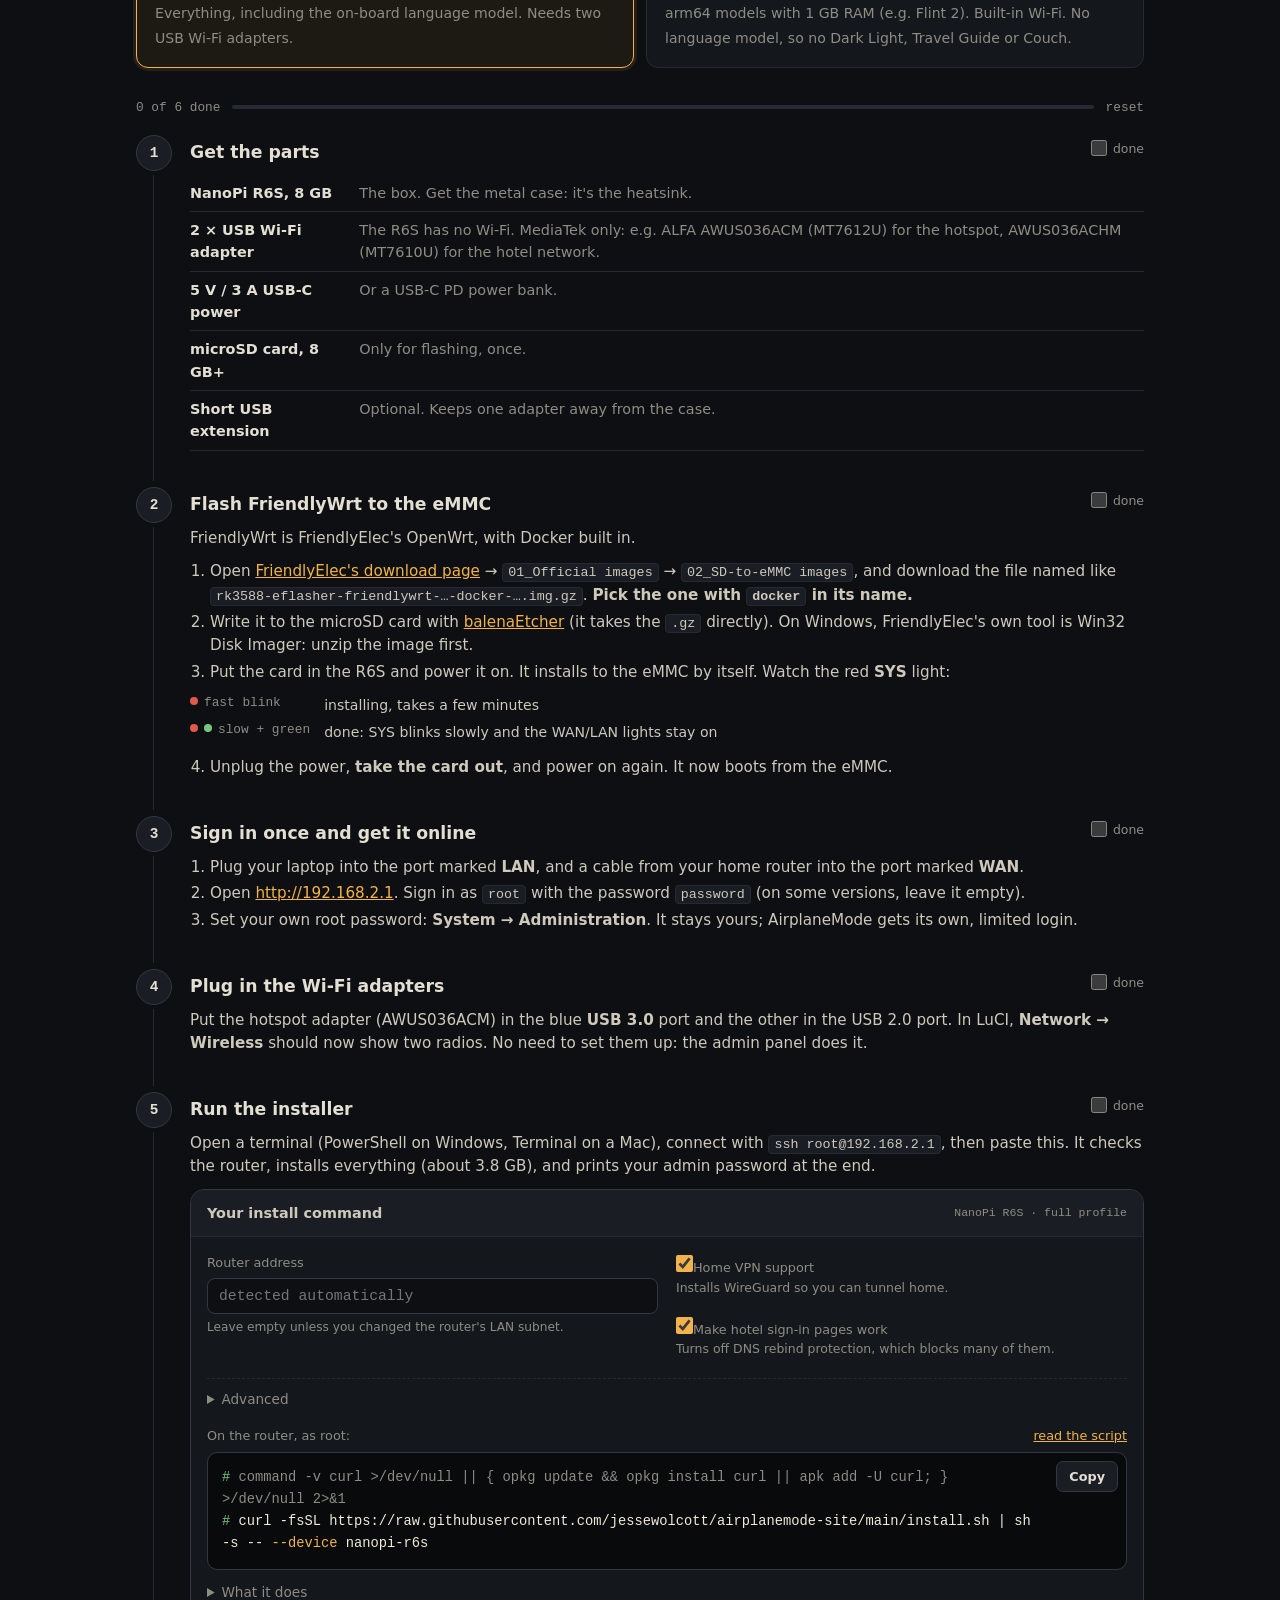
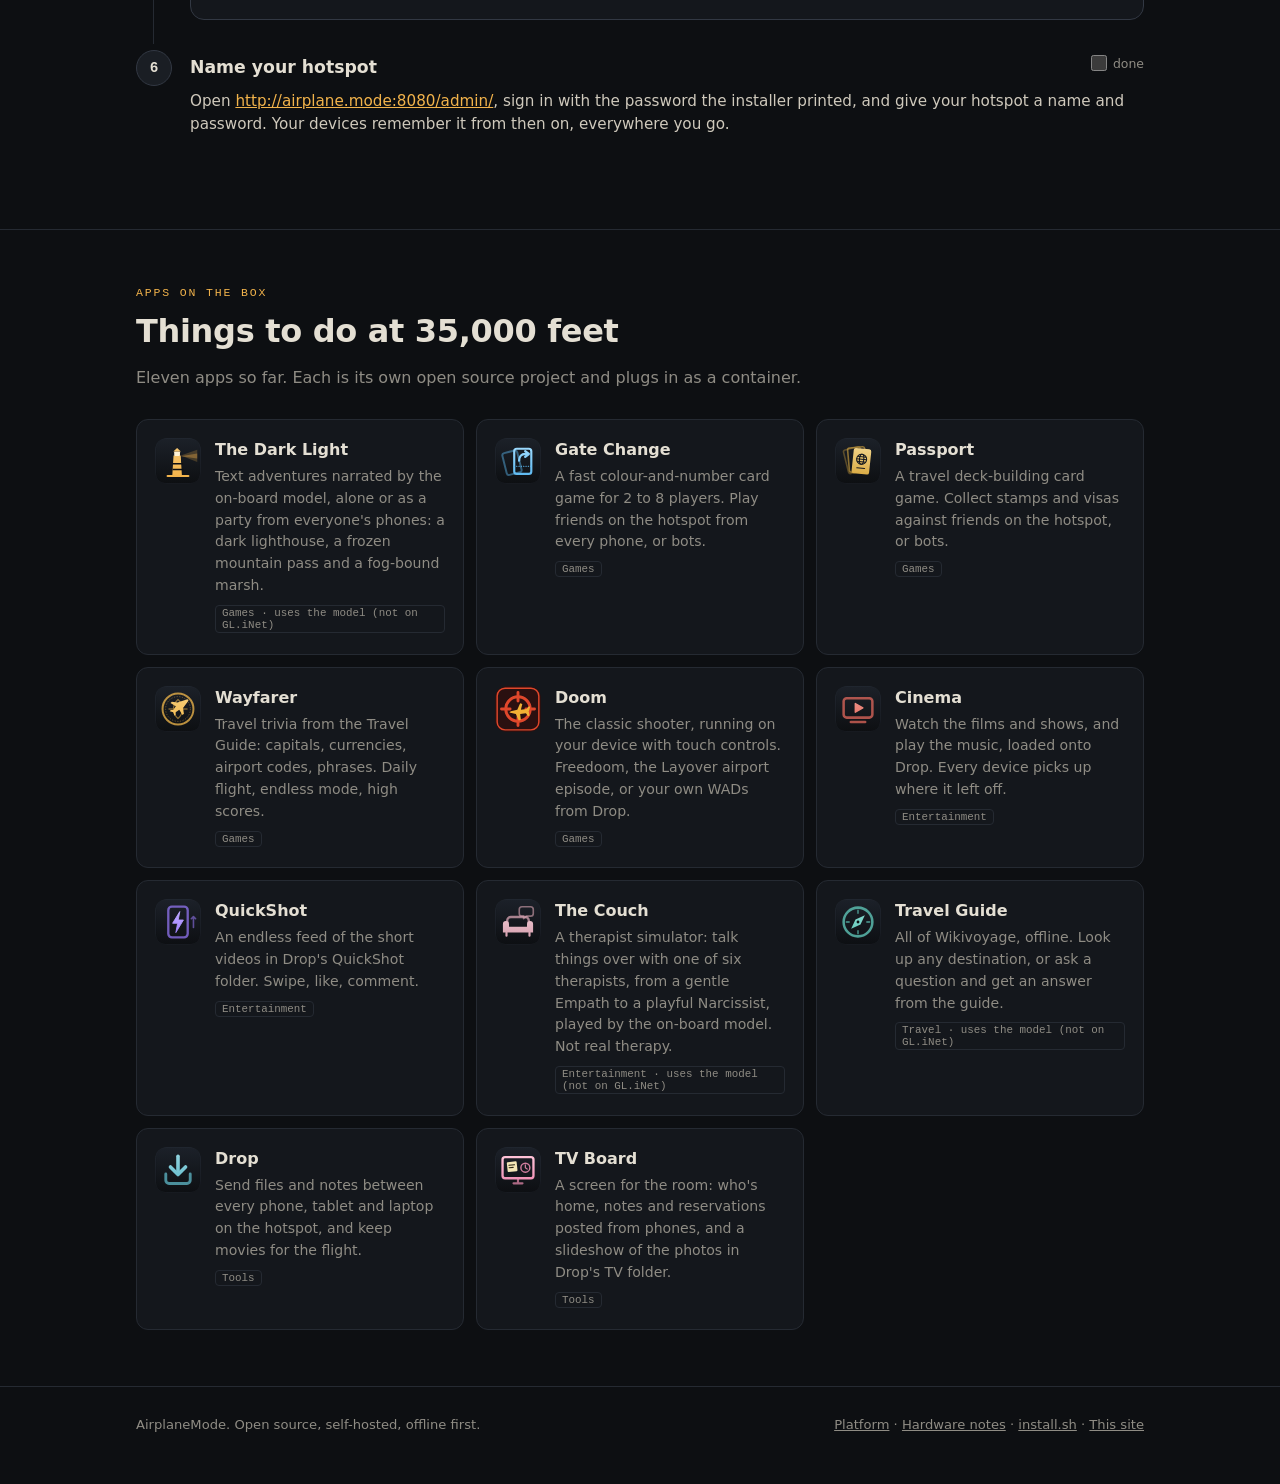
==== commit 21fe9e9c: "Homepage: TV Board card, eleven apps Card in the Tools group with its icon, in all seven languages. " ====
--- a/index.html
+++ b/index.html
@@ -240,7 +240,7 @@
     <div class="wrap">
       <div class="eyebrow">Apps on the box</div>
       <h2 class="title">Things to do at 35,000 feet</h2>
-      <p class="sub">Ten apps so far. Each is its own open source project and plugs in as a container.</p>
+      <p class="sub">Eleven apps so far. Each is its own open source project and plugs in as a container.</p>
       <div class="apps">
         <a class="app" href="https://github.com/jessewolcott/airplanemode-darklight">
           <img class="ico" src="assets/icons/darklight.svg" alt="" width="46" height="46" loading="lazy">
@@ -281,6 +281,10 @@
         <a class="app" href="https://github.com/jessewolcott/airplanemode-drop">
           <img class="ico" src="assets/icons/drop.svg" alt="" width="46" height="46" loading="lazy">
           <span><h3>Drop</h3><p>Send files and notes between every phone, tablet and laptop on the hotspot, and keep movies for the flight.</p><span class="tag">Tools</span></span>
+        </a>
+        <a class="app" href="https://github.com/jessewolcott/airplanemode-tv">
+          <img class="ico" src="assets/icons/tv.svg" alt="" width="46" height="46" loading="lazy">
+          <span><h3>TV Board</h3><p>A screen for the room: who's home, notes and reservations posted from phones, and a slideshow of the photos in Drop's TV folder.</p><span class="tag">Tools</span></span>
         </a>
       </div>
     </div>
